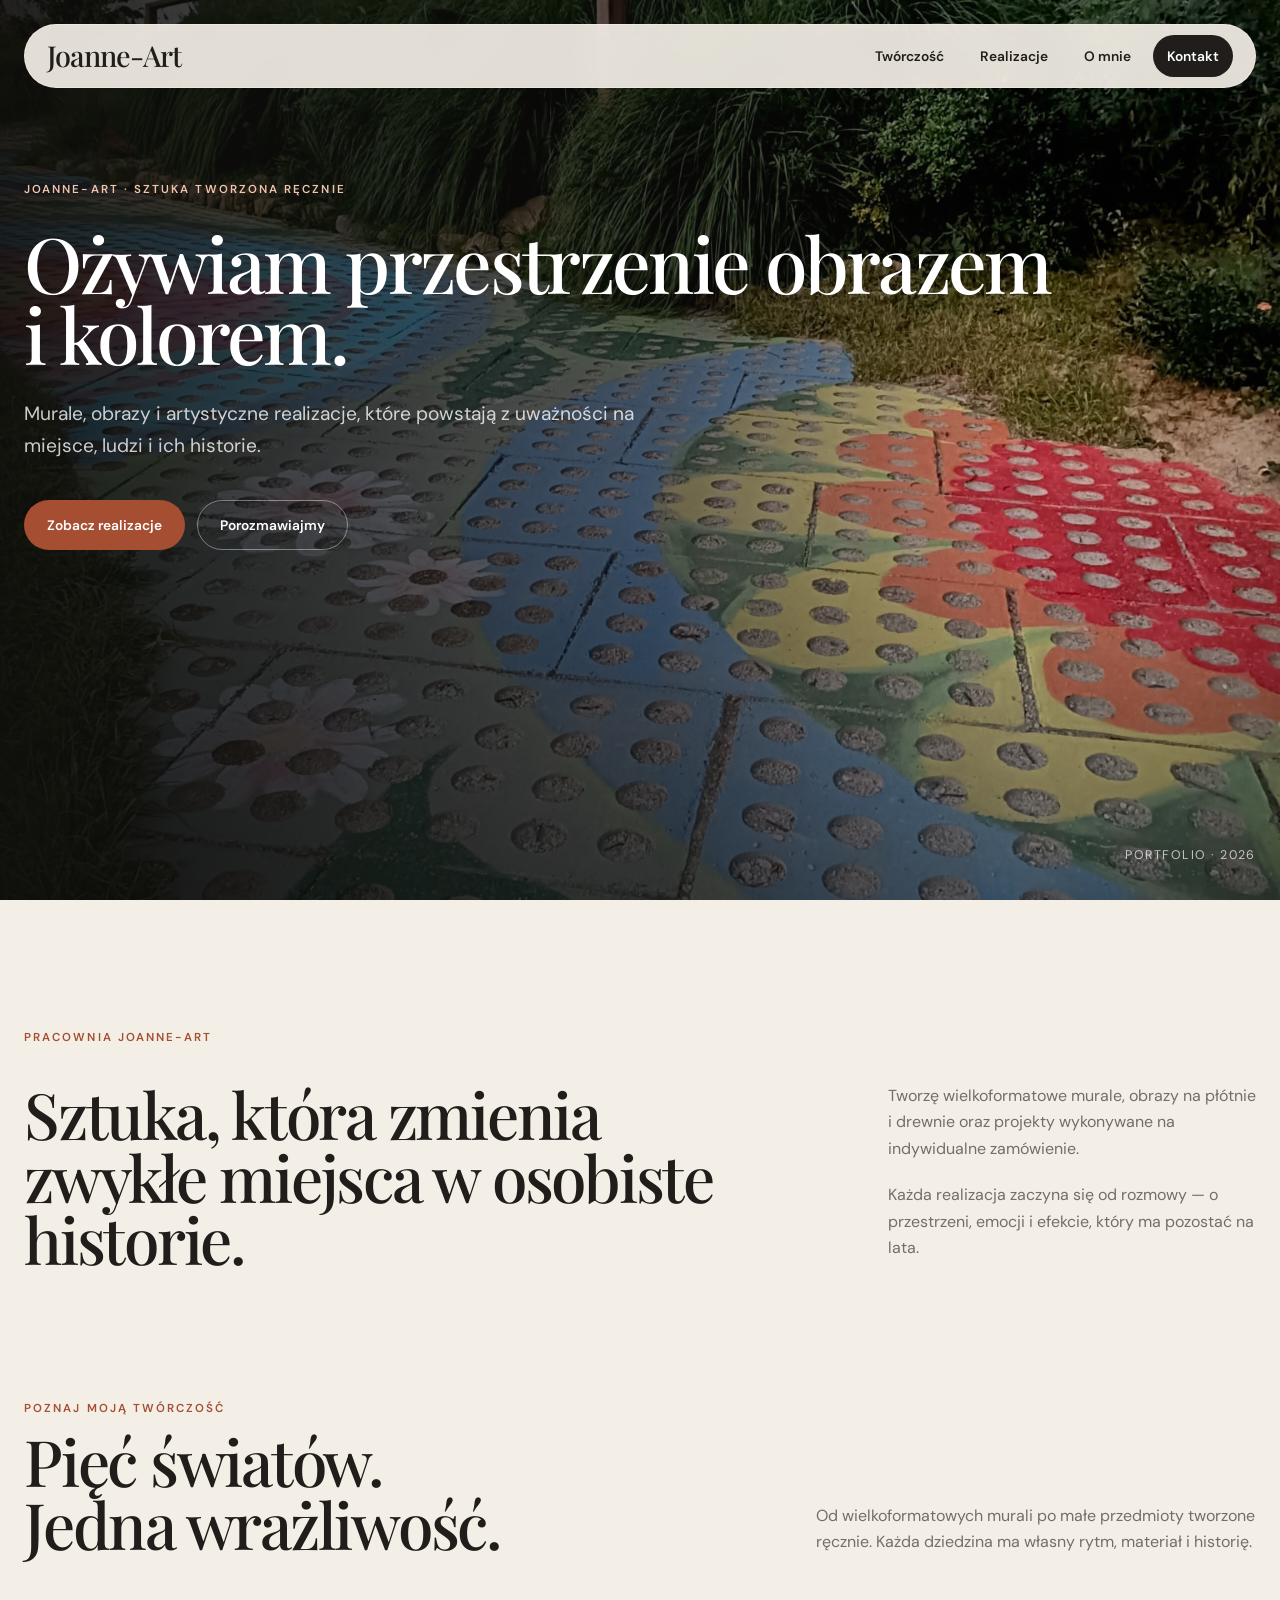
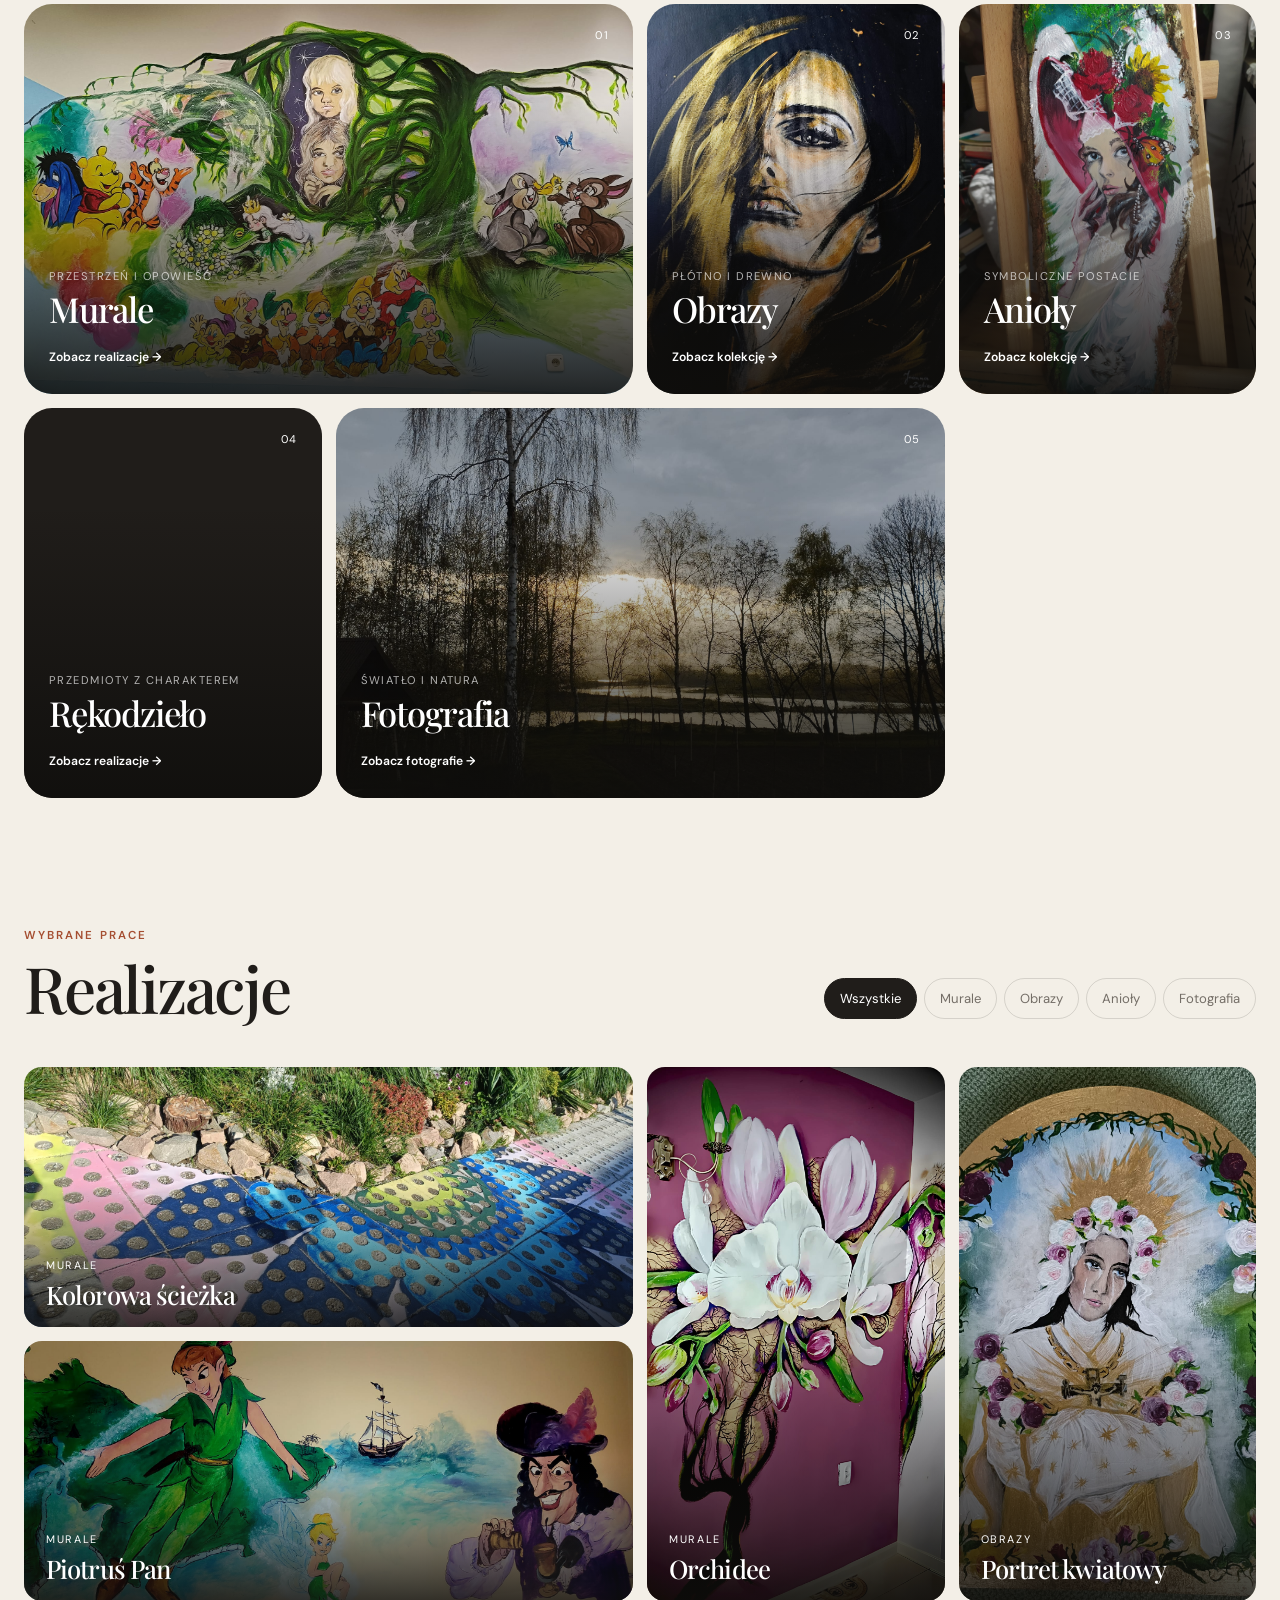
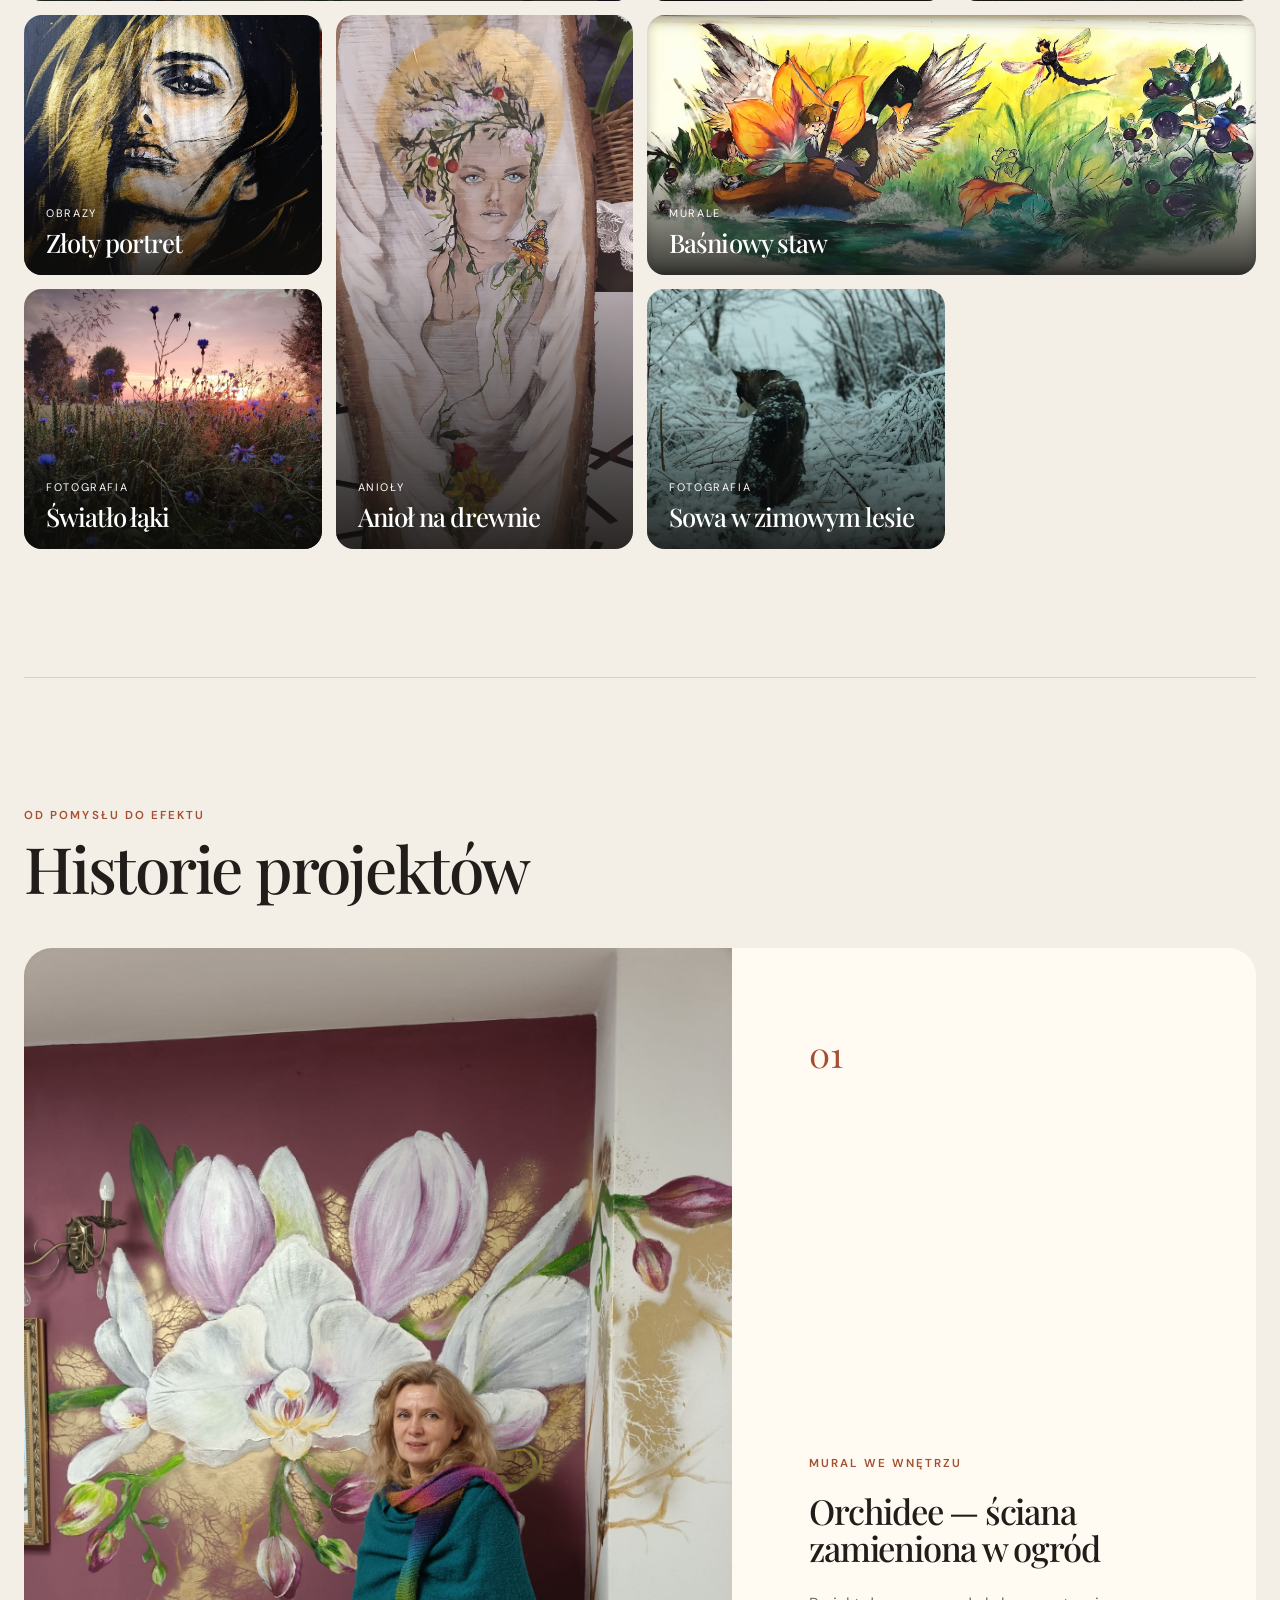
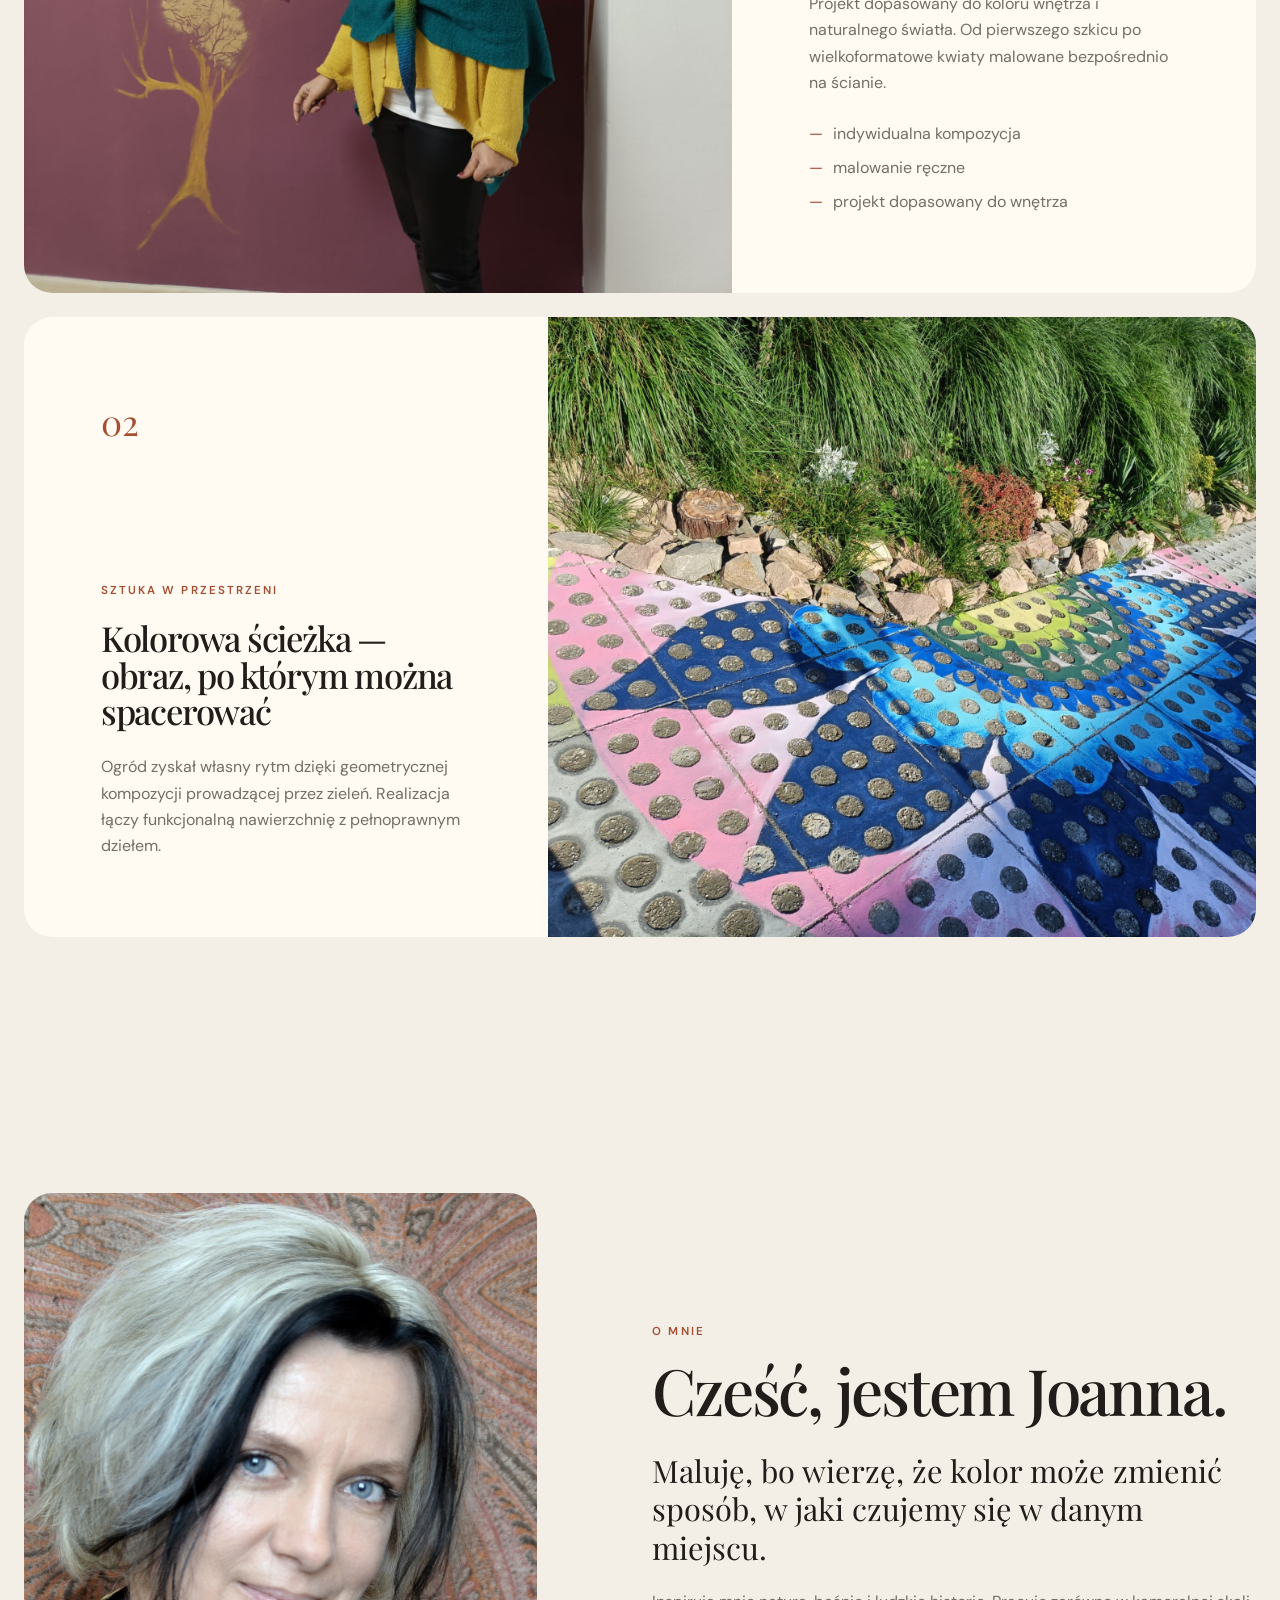
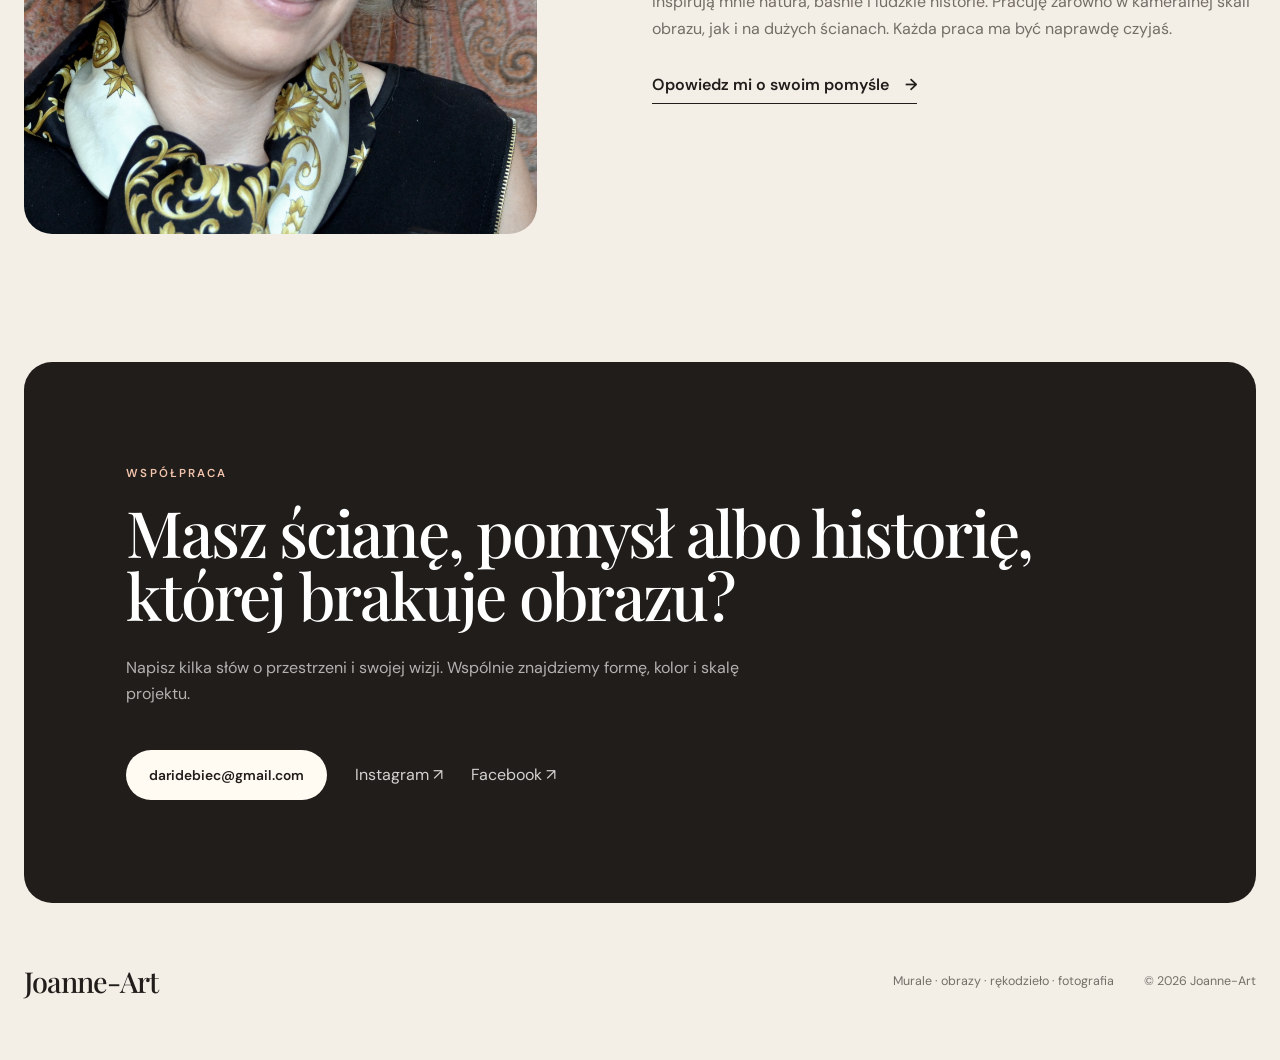
==== index.html @ 4229115e "redirects i 404" ====
<!doctype html>
<html lang="pl">
<head>
  <meta charset="utf-8">
  <meta name="viewport" content="width=device-width, initial-scale=1">
  <meta name="description" content="Portfolio Joanne-Art: autorskie murale do wnętrz i ogrodów, obrazy na płótnie i drewnie, rękodzieło, anioły oraz fotografia artystyczna.">
  <meta name="author" content="Joanna — Joanne-Art">
  <meta name="robots" content="index, follow, max-image-preview:large">
  <meta name="theme-color" content="#f3efe7">
  <meta name="color-scheme" content="light">
  <meta name="application-name" content="Joanne-Art">
  <meta property="og:type" content="website">
  <meta property="og:locale" content="pl_PL">
  <meta property="og:site_name" content="Joanne-Art">
  <meta property="og:url" content="https://joanne-art.pl/">
  <meta property="og:title" content="Joanne-Art — sztuka, która ożywia przestrzeń">
  <meta property="og:description" content="Autorskie murale, obrazy, anioły, rękodzieło i fotografia Joanny.">
  <meta property="og:image" content="https://joanne-art.pl/assets/brand/social-preview.jpg">
  <meta property="og:image:width" content="1200">
  <meta property="og:image:height" content="630">
  <meta property="og:image:alt" content="Baśniowy mural autorstwa Joanne-Art">
  <meta name="twitter:card" content="summary_large_image">
  <meta name="twitter:title" content="Joanne-Art — sztuka, która ożywia przestrzeń">
  <meta name="twitter:description" content="Autorskie murale, obrazy, anioły, rękodzieło i fotografia Joanny.">
  <meta name="twitter:image" content="https://joanne-art.pl/assets/brand/social-preview.jpg">
  <title>Joanne-Art — sztuka, która ożywia przestrzeń</title>
  <link rel="canonical" href="https://joanne-art.pl/">
  <link rel="icon" href="favicon.ico" sizes="16x16 32x32">
  <link rel="apple-touch-icon" sizes="180x180" href="assets/brand/apple-touch-icon.png">
  <link rel="manifest" href="site.webmanifest">
  <link rel="preload" as="image" href="assets/hero-sciezka.jpg" fetchpriority="high">
  <link rel="preconnect" href="https://fonts.googleapis.com">
  <link rel="preconnect" href="https://fonts.gstatic.com" crossorigin>
  <link href="https://fonts.googleapis.com/css2?family=DM+Sans:wght@400;500;600&family=Playfair+Display:wght@500;600&display=swap" rel="stylesheet">
  <link rel="stylesheet" href="style.css">
  <script type="application/ld+json">
  {
    "@context": "https://schema.org",
    "@type": "Person",
    "@id": "https://joanne-art.pl/#joanna",
    "name": "Joanna",
    "alternateName": "Joanne-Art",
    "jobTitle": "Artystka i muralistka",
    "url": "https://joanne-art.pl/",
    "image": "https://joanne-art.pl/assets/joanna.jpg",
    "email": "mailto:daridebiec@gmail.com",
    "sameAs": [
      "https://www.instagram.com/joannart_heart",
      "https://www.facebook.com/profile.php?id=100001669239038"
    ],
    "knowsAbout": ["murale", "malarstwo", "rękodzieło", "fotografia", "obrazy na drewnie"]
  }
  </script>
</head>
<body>
  <header class="site-header">
    <a class="brand" href="#start" aria-label="Joanne-Art — strona główna">Joanne-Art</a>
    <nav class="nav" id="main-nav" aria-label="Główna nawigacja">
      <a href="#tworczosc"><span>01</span>Twórczość</a>
      <a href="#realizacje"><span>02</span>Realizacje</a>
      <a href="#o-mnie"><span>03</span>O mnie</a>
      <a class="nav-contact" href="#kontakt"><span>04</span>Kontakt</a>
    </nav>
    <button class="menu-button" type="button" aria-label="Otwórz menu" aria-controls="main-nav" aria-expanded="false">
      <span></span><span></span><span></span>
    </button>
  </header>

  <main>
    <section class="hero" id="start">
      <img src="assets/hero-sciezka.jpg" alt="Kolorowo malowana ścieżka w ogrodzie" fetchpriority="high" decoding="async">
      <div class="hero-shade"></div>
      <div class="hero-copy">
        <p class="eyebrow light">Joanne-Art · sztuka tworzona ręcznie</p>
        <h1>Ożywiam przestrzenie obrazem i kolorem.</h1>
        <p class="hero-lead">Murale, obrazy i artystyczne realizacje, które powstają z uważności na miejsce, ludzi i ich historie.</p>
        <div class="hero-actions">
          <a class="button primary" href="#realizacje">Zobacz realizacje</a>
          <a class="button ghost" href="#kontakt">Porozmawiajmy</a>
        </div>
      </div>
      <p class="hero-index">Portfolio · 2026</p>
    </section>

    <section class="intro section-shell">
      <p class="eyebrow">Pracownia Joanne-Art</p>
      <div class="intro-grid">
        <h2>Sztuka, która zmienia zwykłe miejsca w osobiste historie.</h2>
        <div>
          <p>Tworzę wielkoformatowe murale, obrazy na płótnie i drewnie oraz projekty wykonywane na indywidualne zamówienie.</p>
          <p>Każda realizacja zaczyna się od rozmowy — o przestrzeni, emocji i efekcie, który ma pozostać na lata.</p>
        </div>
      </div>
    </section>

    <section class="disciplines section-shell" id="tworczosc">
      <div class="section-head">
        <div><p class="eyebrow">Poznaj moją twórczość</p><h2>Pięć światów.<br>Jedna wrażliwość.</h2></div>
        <p class="section-intro">Od wielkoformatowych murali po małe przedmioty tworzone ręcznie. Każda dziedzina ma własny rytm, materiał i historię.</p>
      </div>
      <div class="discipline-grid">
        <a class="discipline-card large" href="murale.html"><img src="assets/murale/bajkowy-las-panorama.jpg" alt="Baśniowy mural leśny" loading="lazy" decoding="async"><span class="discipline-number">01</span><div><p>Przestrzeń i opowieść</p><h3>Murale</h3><span>Zobacz realizacje →</span></div></a>
        <a class="discipline-card" href="obrazy.html"><img src="assets/obrazy/zloty-portret.jpg" alt="Złoty portret" loading="lazy" decoding="async"><span class="discipline-number">02</span><div><p>Płótno i drewno</p><h3>Obrazy</h3><span>Zobacz kolekcję →</span></div></a>
        <a class="discipline-card" href="anioly.html"><img src="assets/anioly/aniol-kolorowy.jpg" alt="Kolorowy anioł" loading="lazy" decoding="async"><span class="discipline-number">03</span><div><p>Symboliczne postacie</p><h3>Anioły</h3><span>Zobacz kolekcję →</span></div></a>
        <a class="discipline-card" href="rekodzielo.html"><video src="assets/rekodzielo/kubek-smok.mp4" muted autoplay loop playsinline preload="metadata" aria-label="Ręcznie wykonany kubek ze smokiem"></video><span class="discipline-number">04</span><div><p>Przedmioty z charakterem</p><h3>Rękodzieło</h3><span>Zobacz realizacje →</span></div></a>
        <a class="discipline-card large" href="fotografia.html"><img src="assets/fotografia/zimowy-zachod.jpg" alt="Zimowy zachód słońca" loading="lazy" decoding="async"><span class="discipline-number">05</span><div><p>Światło i natura</p><h3>Fotografia</h3><span>Zobacz fotografie →</span></div></a>
      </div>
    </section>

    <section class="portfolio section-shell" id="realizacje">
      <div class="section-head">
        <div><p class="eyebrow">Wybrane prace</p><h2>Realizacje</h2></div>
        <div class="filters" aria-label="Filtry realizacji">
          <button class="active" data-filter="all">Wszystkie</button>
          <button data-filter="murale">Murale</button>
          <button data-filter="obrazy">Obrazy</button>
          <button data-filter="anioly">Anioły</button>
          <button data-filter="fotografia">Fotografia</button>
        </div>
      </div>
      <div class="works-grid">
        <a class="work-card wide" href="assets/sciezka-detal.jpg" data-category="murale" data-title="Kolorowa ścieżka"><img src="assets/sciezka-detal.jpg" alt="Detal kolorowej ścieżki" loading="lazy"><div class="work-meta"><span>Murale</span><h3>Kolorowa ścieżka</h3></div></a>
        <a class="work-card tall" href="assets/orchidee.jpg" data-category="murale" data-title="Orchidee"><img src="assets/orchidee.jpg" alt="Mural z białymi orchideami" loading="lazy"><div class="work-meta"><span>Murale</span><h3>Orchidee</h3></div></a>
        <a class="work-card wide" href="assets/piotr-pan.jpg" data-category="murale" data-title="Piotruś Pan"><img src="assets/piotr-pan.jpg" alt="Mural Piotruś Pan" loading="lazy"><div class="work-meta"><span>Murale</span><h3>Piotruś Pan</h3></div></a>
        <a class="work-card tall" href="assets/portret-drewno.jpg" data-category="obrazy" data-title="Portret kwiatowy"><img src="assets/portret-drewno.jpg" alt="Portret kwiatowy na drewnie" loading="lazy"><div class="work-meta"><span>Obrazy</span><h3>Portret kwiatowy</h3></div></a>
        <a class="work-card" href="assets/zloty-portret.jpg" data-category="obrazy" data-title="Złoty portret"><img src="assets/zloty-portret.jpg" alt="Portret ze złotymi akcentami" loading="lazy"><div class="work-meta"><span>Obrazy</span><h3>Złoty portret</h3></div></a>
        <a class="work-card tall" href="assets/aniol-kwiaty.jpg" data-category="anioly" data-title="Anioł na drewnie"><img src="assets/aniol-kwiaty.jpg" alt="Anioł malowany na drewnie" loading="lazy"><div class="work-meta"><span>Anioły</span><h3>Anioł na drewnie</h3></div></a>
        <a class="work-card wide" href="assets/lesny-staw.jpg" data-category="murale" data-title="Baśniowy staw"><img src="assets/lesny-staw.jpg" alt="Baśniowy mural leśnego stawu" loading="lazy"><div class="work-meta"><span>Murale</span><h3>Baśniowy staw</h3></div></a>
        <a class="work-card" href="assets/fotografia-laka.jpg" data-category="fotografia" data-title="Światło łąki"><img src="assets/fotografia-laka.jpg" alt="Łąka w świetle zachodzącego słońca" loading="lazy"><div class="work-meta"><span>Fotografia</span><h3>Światło łąki</h3></div></a>
        <a class="work-card" href="assets/fotografia-sowa.jpg" data-category="fotografia" data-title="Sowa w zimowym lesie"><img src="assets/fotografia-sowa.jpg" alt="Sowa w zimowym lesie" loading="lazy"><div class="work-meta"><span>Fotografia</span><h3>Sowa w zimowym lesie</h3></div></a>
      </div>
    </section>

    <section class="featured section-shell" id="projekty">
      <div class="section-head compact"><div><p class="eyebrow">Od pomysłu do efektu</p><h2>Historie projektów</h2></div></div>
      <article class="project-story">
        <div class="project-image"><img src="assets/orchidee-artystka.jpg" alt="Joanna podczas pracy nad muralem orchidei" loading="lazy"></div>
        <div class="project-copy"><p class="project-number">01</p><p class="eyebrow">Mural we wnętrzu</p><h3>Orchidee — ściana zamieniona w ogród</h3><p>Projekt dopasowany do koloru wnętrza i naturalnego światła. Od pierwszego szkicu po wielkoformatowe kwiaty malowane bezpośrednio na ścianie.</p><ul><li>indywidualna kompozycja</li><li>malowanie ręczne</li><li>projekt dopasowany do wnętrza</li></ul></div>
      </article>
      <article class="project-story reverse">
        <div class="project-image"><img src="assets/sciezka-detal.jpg" alt="Detal ręcznie malowanej ścieżki ogrodowej" loading="lazy"></div>
        <div class="project-copy"><p class="project-number">02</p><p class="eyebrow">Sztuka w przestrzeni</p><h3>Kolorowa ścieżka — obraz, po którym można spacerować</h3><p>Ogród zyskał własny rytm dzięki geometrycznej kompozycji prowadzącej przez zieleń. Realizacja łączy funkcjonalną nawierzchnię z pełnoprawnym dziełem.</p></div>
      </article>
    </section>

    <section class="about section-shell" id="o-mnie">
      <div class="about-image"><img src="assets/joanna.jpg" alt="Joanna — artystka Joanne-Art" loading="lazy"></div>
      <div class="about-copy"><p class="eyebrow">O mnie</p><h2>Cześć, jestem Joanna.</h2><p class="about-lead">Maluję, bo wierzę, że kolor może zmienić sposób, w jaki czujemy się w danym miejscu.</p><p>Inspirują mnie natura, baśnie i ludzkie historie. Pracuję zarówno w kameralnej skali obrazu, jak i na dużych ścianach. Każda praca ma być naprawdę czyjaś.</p><a class="text-link" href="#kontakt">Opowiedz mi o swoim pomyśle <span>→</span></a></div>
    </section>

    <section class="contact section-shell" id="kontakt">
      <p class="eyebrow light">Współpraca</p><h2>Masz ścianę, pomysł albo historię, której brakuje obrazu?</h2><p>Napisz kilka słów o przestrzeni i swojej wizji. Wspólnie znajdziemy formę, kolor i skalę projektu.</p>
      <div class="contact-links"><a class="button pale" href="mailto:daridebiec@gmail.com">daridebiec@gmail.com</a><a href="https://www.instagram.com/joannart_heart" target="_blank" rel="noreferrer">Instagram ↗</a><a href="https://www.facebook.com/profile.php?id=100001669239038" target="_blank" rel="noreferrer">Facebook ↗</a></div>
    </section>
  </main>

  <footer class="footer section-shell"><a class="brand" href="#start">Joanne-Art</a><p>Murale · obrazy · rękodzieło · fotografia</p><p>© 2026 Joanne-Art</p></footer>

  <div class="lightbox" role="dialog" aria-modal="true" aria-label="Podgląd realizacji" aria-hidden="true"><button class="lightbox-close" type="button" aria-label="Zamknij podgląd">×</button><button class="lightbox-arrow prev" type="button" aria-label="Poprzednie zdjęcie">‹</button><img alt=""><button class="lightbox-arrow next" type="button" aria-label="Następne zdjęcie">›</button><p class="lightbox-caption"></p></div>
  <script src="script.js"></script>
</body>
</html>
---- style.css ----
@layer reset, base, layout, components, responsive;

@layer reset {
  *, *::before, *::after { box-sizing: border-box; }
  html { scroll-behavior: smooth; }
  body, h1, h2, h3, p, ul { margin: 0; }
  img { display: block; max-width: 100%; }
  a { color: inherit; text-decoration: none; }
  button { border: 0; font: inherit; cursor: pointer; }
}

@layer base {
  :root {
    --ink: #201d1a;
    --paper: #f3efe7;
    --cream: #fffaf2;
    --clay: #a54e31;
    --clay-dark: #71301d;
    --sage: #556354;
    --muted: #746e67;
    --line: rgba(32, 29, 26, .14);
    --serif: "Playfair Display", Georgia, serif;
    --sans: "DM Sans", system-ui, sans-serif;
    --max: 1320px;
    --radius: 28px;
    --section: clamp(88px, 10vw, 150px);
  }
  body { overflow-x: hidden; background: var(--paper); color: var(--ink); font-family: var(--sans); line-height: 1.65; }
  body.menu-open, body.modal-open { overflow: hidden; }
  h1, h2, h3, .brand { font-family: var(--serif); font-weight: 500; letter-spacing: -.035em; }
  h1 { max-width: min(1250px, 82vw); font-size: clamp(4rem, 6vw, 7rem); line-height: .92; }
  h2 { font-size: clamp(2.8rem, 5vw, 5.4rem); line-height: .98; }
  h3 { font-size: clamp(1.7rem, 2.7vw, 3rem); line-height: 1.05; }
  p { color: var(--muted); }
  .eyebrow { color: var(--clay); font-size: .72rem; font-weight: 600; letter-spacing: .18em; text-transform: uppercase; }
  .eyebrow.light { color: #f3c4ad; }
  :focus-visible { outline: 3px solid rgba(165, 78, 49, .38); outline-offset: 4px; }
}

@layer layout {
  .section-shell, .site-header { width: min(calc(100% - 48px), var(--max)); margin-inline: auto; }
  .site-header { position: absolute; inset: 24px 0 auto; z-index: 20; display: flex; min-height: 64px; padding: 0 22px; align-items: center; justify-content: space-between; border: 1px solid rgba(255,255,255,.3); border-radius: 999px; background: rgba(255,250,242,.88); backdrop-filter: blur(16px); }
  .brand { font-size: 1.8rem; }
  .nav { display: flex; align-items: center; gap: 8px; }
  .nav a { padding: 10px 14px; border-radius: 999px; font-size: .86rem; font-weight: 600; }
  .nav a > span { display: none; }
  .nav a:hover { background: rgba(32,29,26,.06); }
  .nav-contact { background: var(--ink); color: white; }
  .menu-button { position: relative; z-index: 44; display: none; width: 46px; height: 46px; padding: 0; border-radius: 50%; background: var(--ink); color: white; }
  .menu-button span { position: absolute; left: 13px; width: 20px; height: 1.5px; border-radius: 2px; background: currentColor; transition: transform .35s cubic-bezier(.2,.8,.2,1), opacity .2s; }
  .menu-button span:nth-child(1) { transform: translateY(-6px); }
  .menu-button span:nth-child(3) { transform: translateY(6px); }

  .hero { position: relative; min-height: 100svh; overflow: hidden; background: var(--ink); }
  .hero > img, .hero-shade { position: absolute; inset: 0; width: 100%; height: 100%; }
  .hero > img { object-fit: cover; }
  .hero-shade { background: linear-gradient(90deg, rgba(15,14,12,.9) 0%, rgba(15,14,12,.54) 52%, rgba(15,14,12,.1) 80%), linear-gradient(0deg, rgba(15,14,12,.45), transparent 45%); }
  .hero-copy { position: relative; z-index: 2; width: min(calc(100% - 48px), var(--max)); margin-inline: auto; padding-top: clamp(165px, 20vh, 220px); color: white; }
  .hero-copy .eyebrow { margin-bottom: 28px; }
  .hero-lead { max-width: 610px; margin-top: 30px; color: rgba(255,255,255,.78); font-size: clamp(1rem, 1.5vw, 1.25rem); }
  .hero-actions { display: flex; margin-top: 38px; gap: 12px; }
  .hero-index { position: absolute; right: max(24px, calc((100vw - var(--max)) / 2)); bottom: 34px; z-index: 2; color: rgba(255,255,255,.7); font-size: .78rem; letter-spacing: .12em; text-transform: uppercase; }

  .intro { padding-block: var(--section); }
  .intro > .eyebrow { margin-bottom: 36px; }
  .intro-grid { display: grid; grid-template-columns: 1.3fr .65fr; gap: clamp(50px, 10vw, 150px); align-items: start; }
  .intro-grid p + p { margin-top: 20px; }

  .portfolio { padding-bottom: var(--section); }
  .disciplines { padding-bottom: var(--section); }
  .section-intro { max-width: 440px; }
  .discipline-grid { display: grid; grid-auto-rows: 390px; grid-template-columns: repeat(4, 1fr); gap: 14px; }
  .discipline-card { position: relative; overflow: hidden; border-radius: var(--radius); background: var(--ink); color: white; }
  .discipline-card.large { grid-column: span 2; }
  .discipline-card img, .discipline-card video { width: 100%; height: 100%; object-fit: cover; transition: transform .6s cubic-bezier(.2,.7,.2,1), opacity .4s; }
  .discipline-card::after { position: absolute; inset: 25% 0 0; background: linear-gradient(transparent, rgba(15,14,12,.88)); content: ""; }
  .discipline-card:hover img, .discipline-card:hover video { transform: scale(1.035); opacity: .88; }
  .discipline-card > div { position: absolute; right: 25px; bottom: 24px; left: 25px; z-index: 2; }
  .discipline-card > div > p { color: rgba(255,255,255,.68); font-size: .7rem; letter-spacing: .13em; text-transform: uppercase; }
  .discipline-card > div > h3 { margin: 5px 0 16px; }
  .discipline-card > div > span { font-size: .76rem; font-weight: 600; }
  .discipline-number { position: absolute; top: 22px; right: 24px; z-index: 2; font-size: .7rem; letter-spacing: .12em; }
  .section-head { display: flex; margin-bottom: 48px; align-items: flex-end; justify-content: space-between; gap: 30px; }
  .section-head .eyebrow { margin-bottom: 12px; }
  .filters { display: flex; flex-wrap: wrap; justify-content: flex-end; gap: 7px; }
  .filters button { padding: 9px 15px; border: 1px solid var(--line); border-radius: 999px; background: transparent; color: var(--muted); font-size: .82rem; }
  .filters button.active { border-color: var(--ink); background: var(--ink); color: white; }
  .works-grid { display: grid; grid-auto-flow: dense; grid-auto-rows: 260px; grid-template-columns: repeat(4, 1fr); gap: 14px; }

  .featured { padding-block: var(--section); border-top: 1px solid var(--line); }
  .section-head.compact { justify-content: flex-start; }
  .project-story { display: grid; min-height: 620px; margin-top: 24px; overflow: hidden; grid-template-columns: 1.15fr .85fr; border-radius: var(--radius); background: var(--cream); }
  .project-story.reverse { grid-template-columns: .85fr 1.15fr; }
  .project-story.reverse .project-image { order: 2; }
  .project-image img { width: 100%; height: 100%; object-fit: cover; }
  .project-copy { display: flex; padding: clamp(36px, 6vw, 86px); flex-direction: column; justify-content: center; }
  .project-number { margin-bottom: auto; color: var(--clay); font-family: var(--serif); font-size: 2.2rem; }
  .project-copy .eyebrow { margin-bottom: 20px; }
  .project-copy h3 { margin-bottom: 25px; }
  .project-copy ul { display: grid; margin-top: 24px; padding: 0; gap: 8px; color: var(--muted); list-style: none; }
  .project-copy li::before { margin-right: 10px; color: var(--clay); content: "—"; }

  .about { display: grid; padding-block: var(--section); grid-template-columns: .85fr 1fr; gap: clamp(50px, 9vw, 140px); align-items: center; }
  .about-image { overflow: hidden; border-radius: var(--radius); }
  .about-image img { width: 100%; aspect-ratio: 4 / 5; object-fit: cover; }
  .about-copy .eyebrow { margin-bottom: 18px; }
  .about-copy h2 { margin-bottom: 30px; }
  .about-lead { margin-bottom: 22px; color: var(--ink); font-family: var(--serif); font-size: clamp(1.5rem, 2.4vw, 2.3rem); line-height: 1.25; }
  .text-link { display: inline-flex; margin-top: 30px; padding-bottom: 5px; gap: 16px; border-bottom: 1px solid var(--ink); font-weight: 600; }

  .contact { padding: clamp(48px, 8vw, 110px); border-radius: var(--radius); background: var(--ink); color: white; }
  .contact h2 { max-width: 1020px; margin-top: 18px; }
  .contact > p:not(.eyebrow) { max-width: 650px; margin-top: 28px; color: rgba(255,255,255,.66); }
  .contact-links { display: flex; margin-top: 42px; align-items: center; gap: 28px; }
  .contact-links > a:not(.button) { color: rgba(255,255,255,.8); }
  .footer { display: grid; padding-block: 55px; grid-template-columns: 1fr auto auto; align-items: center; gap: 30px; }
  .footer p { font-size: .78rem; }

  .category-page { background: var(--cream); }
  .category-header { position: absolute; }
  .category-hero { padding-top: 170px; }
  .back-link { display: inline-block; margin-bottom: 72px; color: var(--muted); font-size: .8rem; font-weight: 600; }
  .category-hero h1 { margin-top: 15px; color: var(--ink); }
  .category-hero > p:not(.eyebrow) { max-width: 720px; margin-top: 30px; color: var(--muted); font-size: 1.1rem; }
  .category-switcher { display: flex; margin-top: 58px; padding-block: 16px; flex-wrap: wrap; gap: 8px; border-block: 1px solid var(--line); }
  .category-switcher a { padding: 9px 15px; border-radius: 999px; color: var(--muted); font-size: .8rem; font-weight: 600; }
  .category-switcher a[aria-current="page"] { background: var(--ink); color: white; }
  .category-gallery { padding-block: 55px var(--section); }
  .category-count { margin-bottom: 26px; color: var(--muted); font-size: .75rem; letter-spacing: .1em; text-transform: uppercase; }
  .category-grid { display: grid; grid-auto-flow: dense; grid-auto-rows: 330px; grid-template-columns: repeat(3, 1fr); gap: 14px; }
  .category-card { position: relative; overflow: hidden; border-radius: 20px; background: var(--paper); }
  .category-card.featured-card { grid-column: span 2; }
  .category-card img { width: 100%; height: 100%; object-fit: cover; transition: transform .5s; }
  .category-card::after { position: absolute; inset: 45% 0 0; background: linear-gradient(transparent, rgba(15,14,12,.82)); content: ""; }
  .category-card:hover img { transform: scale(1.035); }
  .category-card > div { position: absolute; right: 22px; bottom: 20px; left: 22px; z-index: 2; color: white; }
  .category-card span, .video-card > p { color: rgba(255,255,255,.74); font-size: .67rem; letter-spacing: .14em; text-transform: uppercase; }
  .category-card h2, .video-card h2 { margin-top: 4px; font-size: clamp(1.45rem, 2.4vw, 2.5rem); }
  .video-grid { grid-auto-rows: auto; }
  .video-card { padding: 12px 12px 24px; border-radius: 20px; background: var(--ink); color: white; }
  .video-card video { width: 100%; aspect-ratio: 9 / 12; border-radius: 13px; background: #0f0e0c; object-fit: cover; }
  .video-card > p { margin: 18px 10px 0; }
  .video-card h2 { margin-inline: 10px; }
  .category-contact { margin-bottom: var(--section); }

  .error-page { min-height: 100svh; background: var(--ink); }
  .error-shell { position: relative; display: grid; min-height: 100svh; overflow: hidden; place-items: center; color: white; }
  .error-shell > img, .error-shade { position: absolute; inset: 0; width: 100%; height: 100%; }
  .error-shell > img { object-fit: cover; }
  .error-shade { background: linear-gradient(90deg, rgba(15,14,12,.94), rgba(15,14,12,.65) 60%, rgba(15,14,12,.35)); }
  .error-content { position: relative; z-index: 2; width: min(calc(100% - 48px), 1050px); padding-block: 70px; }
  .error-brand { display: inline-block; margin-bottom: clamp(70px, 12vh, 130px); }
  .error-code { position: absolute; top: 55px; right: 0; color: rgba(255,255,255,.55); font-family: var(--serif); font-size: clamp(3rem, 8vw, 7rem); line-height: 1; }
  .error-content h1 { max-width: 900px; margin-top: 18px; font-size: clamp(3.4rem, 7vw, 7rem); }
  .error-content > p:not(.eyebrow, .error-code) { max-width: 610px; margin-top: 28px; color: rgba(255,255,255,.7); font-size: 1.05rem; }
  .error-links { display: flex; margin-top: 38px; flex-wrap: wrap; gap: 10px; }
}

@layer components {
  .button { display: inline-flex; min-height: 50px; padding: 13px 22px; align-items: center; justify-content: center; border: 1px solid transparent; border-radius: 999px; font-size: .86rem; font-weight: 600; transition: .2s; }
  .button:hover { transform: translateY(-2px); }
  .button.primary { background: var(--clay); color: white; }
  .button.ghost { border-color: rgba(255,255,255,.4); color: white; }
  .button.pale { background: var(--cream); color: var(--ink); }

  .work-card { position: relative; overflow: hidden; border-radius: 18px; background: var(--soft); transition: opacity .25s, transform .25s; }
  .work-card.hidden { display: none; }
  .work-card.wide { grid-column: span 2; }
  .work-card.tall { grid-row: span 2; }
  .work-card img { width: 100%; height: 100%; object-fit: cover; transition: transform .5s cubic-bezier(.2,.7,.2,1); }
  .work-card::after { position: absolute; inset: 45% 0 0; background: linear-gradient(transparent, rgba(15,14,12,.82)); content: ""; }
  .work-card:hover img { transform: scale(1.035); }
  .work-meta { position: absolute; right: 22px; bottom: 19px; left: 22px; z-index: 2; color: white; }
  .work-meta span { font-size: .68rem; letter-spacing: .15em; text-transform: uppercase; }
  .work-meta h3 { margin-top: 4px; font-size: clamp(1.3rem, 2vw, 2rem); }

  .lightbox { position: fixed; inset: 0; z-index: 100; display: grid; padding: 70px 90px; place-items: center; background: rgba(15,14,12,.95); opacity: 0; visibility: hidden; pointer-events: none; transition: .2s; }
  .lightbox.open { opacity: 1; visibility: visible; pointer-events: auto; }
  .lightbox > img { max-width: 100%; max-height: calc(100vh - 140px); border-radius: 14px; object-fit: contain; }
  .lightbox-close, .lightbox-arrow { position: absolute; display: grid; width: 48px; height: 48px; place-items: center; border: 1px solid rgba(255,255,255,.25); border-radius: 50%; background: rgba(255,255,255,.08); color: white; font-size: 2rem; }
  .lightbox-close { top: 20px; right: 22px; }
  .lightbox-arrow { top: 50%; transform: translateY(-50%); }
  .lightbox-arrow.prev { left: 22px; }
  .lightbox-arrow.next { right: 22px; }
  .lightbox-caption { position: absolute; bottom: 20px; color: rgba(255,255,255,.8); }
}

@layer responsive {
  @media (max-width: 980px) {
    .discipline-grid { grid-auto-rows: 340px; grid-template-columns: repeat(2, 1fr); }
    .discipline-card.large { grid-column: span 1; }
    .category-grid { grid-template-columns: repeat(2, 1fr); }
    .works-grid { grid-template-columns: repeat(2, 1fr); }
    .project-story, .project-story.reverse { min-height: auto; grid-template-columns: 1fr; }
    .project-story.reverse .project-image { order: 0; }
    .project-image img { height: 520px; }
    .project-number { margin-bottom: 60px; }
  }
  @media (max-width: 720px) {
    :root { --radius: 22px; --section: 64px; }
    .section-shell, .site-header { width: calc(100% - 28px); }
    .site-header {
      inset-block-start: 14px;
      z-index: 42;
      min-height: 58px;
      padding: 0 6px 0 18px;
      background: rgba(255,250,242,.96);
      -webkit-backdrop-filter: none;
      backdrop-filter: none;
      transition: background .3s, border-color .3s;
    }
    body.menu-open .site-header { border-color: var(--line); background: var(--cream); }
    .brand { font-size: 1.55rem; }
    .menu-button { display: block; }
    .nav { position: fixed; inset: 8px; z-index: 40; display: flex; padding: 112px 22px 30px; flex-direction: column; align-items: stretch; justify-content: center; border: 1px solid var(--line); border-radius: 26px; background: var(--cream); box-shadow: 0 18px 70px rgba(20,17,14,.22); opacity: 0; visibility: hidden; transform: translateY(-18px) scale(.975); transform-origin: top center; transition: opacity .25s, visibility .25s, transform .38s cubic-bezier(.2,.8,.2,1); }
    .nav::after { margin-top: auto; padding-top: 28px; color: var(--muted); font-size: .68rem; letter-spacing: .16em; text-transform: uppercase; content: "Murale · obrazy · fotografia"; }
    .nav.open { opacity: 1; visibility: visible; transform: translateY(0) scale(1); }
    .nav a { display: grid; padding: 17px 4px; grid-template-columns: 42px 1fr; align-items: center; border-bottom: 1px solid var(--line); border-radius: 0; font-family: var(--serif); font-size: clamp(2rem, 10vw, 3.2rem); font-weight: 500; line-height: 1; opacity: 0; transform: translateY(12px); transition: color .2s, opacity .25s, transform .35s; }
    .nav.open a { opacity: 1; transform: translateY(0); }
    .nav.open a:nth-child(2) { transition-delay: .04s; }
    .nav.open a:nth-child(3) { transition-delay: .08s; }
    .nav.open a:nth-child(4) { transition-delay: .12s; }
    .nav a > span { display: block; color: var(--clay); font-family: var(--sans); font-size: .62rem; font-weight: 600; letter-spacing: .12em; }
    .nav a:hover { background: transparent; color: var(--clay); }
    .nav-contact { background: transparent; color: var(--ink); }
    .menu-button[aria-expanded="true"] span:nth-child(1) { transform: rotate(45deg); }
    .menu-button[aria-expanded="true"] span:nth-child(2) { opacity: 0; transform: scaleX(0); }
    .menu-button[aria-expanded="true"] span:nth-child(3) { transform: rotate(-45deg); }
    h1 { font-size: clamp(3.5rem, 15vw, 5rem); }
    h2 { font-size: clamp(2.55rem, 11vw, 3.7rem); }
    .hero { min-height: 700px; }
    .hero-shade { background: linear-gradient(0deg, rgba(15,14,12,.92), rgba(15,14,12,.08)); }
    .hero-copy { width: calc(100% - 44px); padding: 175px 0 86px; }
    .hero-lead { margin-top: 22px; }
    .hero-actions { flex-direction: column; }
    .hero-index { display: none; }
    .intro-grid { grid-template-columns: 1fr; gap: 36px; }
    .section-head { align-items: flex-start; flex-direction: column; }
    .discipline-grid { grid-auto-rows: auto; grid-template-columns: 1fr; gap: 14px; }
    .discipline-card, .discipline-card.large { grid-column: auto; }
    .discipline-card { height: 280px; min-height: 0; }
    .discipline-card:nth-child(1), .discipline-card:nth-child(5) { height: 320px; min-height: 0; }
    .discipline-card img, .discipline-card video { position: absolute; inset: 0; }
    .filters { justify-content: flex-start; }
    .works-grid { grid-auto-rows: auto; grid-template-columns: 1fr; gap: 12px; }
    .work-card, .work-card.wide, .work-card.tall { grid-column: auto; grid-row: auto; aspect-ratio: 4 / 3; }
    .project-image img { height: 325px; }
    .project-copy { padding: 30px 25px 36px; }
    .project-number { margin-bottom: 38px; }
    .about { grid-template-columns: 1fr; gap: 34px; }
    .about-image img { max-height: 410px; aspect-ratio: 4 / 4.5; object-position: center 28%; }
    .contact { padding: 45px 24px; }
    .contact-links { align-items: stretch; flex-direction: column; }
    .contact-links > a { text-align: center; }
    .footer { grid-template-columns: 1fr; text-align: center; }
    .category-hero { padding-top: 130px; }
    .back-link { margin-bottom: 48px; }
    .category-hero > p:not(.eyebrow) { margin-top: 22px; font-size: 1rem; }
    .category-switcher { margin-top: 38px; }
    .category-grid { grid-auto-rows: auto; grid-template-columns: 1fr; }
    .category-card, .category-card.featured-card { grid-column: auto; aspect-ratio: 4 / 3; }
    .video-grid { gap: 18px; }
    .video-card video { max-height: 560px; aspect-ratio: 4 / 5; }
    .error-content { width: calc(100% - 44px); padding-block: 30px 50px; }
    .error-brand { margin-bottom: 90px; }
    .error-code { top: 32px; }
    .error-content h1 { font-size: clamp(3.2rem, 14vw, 4.8rem); }
    .error-links { align-items: stretch; flex-direction: column; }
    .lightbox { padding: 70px 12px 90px; }
    .lightbox-arrow { top: auto; bottom: 18px; }
    .lightbox-caption { bottom: 31px; }
  }
  @media (max-width: 420px) {
    .hero { min-height: 660px; }
    .hero-copy { padding: 150px 0 72px; }
    .hero-copy .eyebrow { margin-bottom: 20px; }
    .hero-actions { margin-top: 28px; }
    .project-image img { height: 285px; }
    .about-image img { max-height: 370px; }
    .discipline-card { height: 260px; }
    .discipline-card:nth-child(1), .discipline-card:nth-child(5) { height: 300px; }
  }
  @media (prefers-reduced-motion: reduce) { *, *::before, *::after { scroll-behavior: auto !important; transition-duration: .01ms !important; } }
}
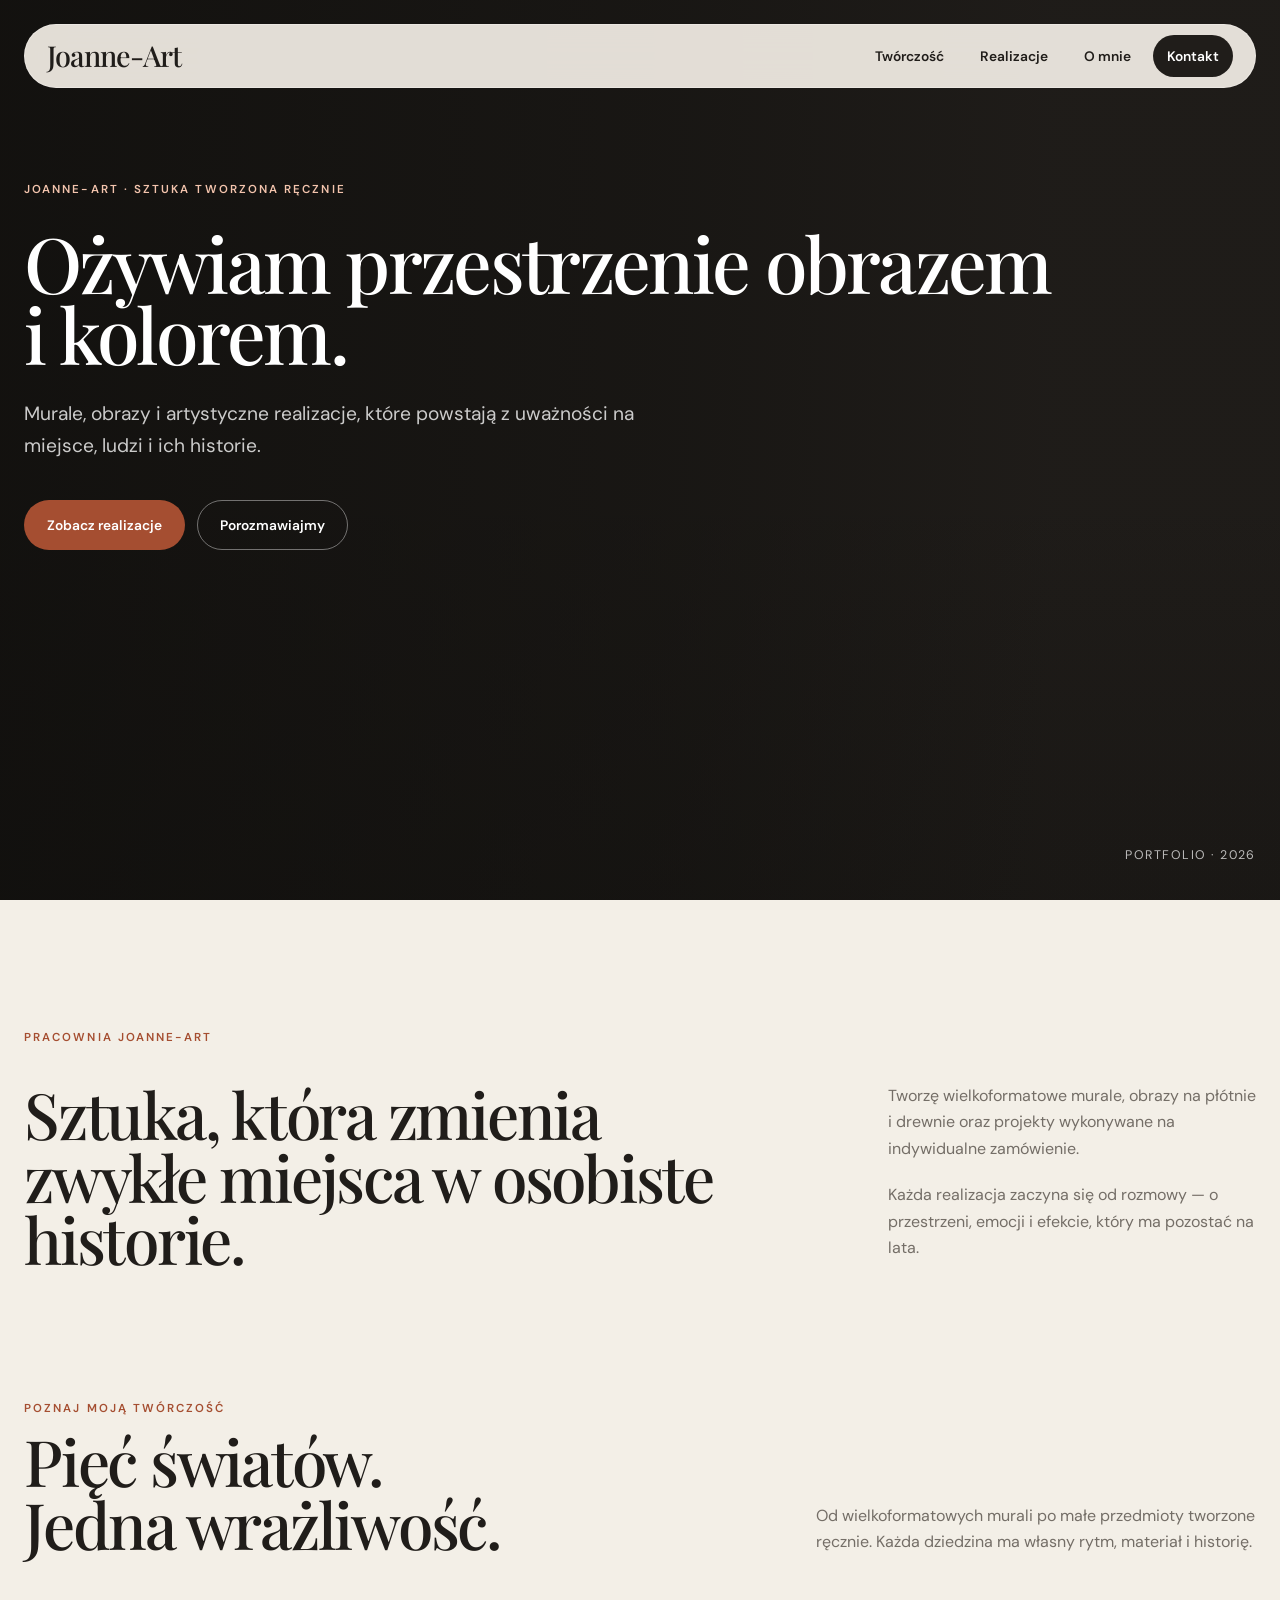
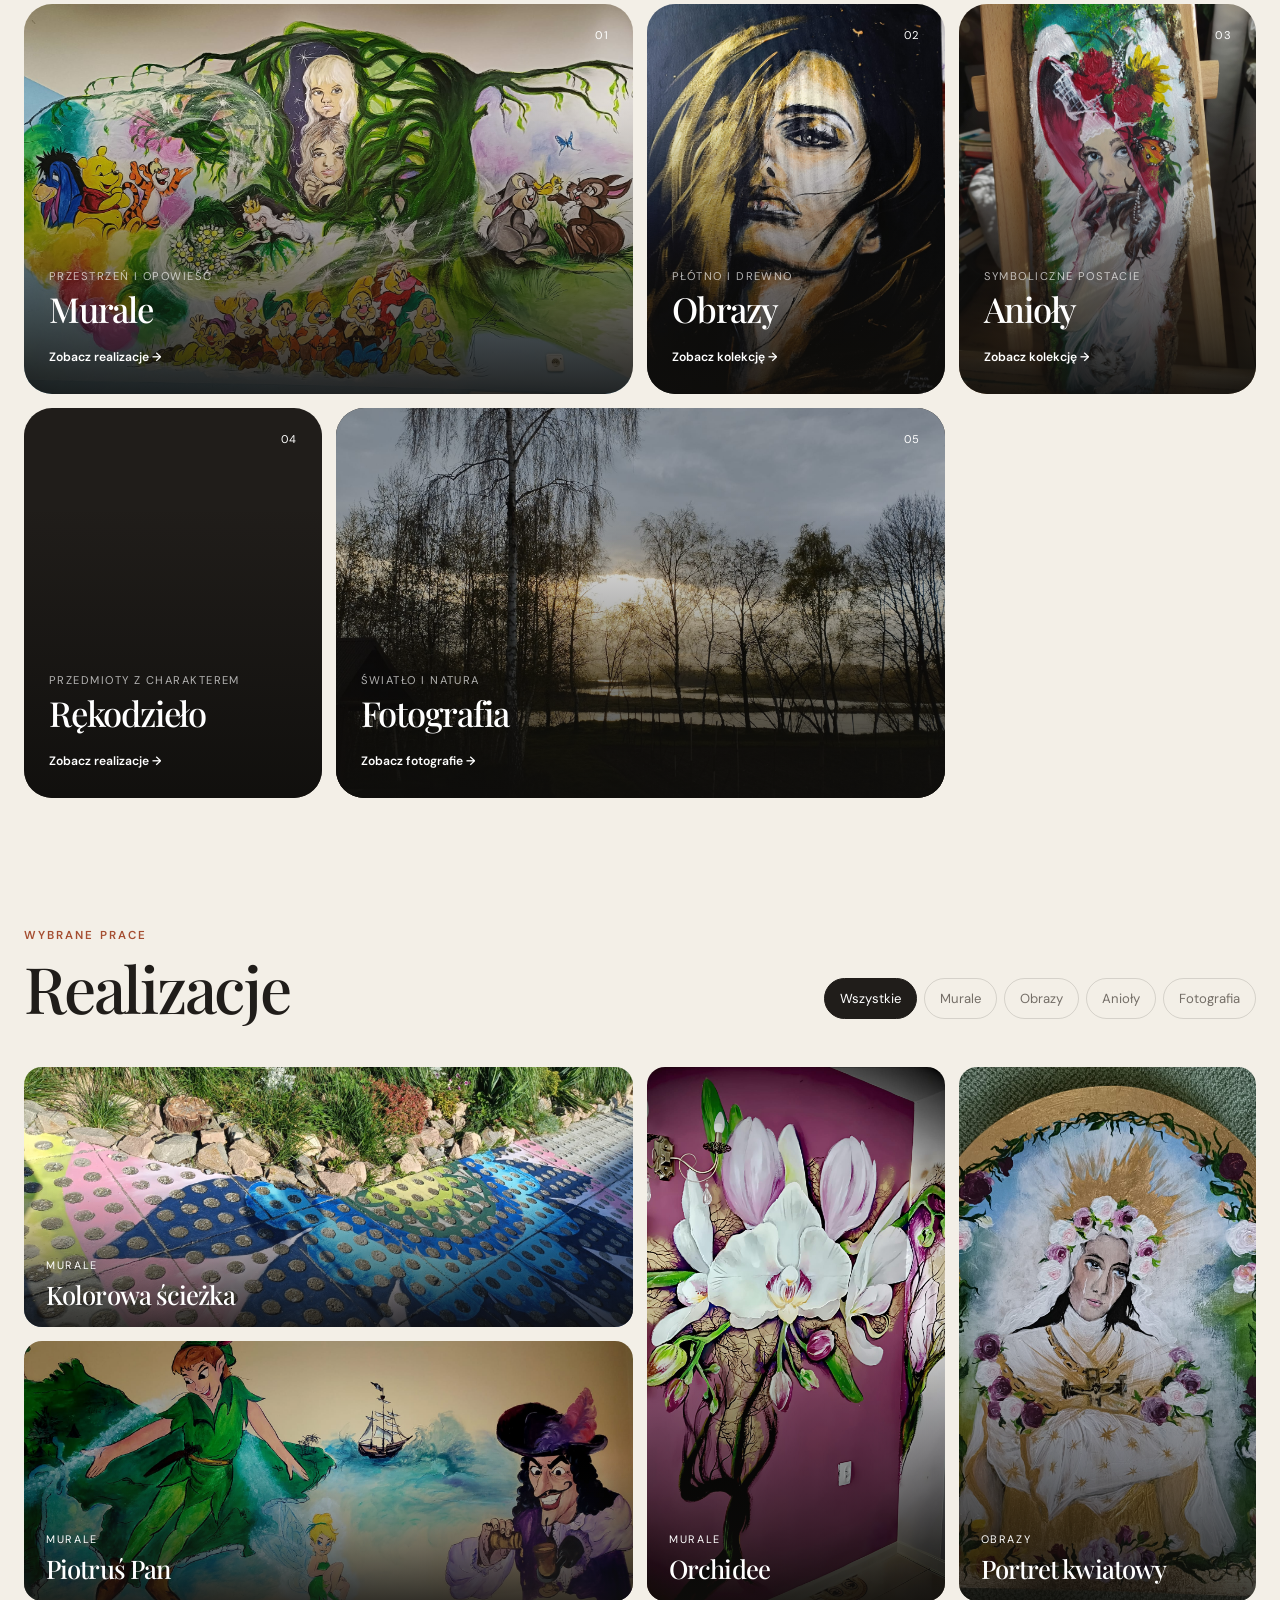
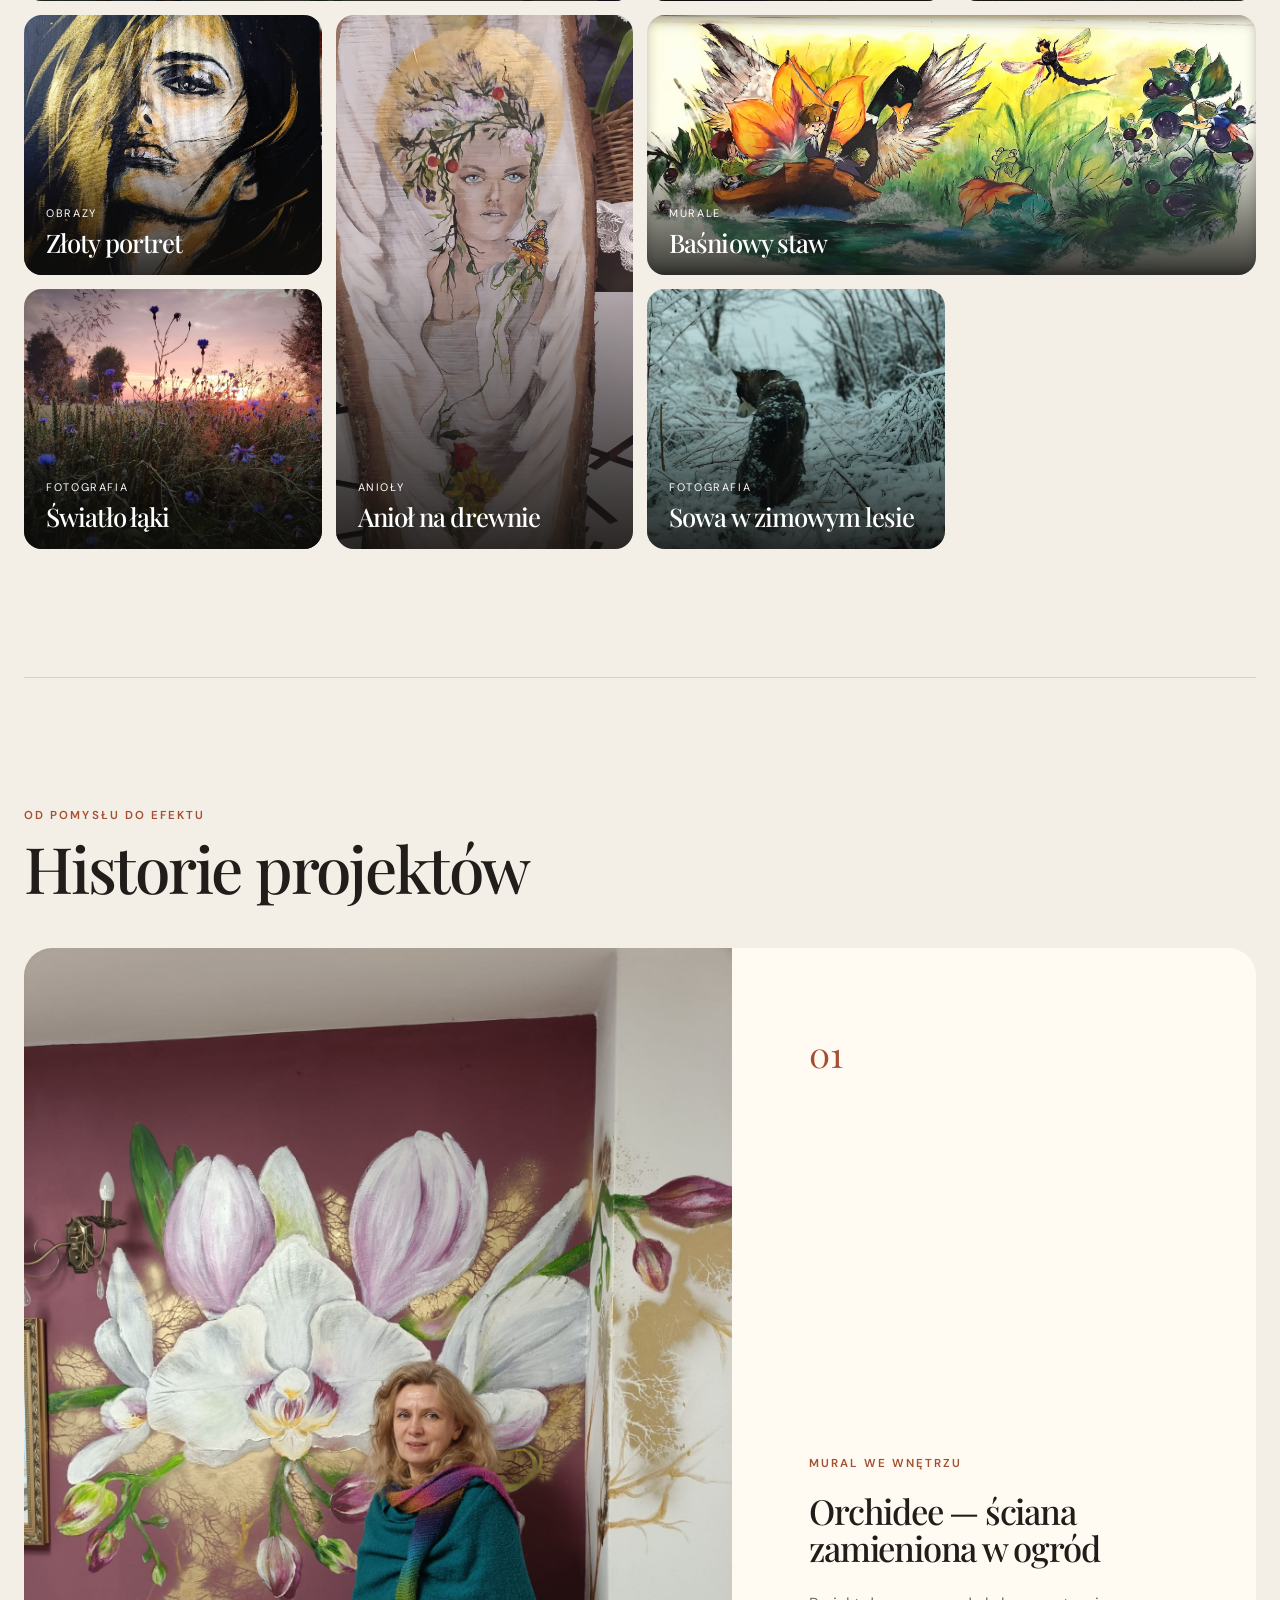
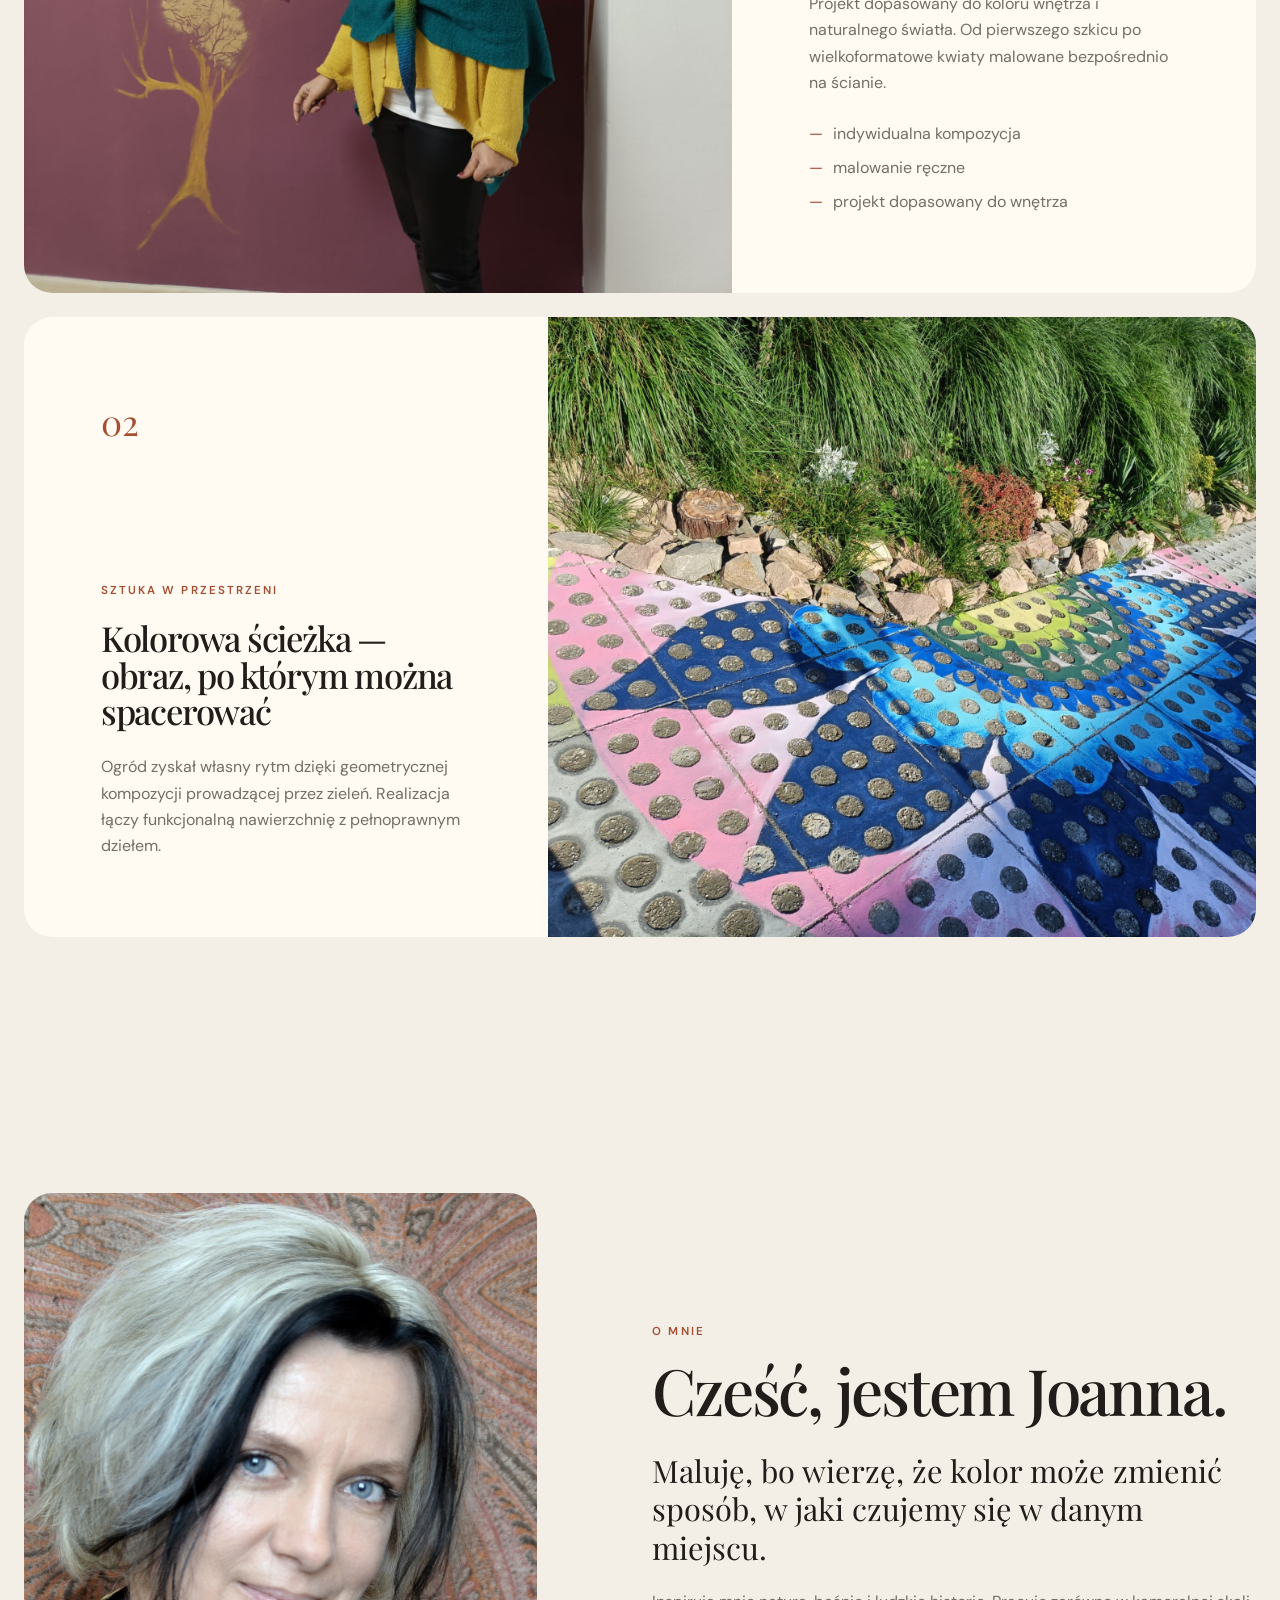
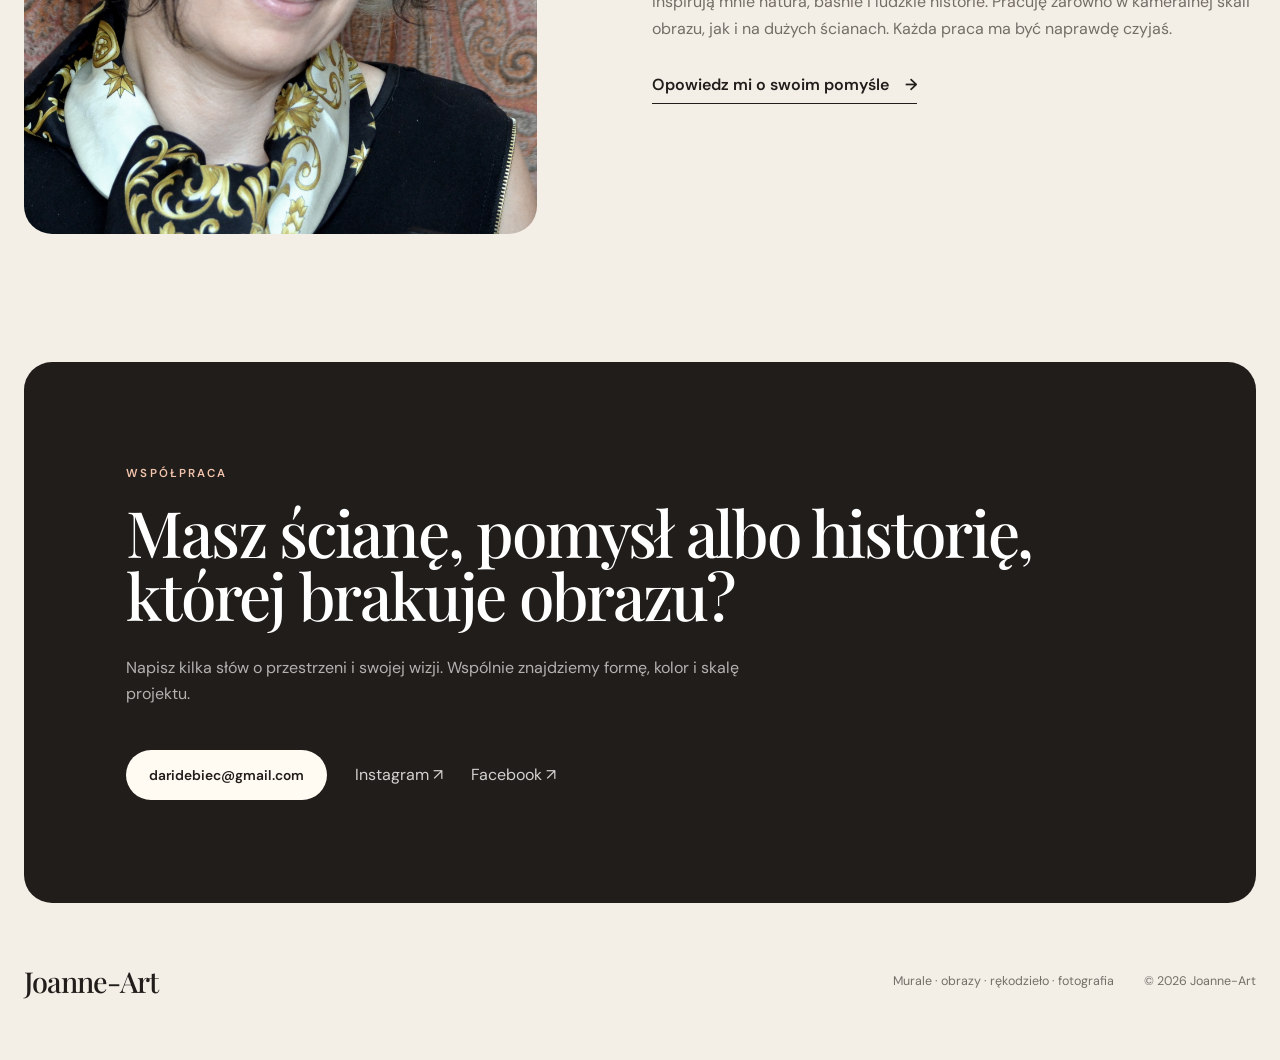
==== commit bb512fb9: "update hero" ====
--- a/index.html
+++ b/index.html
@@ -28,11 +28,12 @@
   <link rel="icon" href="favicon.ico" sizes="16x16 32x32">
   <link rel="apple-touch-icon" sizes="180x180" href="assets/brand/apple-touch-icon.png">
   <link rel="manifest" href="site.webmanifest">
-  <link rel="preload" as="image" href="assets/hero-sciezka.jpg" fetchpriority="high">
+  <link rel="preload" as="image" href="assets/murale/bajkowy-las-panorama.jpg" media="(min-width: 721px)" fetchpriority="high">
+  <link rel="preload" as="image" href="assets/murale/orchidee-gotowy-mural.jpg" media="(max-width: 720px)" fetchpriority="high">
   <link rel="preconnect" href="https://fonts.googleapis.com">
   <link rel="preconnect" href="https://fonts.gstatic.com" crossorigin>
   <link href="https://fonts.googleapis.com/css2?family=DM+Sans:wght@400;500;600&family=Playfair+Display:wght@500;600&display=swap" rel="stylesheet">
-  <link rel="stylesheet" href="style.css">
+  <link rel="stylesheet" href="style.css?v=20260817">
   <script type="application/ld+json">
   {
     "@context": "https://schema.org",
@@ -68,7 +69,10 @@
 
   <main>
     <section class="hero" id="start">
-      <img src="assets/hero-sciezka.jpg" alt="Kolorowo malowana ścieżka w ogrodzie" fetchpriority="high" decoding="async">
+      <picture class="hero-media">
+        <source media="(max-width: 720px)" srcset="assets/murale/orchidee-gotowy-mural.jpg">
+        <img src="assets/murale/bajkowy-las-panorama.jpg" alt="Artystyczny mural autorstwa Joanne-Art" fetchpriority="high" decoding="async">
+      </picture>
       <div class="hero-shade"></div>
       <div class="hero-copy">
         <p class="eyebrow light">Joanne-Art · sztuka tworzona ręcznie</p>
@@ -157,6 +161,6 @@
   <footer class="footer section-shell"><a class="brand" href="#start">Joanne-Art</a><p>Murale · obrazy · rękodzieło · fotografia</p><p>© 2026 Joanne-Art</p></footer>
 
   <div class="lightbox" role="dialog" aria-modal="true" aria-label="Podgląd realizacji" aria-hidden="true"><button class="lightbox-close" type="button" aria-label="Zamknij podgląd">×</button><button class="lightbox-arrow prev" type="button" aria-label="Poprzednie zdjęcie">‹</button><img alt=""><button class="lightbox-arrow next" type="button" aria-label="Następne zdjęcie">›</button><p class="lightbox-caption"></p></div>
-  <script src="script.js"></script>
+  <script src="script.js?v=20260817"></script>
 </body>
 </html>
--- a/style.css
+++ b/style.css
@@ -52,9 +52,9 @@
   .menu-button span:nth-child(3) { transform: translateY(6px); }
 
   .hero { position: relative; min-height: 100svh; overflow: hidden; background: var(--ink); }
-  .hero > img, .hero-shade { position: absolute; inset: 0; width: 100%; height: 100%; }
-  .hero > img { object-fit: cover; }
-  .hero-shade { background: linear-gradient(90deg, rgba(15,14,12,.9) 0%, rgba(15,14,12,.54) 52%, rgba(15,14,12,.1) 80%), linear-gradient(0deg, rgba(15,14,12,.45), transparent 45%); }
+  .hero-media, .hero-shade { position: absolute; inset: 0; width: 100%; height: 100%; }
+  .hero-media img { width: 100%; height: 100%; object-fit: cover; object-position: center 56%; }
+  .hero-shade { background: linear-gradient(90deg, rgba(15,14,12,.78) 0%, rgba(15,14,12,.44) 52%, rgba(15,14,12,.08) 82%), linear-gradient(0deg, rgba(15,14,12,.3), transparent 45%); }
   .hero-copy { position: relative; z-index: 2; width: min(calc(100% - 48px), var(--max)); margin-inline: auto; padding-top: clamp(165px, 20vh, 220px); color: white; }
   .hero-copy .eyebrow { margin-bottom: 28px; }
   .hero-lead { max-width: 610px; margin-top: 30px; color: rgba(255,255,255,.78); font-size: clamp(1rem, 1.5vw, 1.25rem); }
@@ -230,6 +230,7 @@
     h2 { font-size: clamp(2.55rem, 11vw, 3.7rem); }
     .hero { min-height: 700px; }
     .hero-shade { background: linear-gradient(0deg, rgba(15,14,12,.92), rgba(15,14,12,.08)); }
+    .hero-media img { object-position: 52% center; }
     .hero-copy { width: calc(100% - 44px); padding: 175px 0 86px; }
     .hero-lead { margin-top: 22px; }
     .hero-actions { flex-direction: column; }
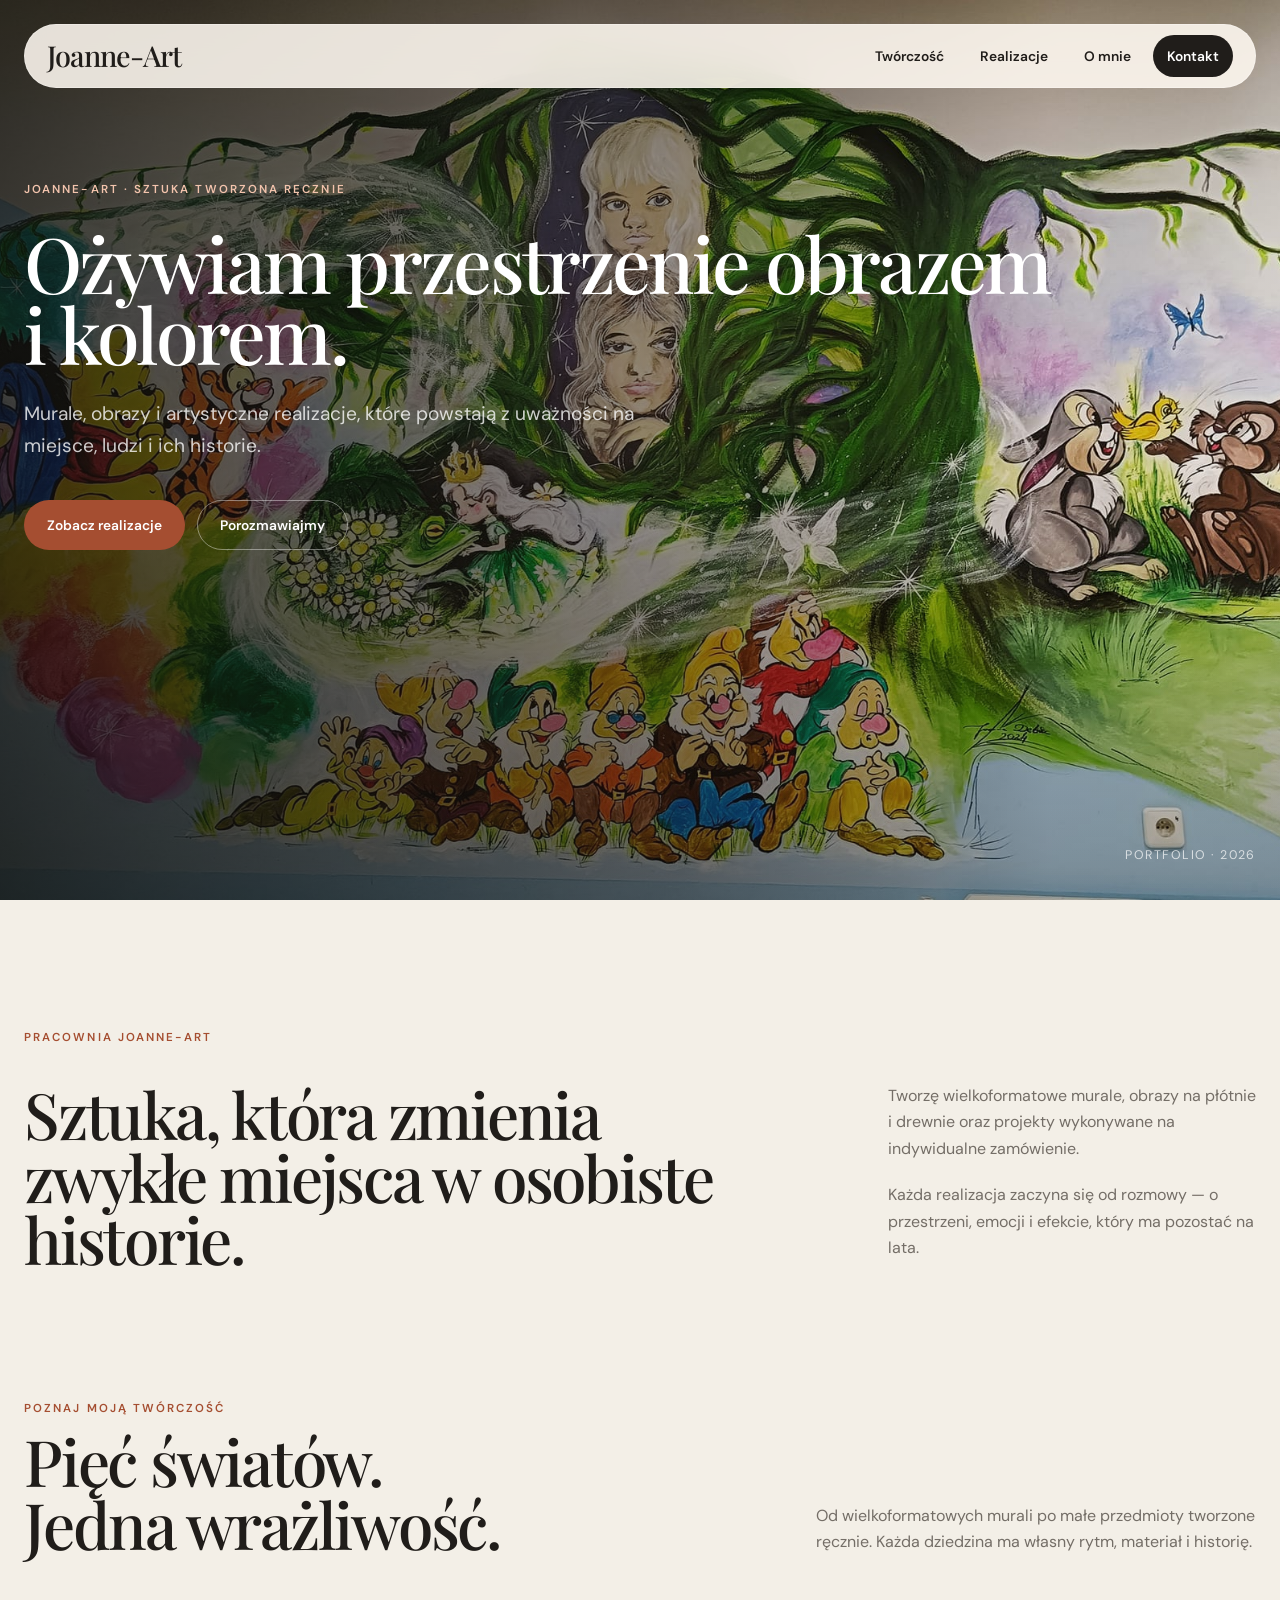
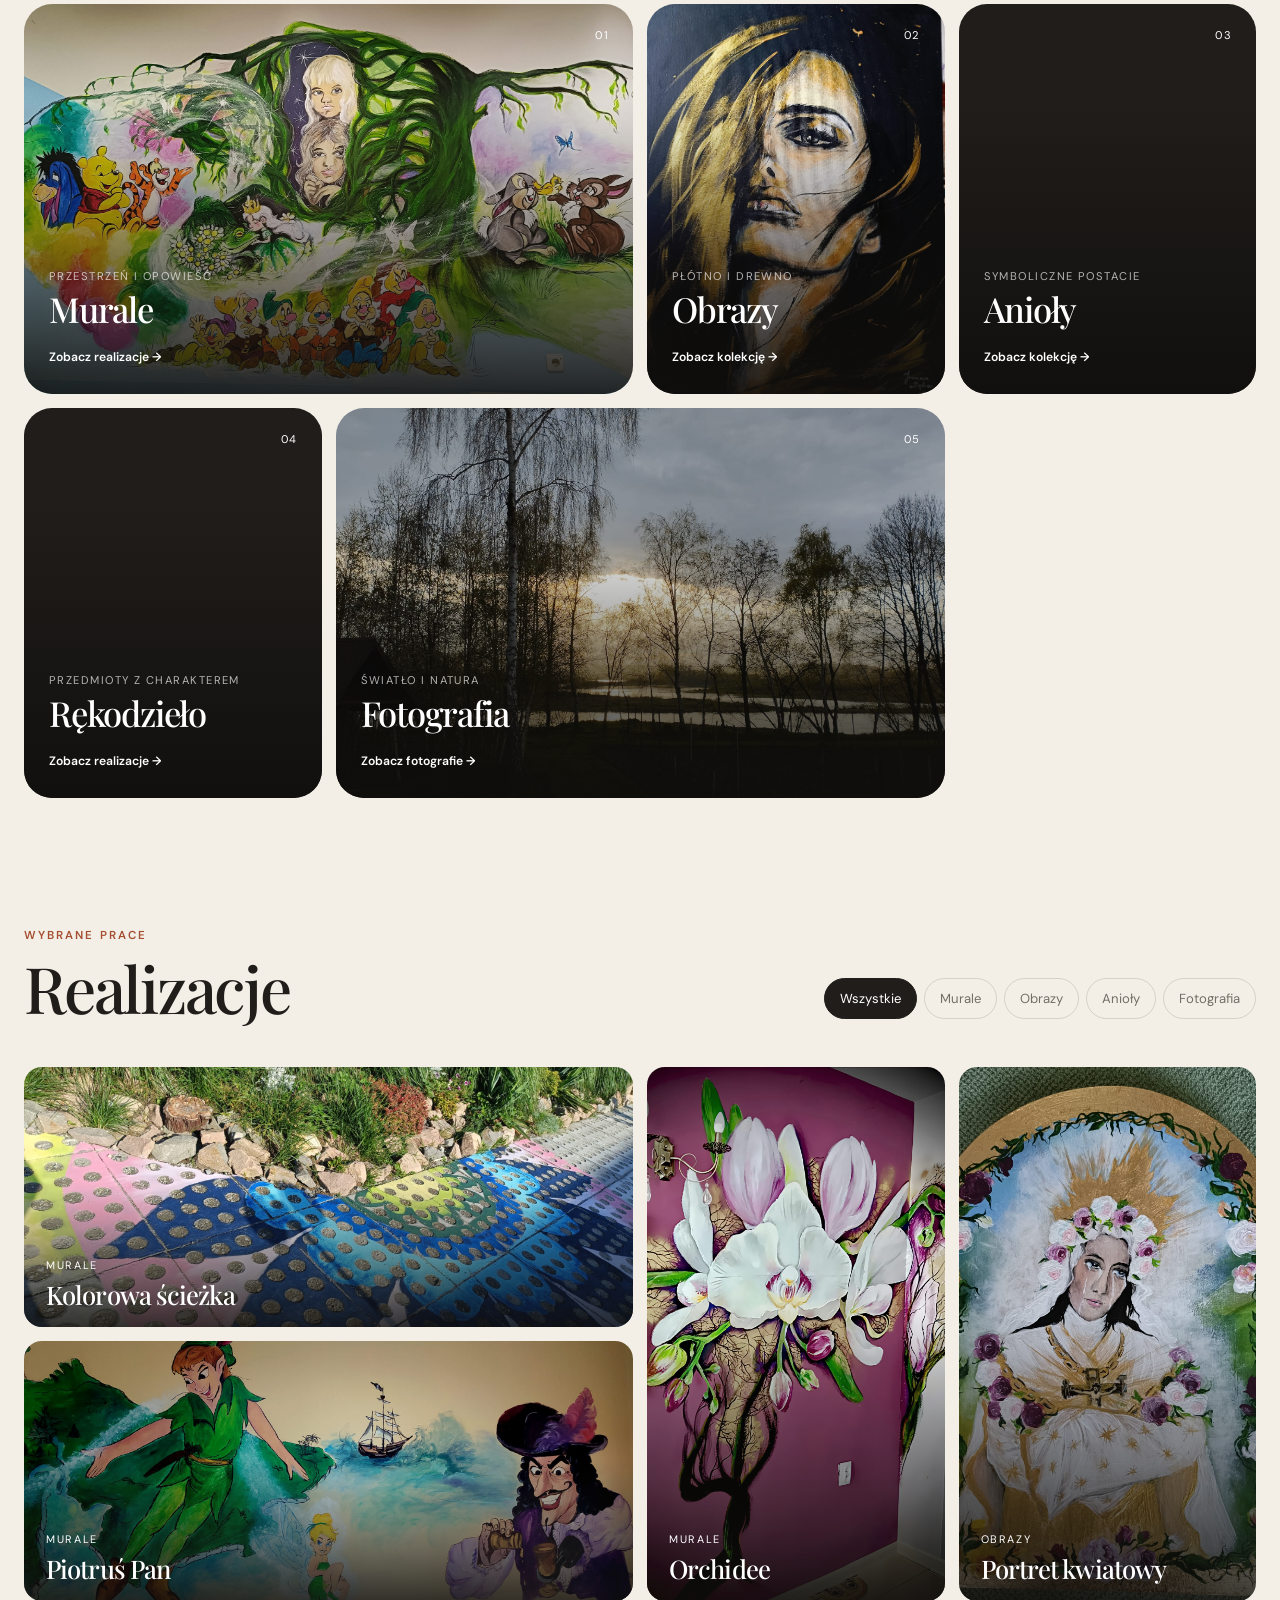
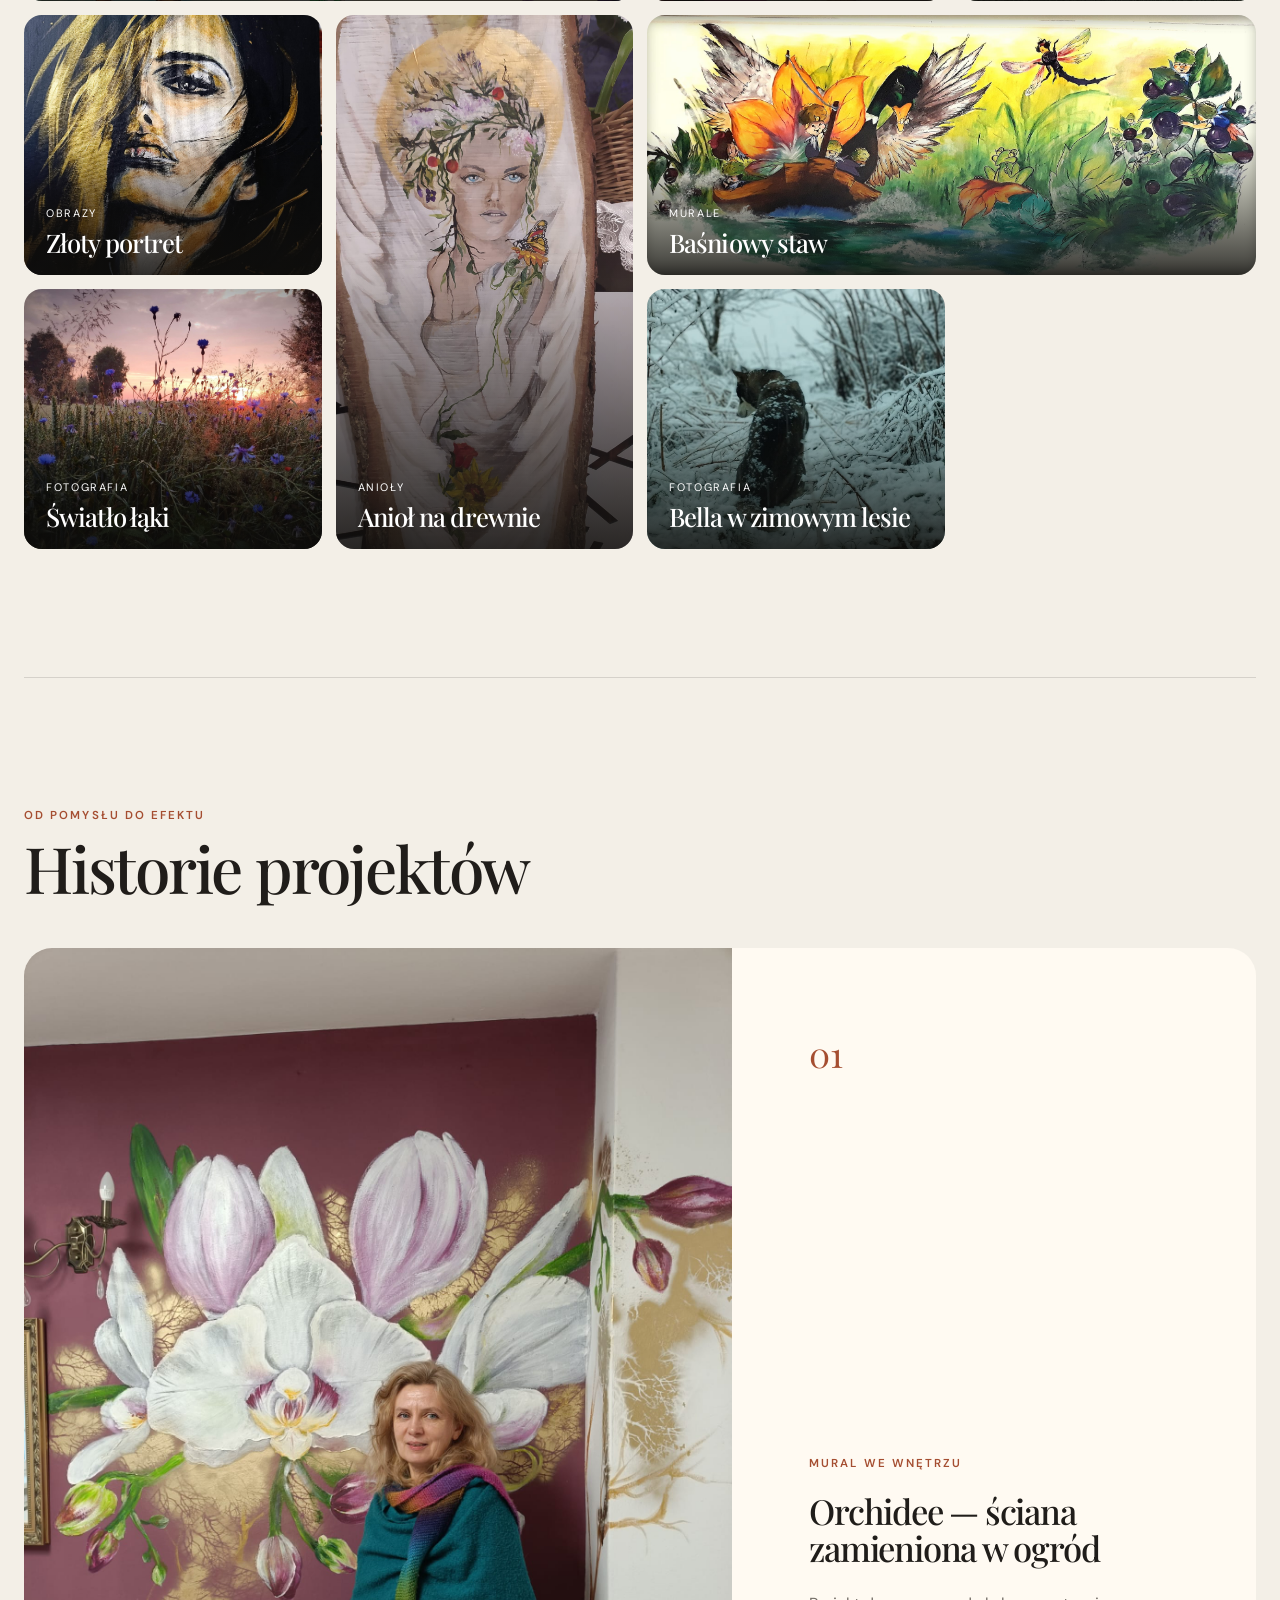
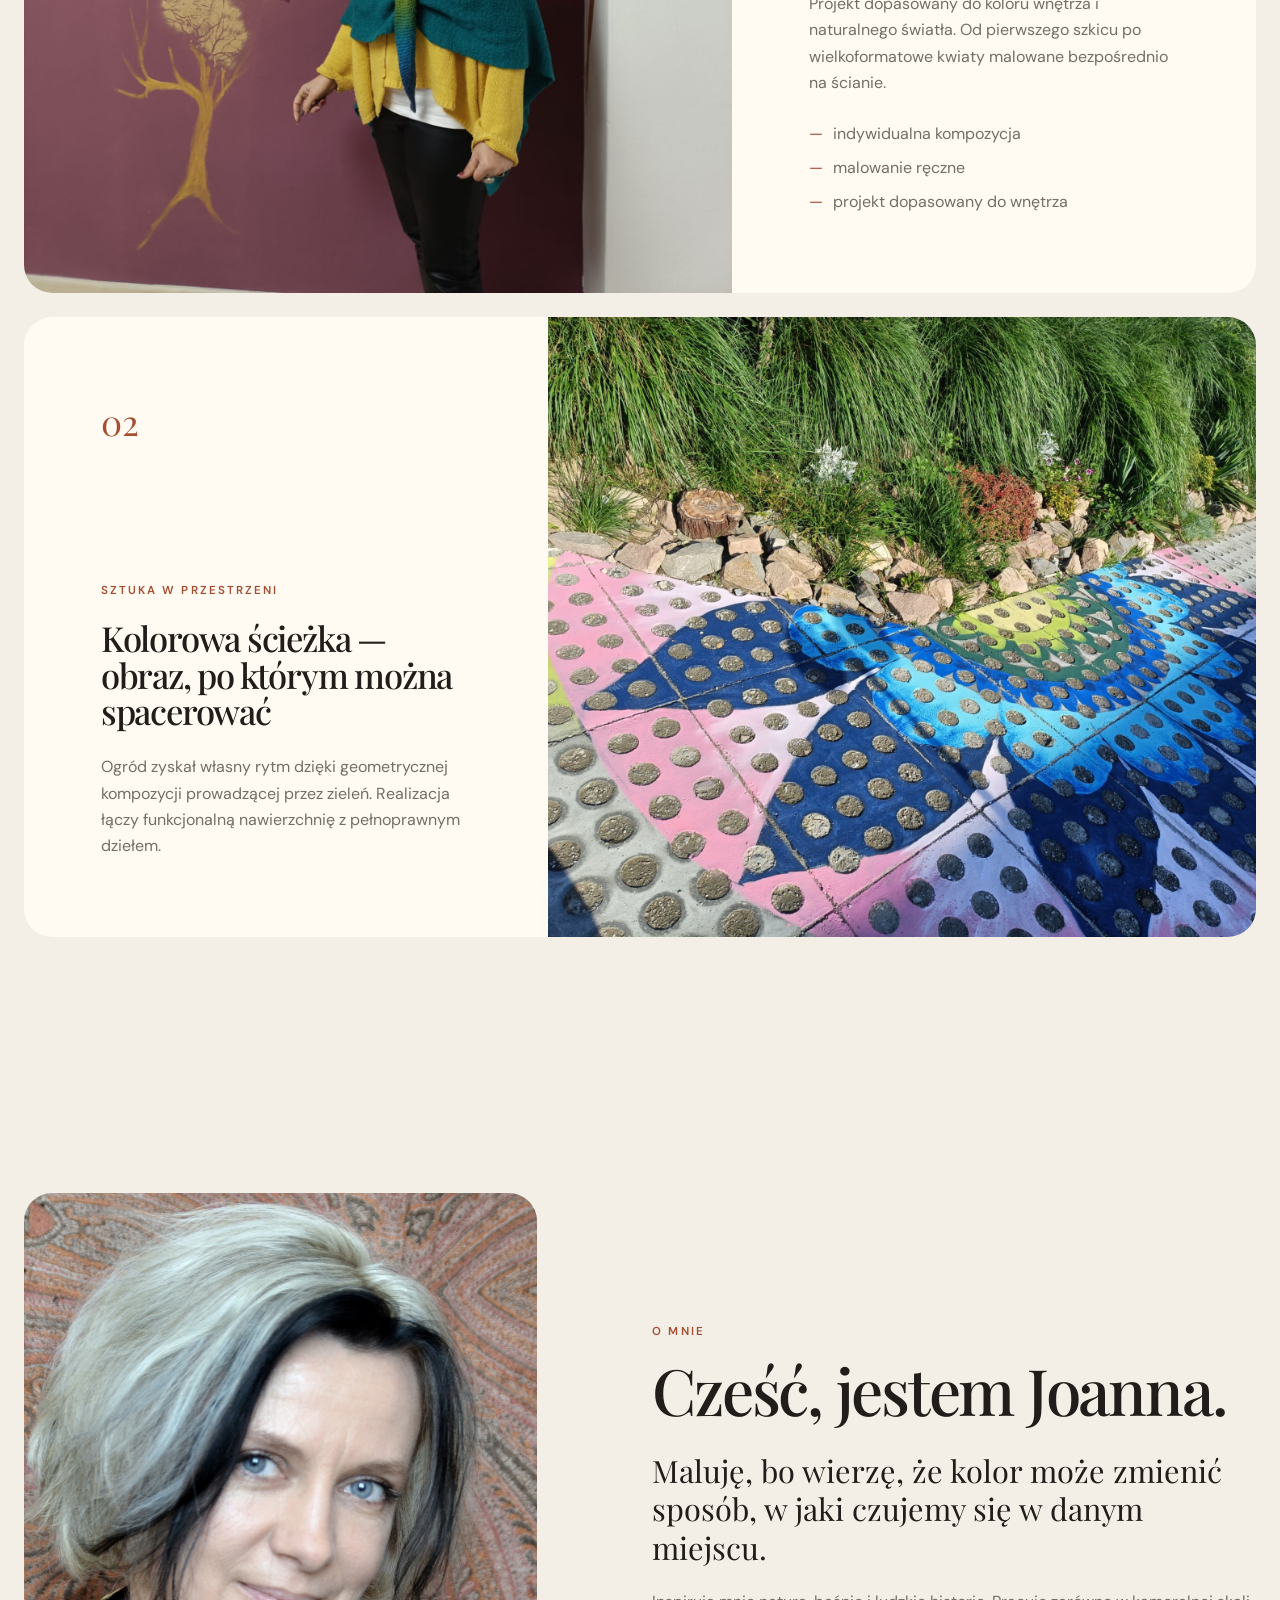
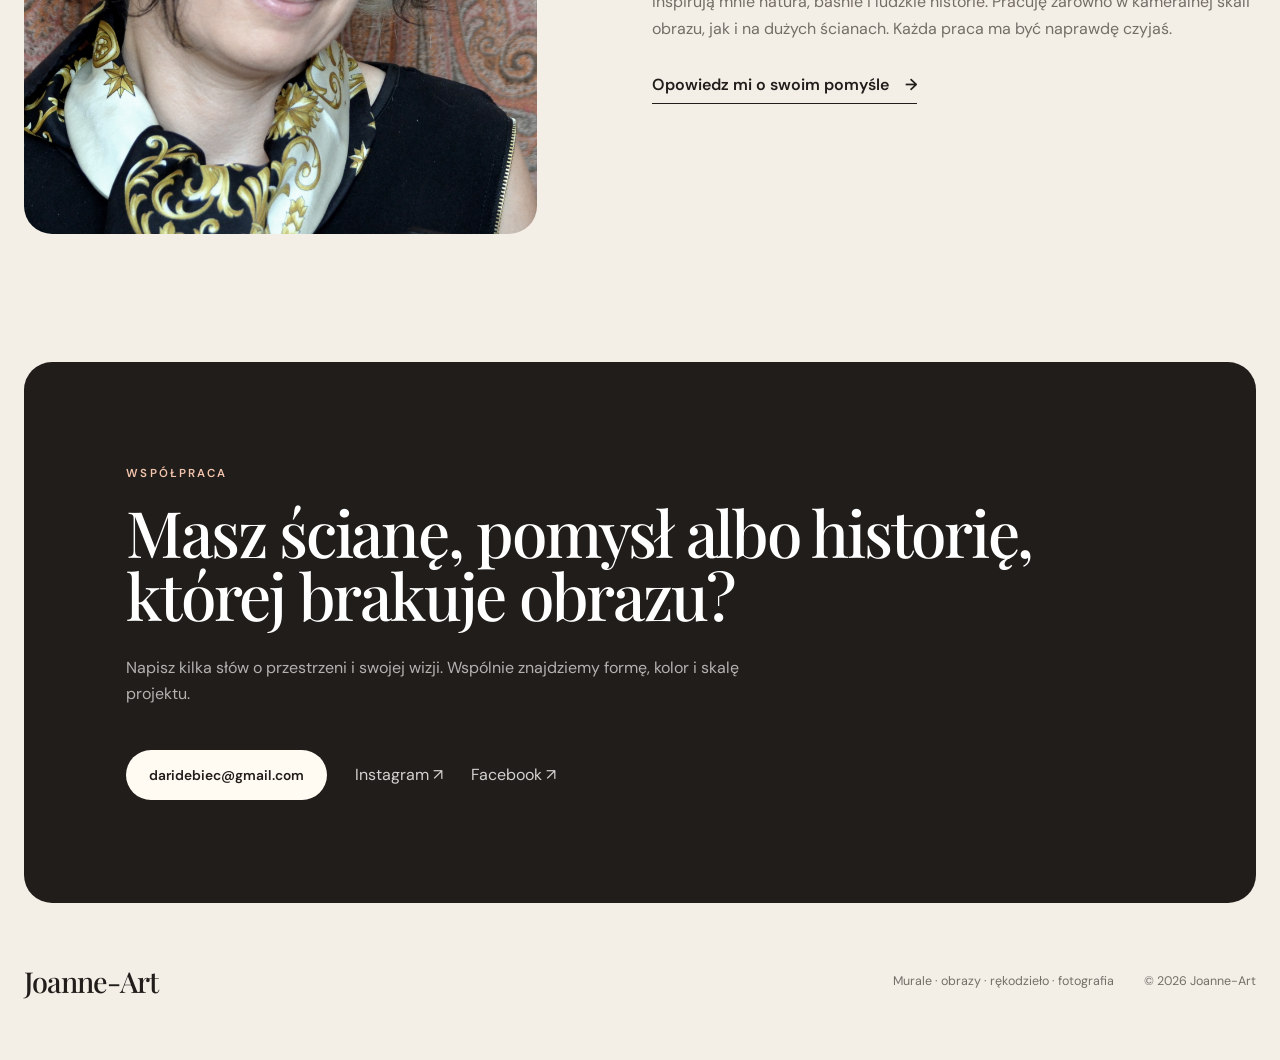
==== commit 012c6ac0: "poprawki" ====
--- a/index.html
+++ b/index.html
@@ -131,7 +131,7 @@
         <a class="work-card tall" href="assets/aniol-kwiaty.jpg" data-category="anioly" data-title="Anioł na drewnie"><img src="assets/aniol-kwiaty.jpg" alt="Anioł malowany na drewnie" loading="lazy"><div class="work-meta"><span>Anioły</span><h3>Anioł na drewnie</h3></div></a>
         <a class="work-card wide" href="assets/lesny-staw.jpg" data-category="murale" data-title="Baśniowy staw"><img src="assets/lesny-staw.jpg" alt="Baśniowy mural leśnego stawu" loading="lazy"><div class="work-meta"><span>Murale</span><h3>Baśniowy staw</h3></div></a>
         <a class="work-card" href="assets/fotografia-laka.jpg" data-category="fotografia" data-title="Światło łąki"><img src="assets/fotografia-laka.jpg" alt="Łąka w świetle zachodzącego słońca" loading="lazy"><div class="work-meta"><span>Fotografia</span><h3>Światło łąki</h3></div></a>
-        <a class="work-card" href="assets/fotografia-sowa.jpg" data-category="fotografia" data-title="Sowa w zimowym lesie"><img src="assets/fotografia-sowa.jpg" alt="Sowa w zimowym lesie" loading="lazy"><div class="work-meta"><span>Fotografia</span><h3>Sowa w zimowym lesie</h3></div></a>
+        <a class="work-card" href="assets/fotografia-sowa.jpg" data-category="fotografia" data-title="Bella w zimowym lesie"><img src="assets/fotografia-sowa.jpg" alt="Bella w zimowym lesie" loading="lazy"><div class="work-meta"><span>Fotografia</span><h3>Bella w zimowym lesie</h3></div></a>
       </div>
     </section>
 
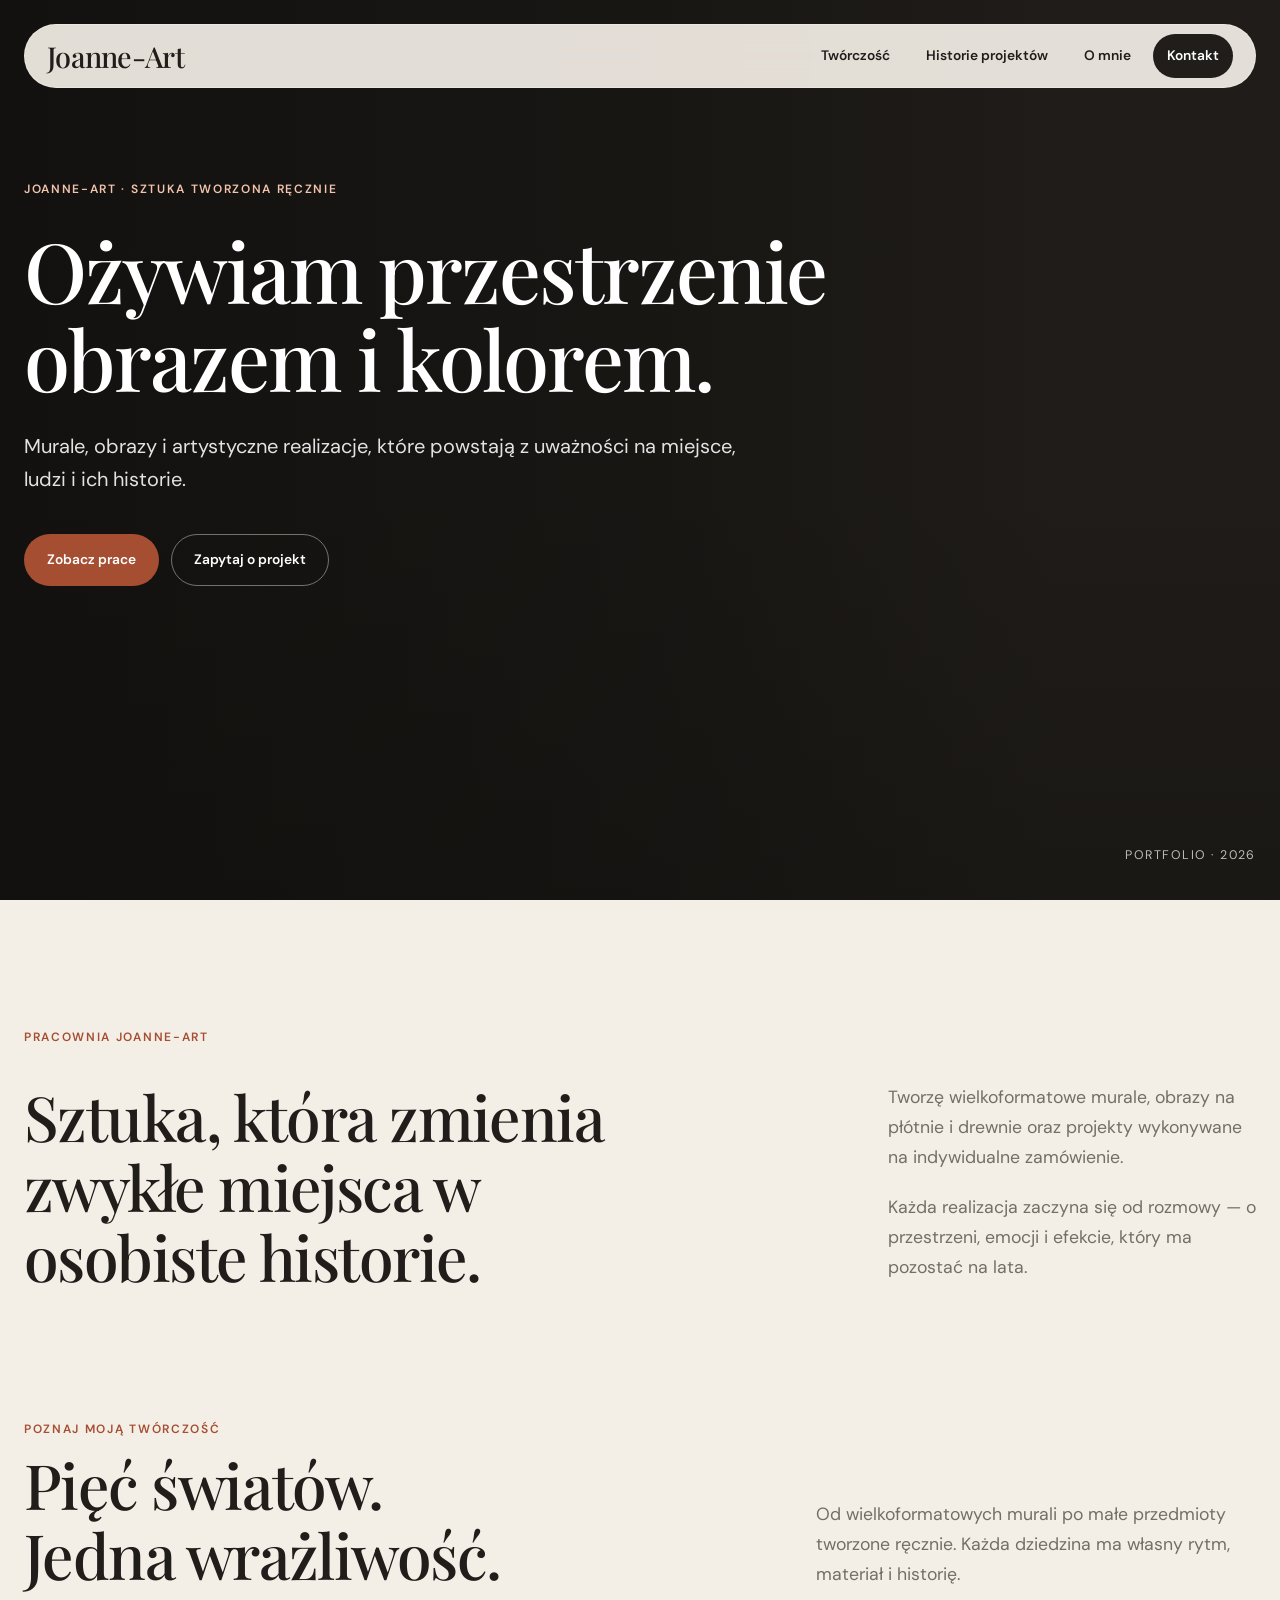
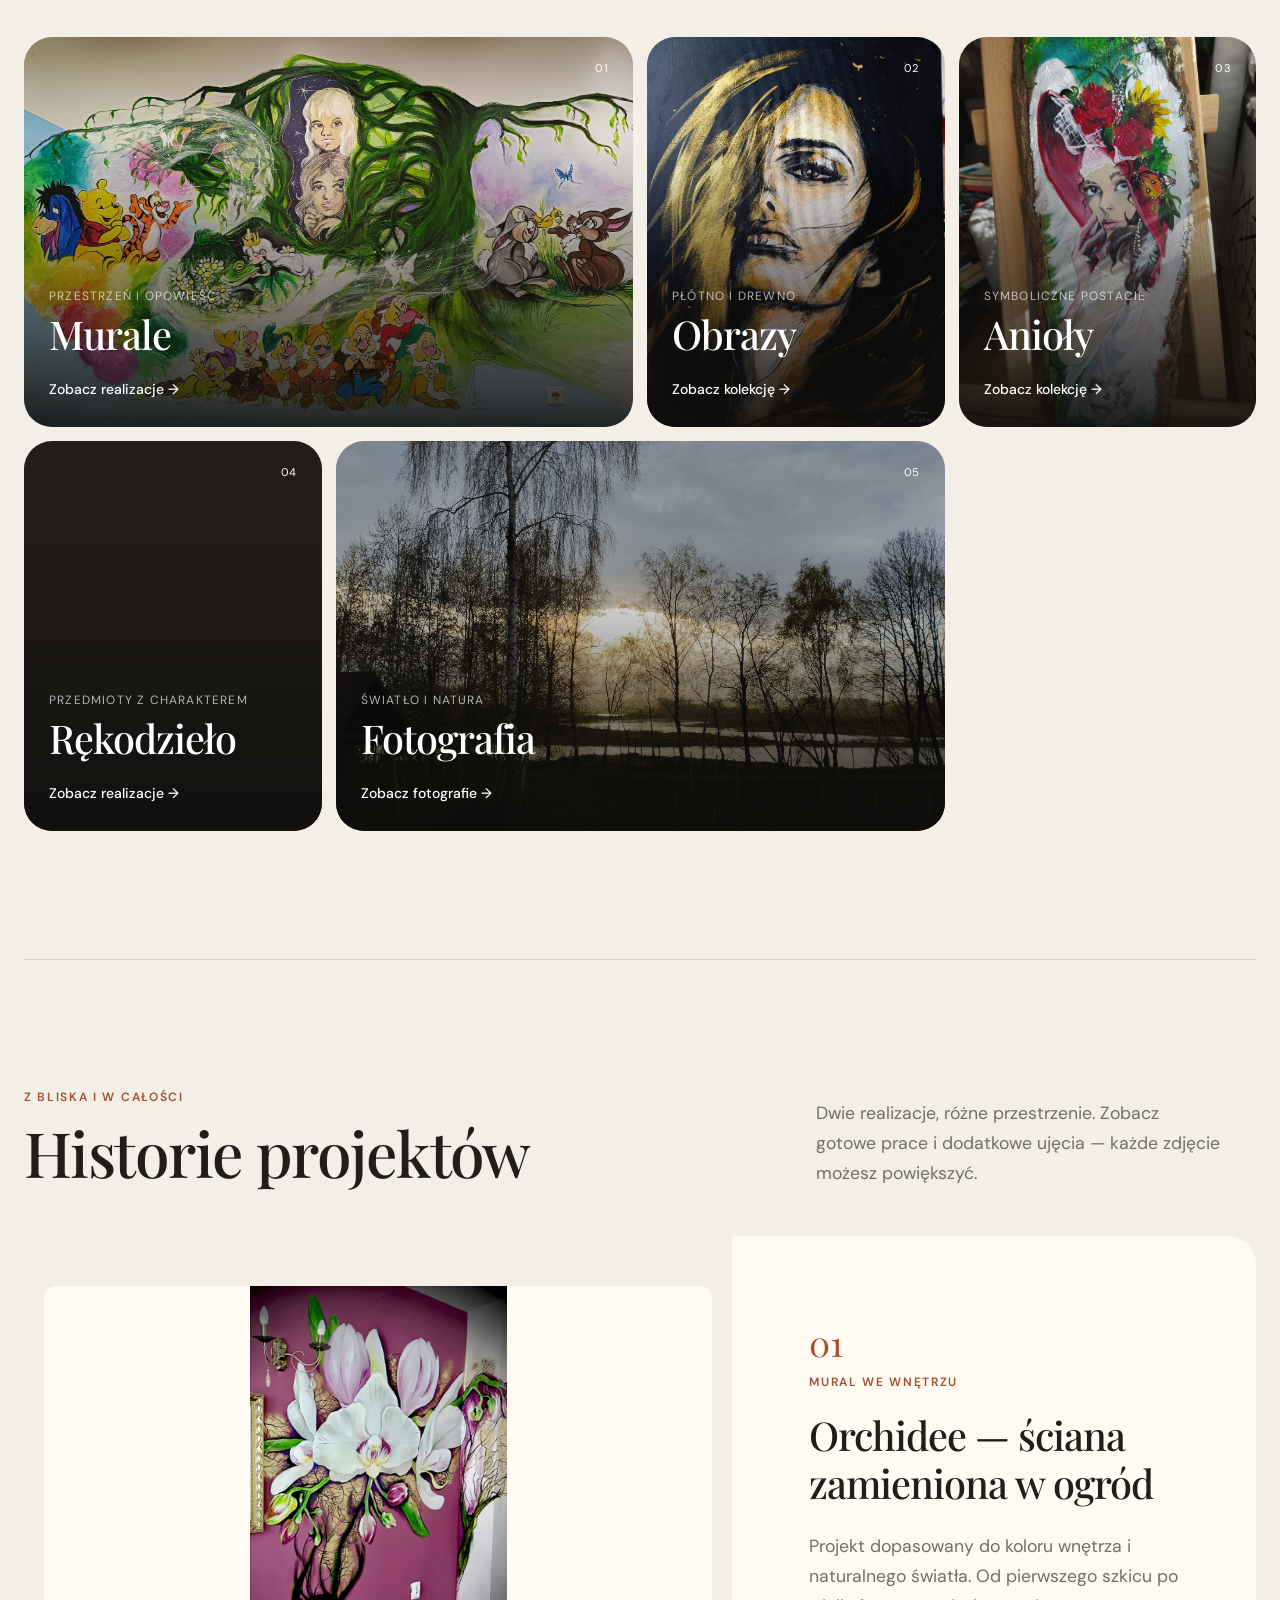
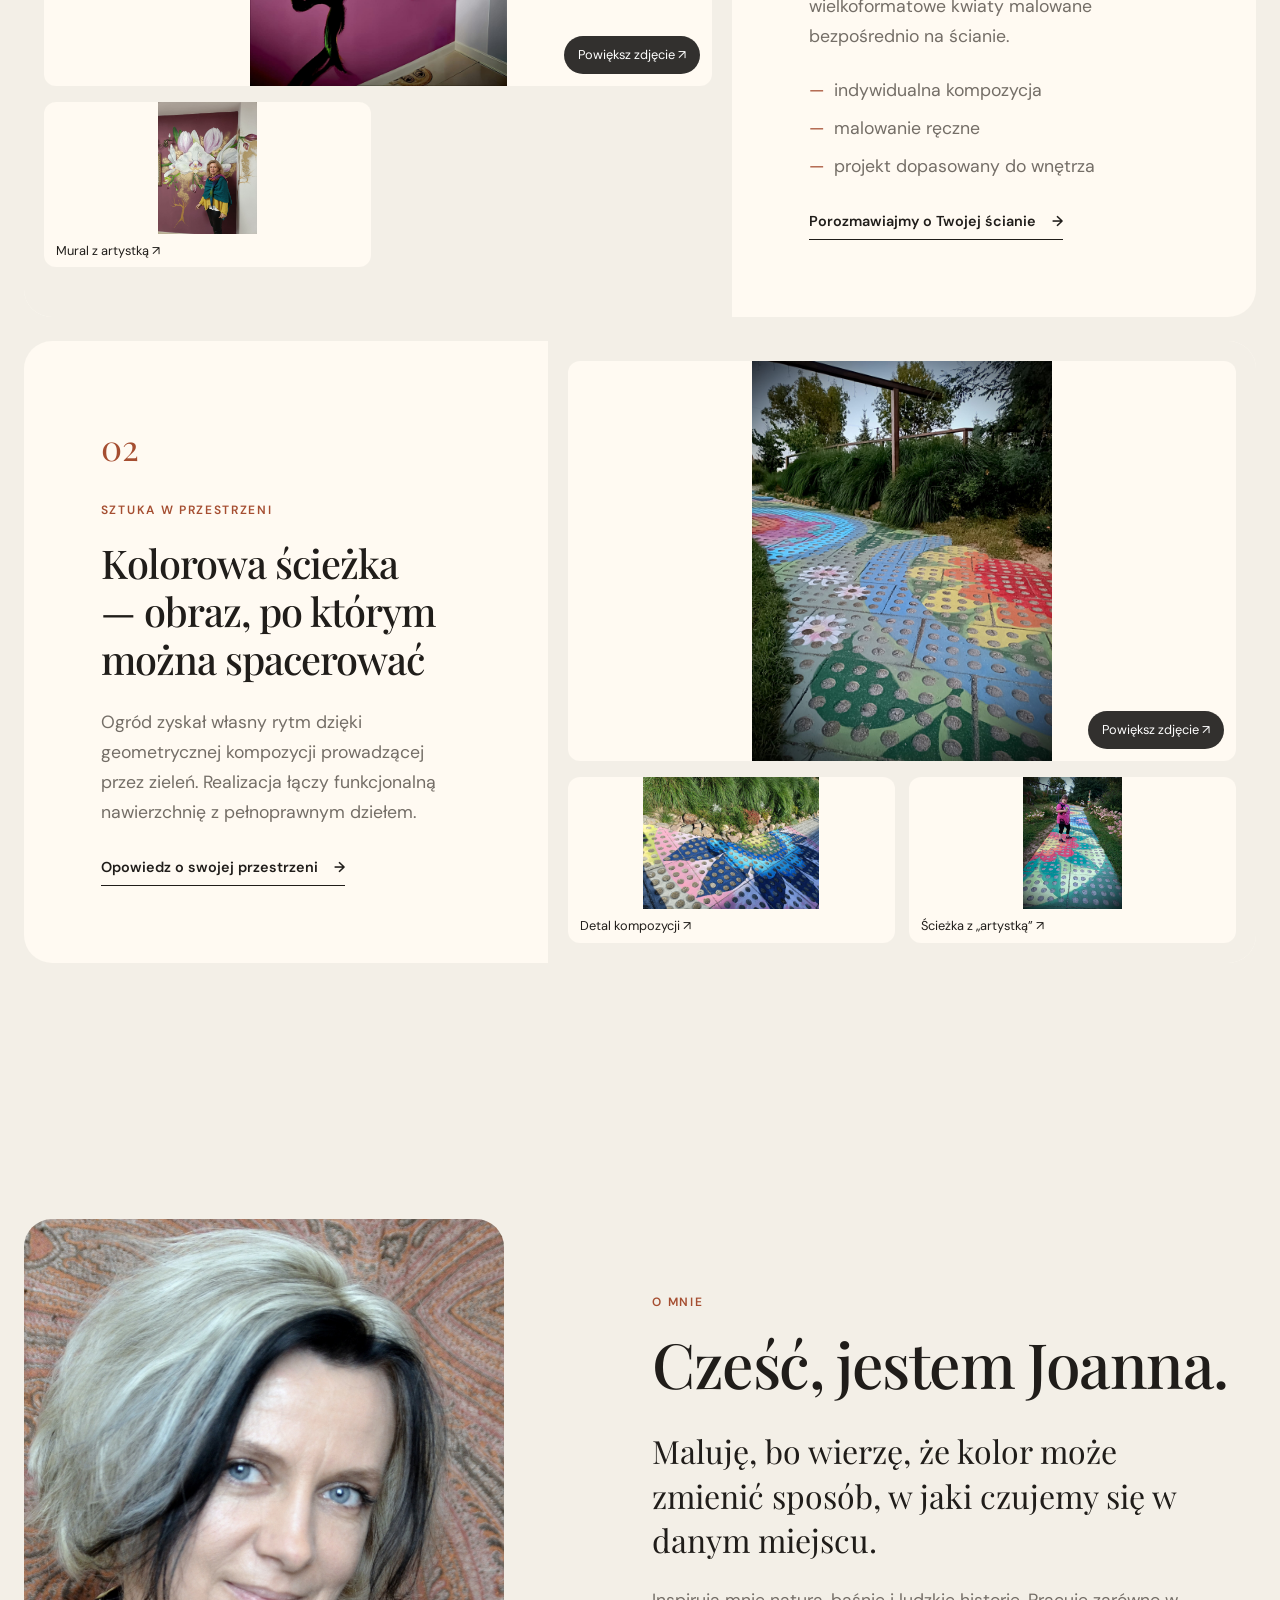
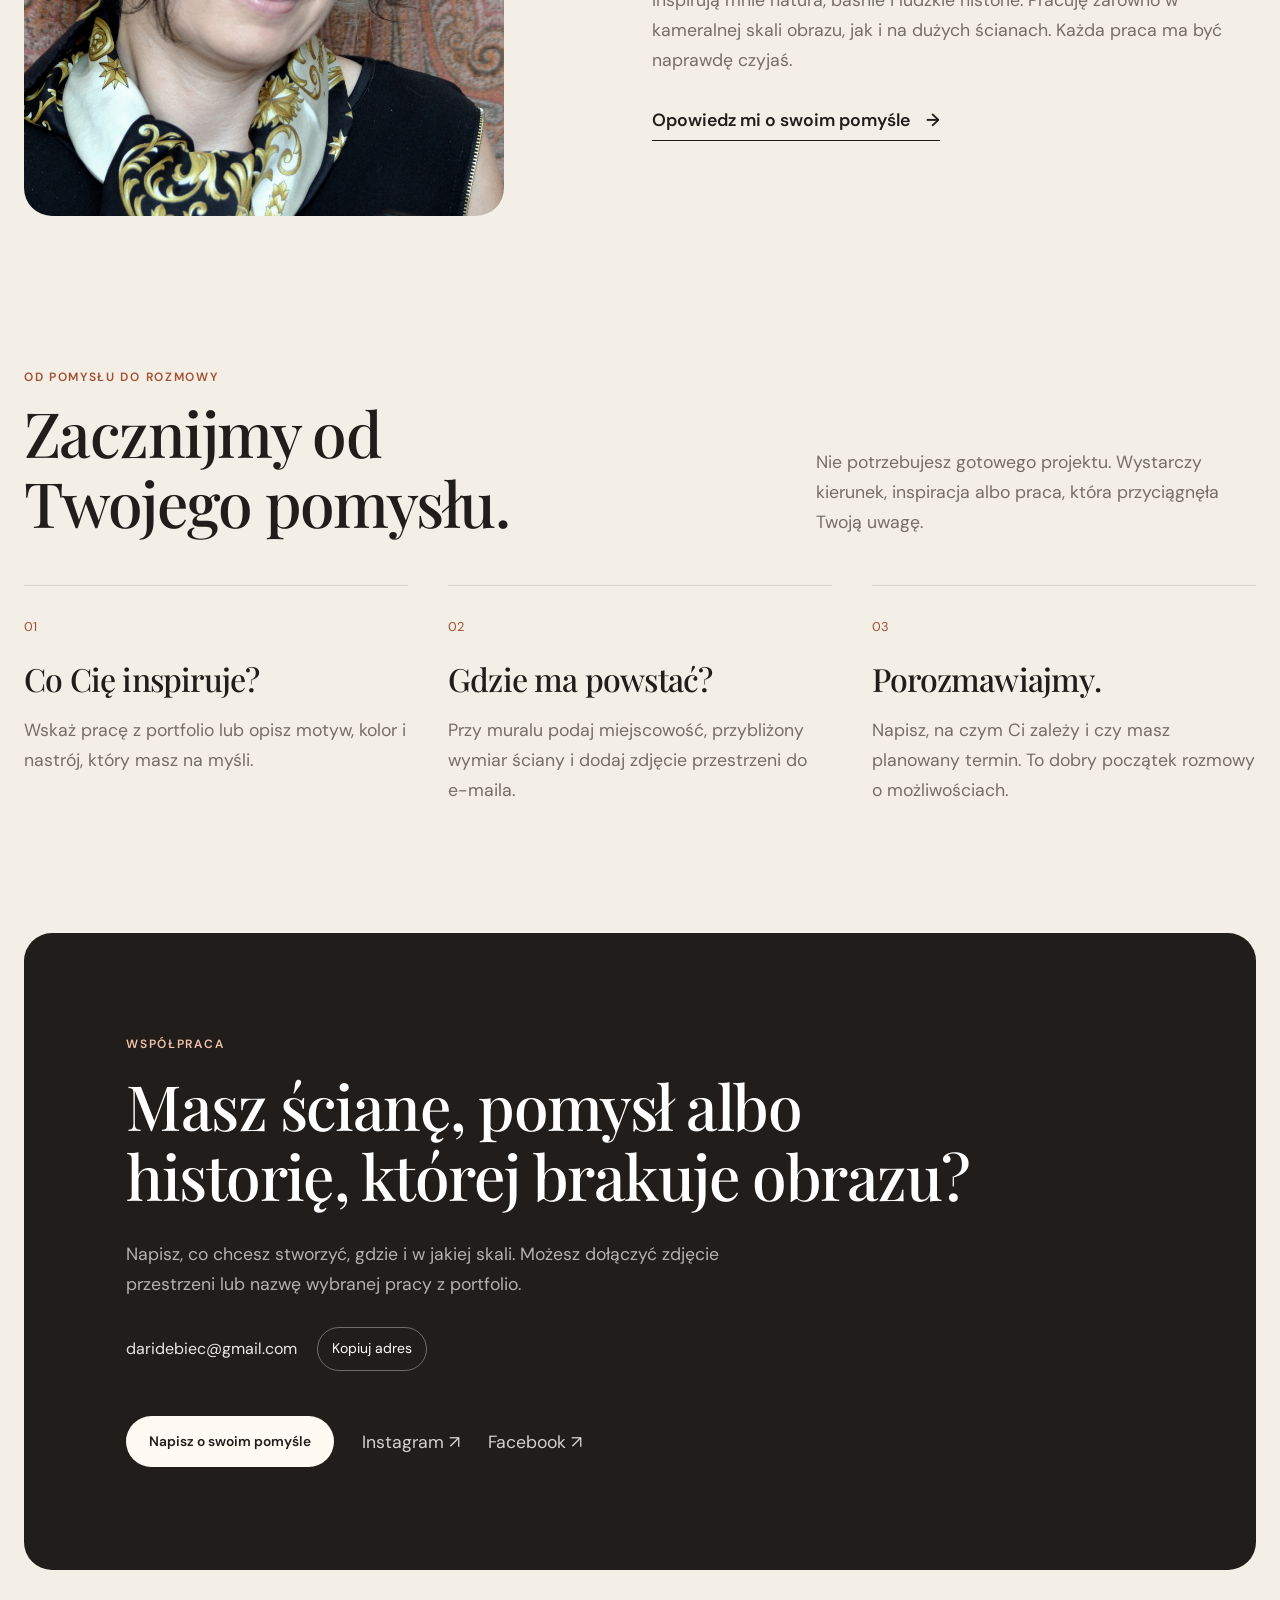
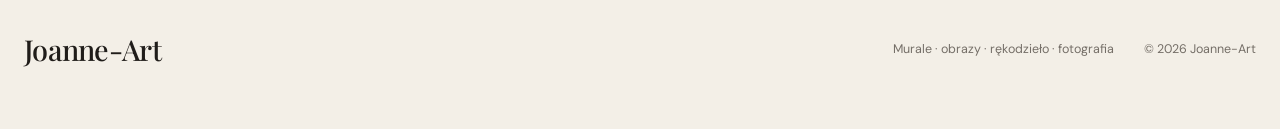
==== commit cdd3dc3f: "Improve portfolio typography, project stories and gallery navigation" ====
--- a/index.html
+++ b/index.html
@@ -33,7 +33,7 @@
   <link rel="preconnect" href="https://fonts.googleapis.com">
   <link rel="preconnect" href="https://fonts.gstatic.com" crossorigin>
   <link href="https://fonts.googleapis.com/css2?family=DM+Sans:wght@400;500;600&family=Playfair+Display:wght@500;600&display=swap" rel="stylesheet">
-  <link rel="stylesheet" href="style.css?v=20260817">
+  <link rel="stylesheet" href="style.css?v=20261011-portraits">
   <script type="application/ld+json">
   {
     "@context": "https://schema.org",
@@ -54,11 +54,12 @@
   </script>
 </head>
 <body>
+  <a class="skip-link" href="#main-content">Przejdź do treści</a>
   <header class="site-header">
     <a class="brand" href="#start" aria-label="Joanne-Art — strona główna">Joanne-Art</a>
     <nav class="nav" id="main-nav" aria-label="Główna nawigacja">
       <a href="#tworczosc"><span>01</span>Twórczość</a>
-      <a href="#realizacje"><span>02</span>Realizacje</a>
+      <a href="#projekty"><span>02</span>Historie projektów</a>
       <a href="#o-mnie"><span>03</span>O mnie</a>
       <a class="nav-contact" href="#kontakt"><span>04</span>Kontakt</a>
     </nav>
@@ -67,7 +68,7 @@
     </button>
   </header>
 
-  <main>
+  <main id="main-content" tabindex="-1">
     <section class="hero" id="start">
       <picture class="hero-media">
         <source media="(max-width: 720px)" srcset="assets/murale/orchidee-gotowy-mural.jpg">
@@ -79,8 +80,8 @@
         <h1>Ożywiam przestrzenie obrazem i kolorem.</h1>
         <p class="hero-lead">Murale, obrazy i artystyczne realizacje, które powstają z uważności na miejsce, ludzi i ich historie.</p>
         <div class="hero-actions">
-          <a class="button primary" href="#realizacje">Zobacz realizacje</a>
-          <a class="button ghost" href="#kontakt">Porozmawiajmy</a>
+          <a class="button primary" href="#tworczosc">Zobacz prace</a>
+          <a class="button ghost" href="#kontakt">Zapytaj o projekt</a>
         </div>
       </div>
       <p class="hero-index">Portfolio · 2026</p>
@@ -111,56 +112,60 @@
       </div>
     </section>
 
-    <section class="portfolio section-shell" id="realizacje">
-      <div class="section-head">
-        <div><p class="eyebrow">Wybrane prace</p><h2>Realizacje</h2></div>
-        <div class="filters" aria-label="Filtry realizacji">
-          <button class="active" data-filter="all">Wszystkie</button>
-          <button data-filter="murale">Murale</button>
-          <button data-filter="obrazy">Obrazy</button>
-          <button data-filter="anioly">Anioły</button>
-          <button data-filter="fotografia">Fotografia</button>
+    <section class="featured section-shell" id="projekty">
+      <div class="section-head"><div><p class="eyebrow">Z bliska i w całości</p><h2>Historie projektów</h2></div><p class="section-intro">Dwie realizacje, różne przestrzenie. Zobacz gotowe prace i dodatkowe ujęcia — każde zdjęcie możesz powiększyć.</p></div>
+      <article class="project-story">
+        <div class="project-copy"><p class="project-number">01</p><p class="eyebrow">Mural we wnętrzu</p><h3>Orchidee — ściana zamieniona w ogród</h3><p>Projekt dopasowany do koloru wnętrza i naturalnego światła. Od pierwszego szkicu po wielkoformatowe kwiaty malowane bezpośrednio na ścianie.</p><ul><li>indywidualna kompozycja</li><li>malowanie ręczne</li><li>projekt dopasowany do wnętrza</li></ul></div>
+        <div class="project-image story-gallery" aria-label="Zdjęcia projektu Orchidee">
+          <a class="story-photo project-cover" href="assets/murale/orchidee-gotowy-mural.jpg" data-project="orchidee" data-title="Orchidee — gotowy mural"><img src="assets/murale/orchidee-gotowy-mural.jpg" alt="Gotowy mural z białymi orchideami" loading="lazy"><span class="photo-action">Powiększ zdjęcie ↗</span></a>
+          <div class="project-thumbnails">
+            <a class="story-photo" href="assets/murale/orchidee-z-artystka.jpg" data-project="orchidee" data-title="Orchidee — z artystką"><img src="assets/murale/orchidee-z-artystka.jpg" alt="Joanna przy muralu orchidei" loading="lazy"><span>Mural z artystką ↗</span></a>
+          </div>
         </div>
-      </div>
-      <div class="works-grid">
-        <a class="work-card wide" href="assets/sciezka-detal.jpg" data-category="murale" data-title="Kolorowa ścieżka"><img src="assets/sciezka-detal.jpg" alt="Detal kolorowej ścieżki" loading="lazy"><div class="work-meta"><span>Murale</span><h3>Kolorowa ścieżka</h3></div></a>
-        <a class="work-card tall" href="assets/orchidee.jpg" data-category="murale" data-title="Orchidee"><img src="assets/orchidee.jpg" alt="Mural z białymi orchideami" loading="lazy"><div class="work-meta"><span>Murale</span><h3>Orchidee</h3></div></a>
-        <a class="work-card wide" href="assets/piotr-pan.jpg" data-category="murale" data-title="Piotruś Pan"><img src="assets/piotr-pan.jpg" alt="Mural Piotruś Pan" loading="lazy"><div class="work-meta"><span>Murale</span><h3>Piotruś Pan</h3></div></a>
-        <a class="work-card tall" href="assets/portret-drewno.jpg" data-category="obrazy" data-title="Portret kwiatowy"><img src="assets/portret-drewno.jpg" alt="Portret kwiatowy na drewnie" loading="lazy"><div class="work-meta"><span>Obrazy</span><h3>Portret kwiatowy</h3></div></a>
-        <a class="work-card" href="assets/zloty-portret.jpg" data-category="obrazy" data-title="Złoty portret"><img src="assets/zloty-portret.jpg" alt="Portret ze złotymi akcentami" loading="lazy"><div class="work-meta"><span>Obrazy</span><h3>Złoty portret</h3></div></a>
-        <a class="work-card tall" href="assets/aniol-kwiaty.jpg" data-category="anioly" data-title="Anioł na drewnie"><img src="assets/aniol-kwiaty.jpg" alt="Anioł malowany na drewnie" loading="lazy"><div class="work-meta"><span>Anioły</span><h3>Anioł na drewnie</h3></div></a>
-        <a class="work-card wide" href="assets/lesny-staw.jpg" data-category="murale" data-title="Baśniowy staw"><img src="assets/lesny-staw.jpg" alt="Baśniowy mural leśnego stawu" loading="lazy"><div class="work-meta"><span>Murale</span><h3>Baśniowy staw</h3></div></a>
-        <a class="work-card" href="assets/fotografia-laka.jpg" data-category="fotografia" data-title="Światło łąki"><img src="assets/fotografia-laka.jpg" alt="Łąka w świetle zachodzącego słońca" loading="lazy"><div class="work-meta"><span>Fotografia</span><h3>Światło łąki</h3></div></a>
-        <a class="work-card" href="assets/fotografia-sowa.jpg" data-category="fotografia" data-title="Bella w zimowym lesie"><img src="assets/fotografia-sowa.jpg" alt="Bella w zimowym lesie" loading="lazy"><div class="work-meta"><span>Fotografia</span><h3>Bella w zimowym lesie</h3></div></a>
-      </div>
-    </section>
-
-    <section class="featured section-shell" id="projekty">
-      <div class="section-head compact"><div><p class="eyebrow">Od pomysłu do efektu</p><h2>Historie projektów</h2></div></div>
-      <article class="project-story">
-        <div class="project-image"><img src="assets/orchidee-artystka.jpg" alt="Joanna podczas pracy nad muralem orchidei" loading="lazy"></div>
-        <div class="project-copy"><p class="project-number">01</p><p class="eyebrow">Mural we wnętrzu</p><h3>Orchidee — ściana zamieniona w ogród</h3><p>Projekt dopasowany do koloru wnętrza i naturalnego światła. Od pierwszego szkicu po wielkoformatowe kwiaty malowane bezpośrednio na ścianie.</p><ul><li>indywidualna kompozycja</li><li>malowanie ręczne</li><li>projekt dopasowany do wnętrza</li></ul></div>
+        <div class="story-cta"><a class="text-link" href="#kontakt">Porozmawiajmy o Twojej ścianie <span>→</span></a></div>
       </article>
       <article class="project-story reverse">
-        <div class="project-image"><img src="assets/sciezka-detal.jpg" alt="Detal ręcznie malowanej ścieżki ogrodowej" loading="lazy"></div>
         <div class="project-copy"><p class="project-number">02</p><p class="eyebrow">Sztuka w przestrzeni</p><h3>Kolorowa ścieżka — obraz, po którym można spacerować</h3><p>Ogród zyskał własny rytm dzięki geometrycznej kompozycji prowadzącej przez zieleń. Realizacja łączy funkcjonalną nawierzchnię z pełnoprawnym dziełem.</p></div>
+        <div class="project-image story-gallery" aria-label="Zdjęcia projektu Kolorowa ścieżka">
+          <a class="story-photo project-cover" href="assets/murale/sciezka-panorama.jpg" data-project="sciezka" data-title="Kolorowa ścieżka — panorama"><img src="assets/murale/sciezka-panorama.jpg" alt="Cała kompozycja kolorowej ścieżki w ogrodzie" loading="lazy"><span class="photo-action">Powiększ zdjęcie ↗</span></a>
+          <div class="project-thumbnails">
+            <a class="story-photo" href="assets/murale/sciezka-detal.jpg" data-project="sciezka" data-title="Kolorowa ścieżka — detal"><img src="assets/murale/sciezka-detal.jpg" alt="Detal malowanej ścieżki" loading="lazy"><span>Detal kompozycji ↗</span></a>
+            <a class="story-photo" href="assets/murale/sciezka-z-artystka.jpg" data-project="sciezka" data-title="Kolorowa ścieżka — z „artystką”"><img src="assets/murale/sciezka-z-artystka.jpg" alt="Kolorowa ścieżka z „artystką”" loading="lazy"><span>Ścieżka z „artystką” ↗</span></a>
+          </div>
+        </div>
+        <div class="story-cta"><a class="text-link" href="#kontakt">Opowiedz o swojej przestrzeni <span>→</span></a></div>
       </article>
     </section>
 
     <section class="about section-shell" id="o-mnie">
-      <div class="about-image"><img src="assets/joanna.jpg" alt="Joanna — artystka Joanne-Art" loading="lazy"></div>
+      <div class="about-image"><img src="assets/joanna.jpg" alt="Joanna — artystka Joanne-Art" width="1820" height="2264" loading="lazy"></div>
       <div class="about-copy"><p class="eyebrow">O mnie</p><h2>Cześć, jestem Joanna.</h2><p class="about-lead">Maluję, bo wierzę, że kolor może zmienić sposób, w jaki czujemy się w danym miejscu.</p><p>Inspirują mnie natura, baśnie i ludzkie historie. Pracuję zarówno w kameralnej skali obrazu, jak i na dużych ścianach. Każda praca ma być naprawdę czyjaś.</p><a class="text-link" href="#kontakt">Opowiedz mi o swoim pomyśle <span>→</span></a></div>
     </section>
 
+    <section class="collaboration section-shell" aria-labelledby="collaboration-title">
+      <div class="section-head">
+        <div><p class="eyebrow">Od pomysłu do rozmowy</p><h2 id="collaboration-title">Zacznijmy od Twojego pomysłu.</h2></div>
+        <p class="section-intro">Nie potrzebujesz gotowego projektu. Wystarczy kierunek, inspiracja albo praca, która przyciągnęła Twoją uwagę.</p>
+      </div>
+      <ol class="collaboration-steps">
+        <li><span aria-hidden="true">01</span><h3>Co Cię inspiruje?</h3><p>Wskaż pracę z portfolio lub opisz motyw, kolor i nastrój, który masz na myśli.</p></li>
+        <li><span aria-hidden="true">02</span><h3>Gdzie ma powstać?</h3><p>Przy muralu podaj miejscowość, przybliżony wymiar ściany i dodaj zdjęcie przestrzeni do e-maila.</p></li>
+        <li><span aria-hidden="true">03</span><h3>Porozmawiajmy.</h3><p>Napisz, na czym Ci zależy i czy masz planowany termin. To dobry początek rozmowy o możliwościach.</p></li>
+      </ol>
+    </section>
+
     <section class="contact section-shell" id="kontakt">
-      <p class="eyebrow light">Współpraca</p><h2>Masz ścianę, pomysł albo historię, której brakuje obrazu?</h2><p>Napisz kilka słów o przestrzeni i swojej wizji. Wspólnie znajdziemy formę, kolor i skalę projektu.</p>
-      <div class="contact-links"><a class="button pale" href="mailto:daridebiec@gmail.com">daridebiec@gmail.com</a><a href="https://www.instagram.com/joannart_heart" target="_blank" rel="noreferrer">Instagram ↗</a><a href="https://www.facebook.com/profile.php?id=100001669239038" target="_blank" rel="noreferrer">Facebook ↗</a></div>
+      <p class="eyebrow light">Współpraca</p><h2>Masz ścianę, pomysł albo historię, której brakuje obrazu?</h2><p>Napisz, co chcesz stworzyć, gdzie i w jakiej skali. Możesz dołączyć zdjęcie przestrzeni lub nazwę wybranej pracy z portfolio.</p>
+      <p class="contact-email">daridebiec@gmail.com <button class="copy-email" type="button" data-copy-email="daridebiec@gmail.com">Kopiuj adres</button></p>
+      <p class="copy-status" role="status" aria-live="polite"></p>
+      <div class="contact-links"><a class="button pale" href="mailto:daridebiec@gmail.com?subject=Zapytanie%20o%20projekt%20Joanne-Art">Napisz o swoim pomyśle</a><a href="https://www.instagram.com/joannart_heart" target="_blank" rel="noreferrer">Instagram ↗</a><a href="https://www.facebook.com/profile.php?id=100001669239038" target="_blank" rel="noreferrer">Facebook ↗</a></div>
     </section>
   </main>
 
   <footer class="footer section-shell"><a class="brand" href="#start">Joanne-Art</a><p>Murale · obrazy · rękodzieło · fotografia</p><p>© 2026 Joanne-Art</p></footer>
 
-  <div class="lightbox" role="dialog" aria-modal="true" aria-label="Podgląd realizacji" aria-hidden="true"><button class="lightbox-close" type="button" aria-label="Zamknij podgląd">×</button><button class="lightbox-arrow prev" type="button" aria-label="Poprzednie zdjęcie">‹</button><img alt=""><button class="lightbox-arrow next" type="button" aria-label="Następne zdjęcie">›</button><p class="lightbox-caption"></p></div>
-  <script src="script.js?v=20260817"></script>
+  <div class="lightbox" role="dialog" aria-modal="true" aria-label="Zdjęcia projektu" aria-hidden="true"><button class="lightbox-close" type="button" aria-label="Zamknij podgląd">×</button><button class="lightbox-arrow prev" type="button" aria-label="Poprzednie zdjęcie">‹</button><img alt=""><button class="lightbox-arrow next" type="button" aria-label="Następne zdjęcie">›</button><p class="lightbox-caption"></p></div>
+  <script src="ui.js?v=20261011"></script>
+  <script src="script.js?v=20261011"></script>
 </body>
 </html>
--- a/style.css
+++ b/style.css
@@ -25,14 +25,15 @@
     --radius: 28px;
     --section: clamp(88px, 10vw, 150px);
   }
-  body { overflow-x: hidden; background: var(--paper); color: var(--ink); font-family: var(--sans); line-height: 1.65; }
+  body { overflow-x: hidden; background: var(--paper); color: var(--ink); font-family: var(--sans); font-size: clamp(1rem, .96rem + .18vw, 1.125rem); line-height: 1.7; }
   body.menu-open, body.modal-open { overflow: hidden; }
-  h1, h2, h3, .brand { font-family: var(--serif); font-weight: 500; letter-spacing: -.035em; }
-  h1 { max-width: min(1250px, 82vw); font-size: clamp(4rem, 6vw, 7rem); line-height: .92; }
-  h2 { font-size: clamp(2.8rem, 5vw, 5.4rem); line-height: .98; }
-  h3 { font-size: clamp(1.7rem, 2.7vw, 3rem); line-height: 1.05; }
-  p { color: var(--muted); }
-  .eyebrow { color: var(--clay); font-size: .72rem; font-weight: 600; letter-spacing: .18em; text-transform: uppercase; }
+  h1, h2, h3, .brand { font-family: var(--serif); font-weight: 500; letter-spacing: -.025em; }
+  h1, h2, h3 { text-wrap: balance; overflow-wrap: break-word; }
+  h1 { max-width: 18ch; font-size: clamp(3.25rem, 2rem + 4vw, 6.5rem); line-height: 1.06; }
+  h2 { font-size: clamp(2.25rem, 1.5rem + 3vw, 4.5rem); line-height: 1.12; }
+  h3 { font-size: clamp(1.625rem, 1.2rem + 1.6vw, 2.5rem); line-height: 1.2; }
+  p { color: var(--muted); text-wrap: pretty; }
+  .eyebrow { color: var(--clay); font-size: .75rem; font-weight: 600; line-height: 1.5; letter-spacing: .14em; text-transform: uppercase; }
   .eyebrow.light { color: #f3c4ad; }
   :focus-visible { outline: 3px solid rgba(165, 78, 49, .38); outline-offset: 4px; }
 }
@@ -57,7 +58,7 @@
   .hero-shade { background: linear-gradient(90deg, rgba(15,14,12,.78) 0%, rgba(15,14,12,.44) 52%, rgba(15,14,12,.08) 82%), linear-gradient(0deg, rgba(15,14,12,.3), transparent 45%); }
   .hero-copy { position: relative; z-index: 2; width: min(calc(100% - 48px), var(--max)); margin-inline: auto; padding-top: clamp(165px, 20vh, 220px); color: white; }
   .hero-copy .eyebrow { margin-bottom: 28px; }
-  .hero-lead { max-width: 610px; margin-top: 30px; color: rgba(255,255,255,.78); font-size: clamp(1rem, 1.5vw, 1.25rem); }
+  .hero-lead { max-width: 52ch; margin-top: 28px; color: rgba(255,255,255,.88); font-size: clamp(1.0625rem, .95rem + .4vw, 1.25rem); line-height: 1.65; }
   .hero-actions { display: flex; margin-top: 38px; gap: 12px; }
   .hero-index { position: absolute; right: max(24px, calc((100vw - var(--max)) / 2)); bottom: 34px; z-index: 2; color: rgba(255,255,255,.7); font-size: .78rem; letter-spacing: .12em; text-transform: uppercase; }
 
@@ -76,9 +77,9 @@
   .discipline-card::after { position: absolute; inset: 25% 0 0; background: linear-gradient(transparent, rgba(15,14,12,.88)); content: ""; }
   .discipline-card:hover img, .discipline-card:hover video { transform: scale(1.035); opacity: .88; }
   .discipline-card > div { position: absolute; right: 25px; bottom: 24px; left: 25px; z-index: 2; }
-  .discipline-card > div > p { color: rgba(255,255,255,.68); font-size: .7rem; letter-spacing: .13em; text-transform: uppercase; }
+  .discipline-card > div > p { color: rgba(255,255,255,.68); font-size: .75rem; line-height: 1.5; letter-spacing: .1em; text-transform: uppercase; }
   .discipline-card > div > h3 { margin: 5px 0 16px; }
-  .discipline-card > div > span { font-size: .76rem; font-weight: 600; }
+  .discipline-card > div > span { font-size: .875rem; font-weight: 500; }
   .discipline-number { position: absolute; top: 22px; right: 24px; z-index: 2; font-size: .7rem; letter-spacing: .12em; }
   .section-head { display: flex; margin-bottom: 48px; align-items: flex-end; justify-content: space-between; gap: 30px; }
   .section-head .eyebrow { margin-bottom: 12px; }
@@ -105,7 +106,7 @@
   .about-image img { width: 100%; aspect-ratio: 4 / 5; object-fit: cover; }
   .about-copy .eyebrow { margin-bottom: 18px; }
   .about-copy h2 { margin-bottom: 30px; }
-  .about-lead { margin-bottom: 22px; color: var(--ink); font-family: var(--serif); font-size: clamp(1.5rem, 2.4vw, 2.3rem); line-height: 1.25; }
+  .about-lead { margin-bottom: 22px; color: var(--ink); font-family: var(--serif); font-size: clamp(1.375rem, 1rem + 1.3vw, 2rem); line-height: 1.4; }
   .text-link { display: inline-flex; margin-top: 30px; padding-bottom: 5px; gap: 16px; border-bottom: 1px solid var(--ink); font-weight: 600; }
 
   .contact { padding: clamp(48px, 8vw, 110px); border-radius: var(--radius); background: var(--ink); color: white; }
@@ -134,8 +135,8 @@
   .category-card::after { position: absolute; inset: 45% 0 0; background: linear-gradient(transparent, rgba(15,14,12,.82)); content: ""; }
   .category-card:hover img { transform: scale(1.035); }
   .category-card > div { position: absolute; right: 22px; bottom: 20px; left: 22px; z-index: 2; color: white; }
-  .category-card span, .video-card > p { color: rgba(255,255,255,.74); font-size: .67rem; letter-spacing: .14em; text-transform: uppercase; }
-  .category-card h2, .video-card h2 { margin-top: 4px; font-size: clamp(1.45rem, 2.4vw, 2.5rem); }
+  .category-card span, .video-card > p { color: rgba(255,255,255,.74); font-size: .75rem; line-height: 1.5; letter-spacing: .1em; text-transform: uppercase; }
+  .category-card h2, .video-card h2 { margin-top: 4px; font-size: clamp(1.375rem, 1rem + 1.3vw, 2rem); line-height: 1.2; }
   .video-grid { grid-auto-rows: auto; }
   .video-card { padding: 12px 12px 24px; border-radius: 20px; background: var(--ink); color: white; }
   .video-card video { width: 100%; aspect-ratio: 9 / 12; border-radius: 13px; background: #0f0e0c; object-fit: cover; }
@@ -171,8 +172,8 @@
   .work-card::after { position: absolute; inset: 45% 0 0; background: linear-gradient(transparent, rgba(15,14,12,.82)); content: ""; }
   .work-card:hover img { transform: scale(1.035); }
   .work-meta { position: absolute; right: 22px; bottom: 19px; left: 22px; z-index: 2; color: white; }
-  .work-meta span { font-size: .68rem; letter-spacing: .15em; text-transform: uppercase; }
-  .work-meta h3 { margin-top: 4px; font-size: clamp(1.3rem, 2vw, 2rem); }
+  .work-meta span { font-size: .75rem; line-height: 1.5; letter-spacing: .1em; text-transform: uppercase; }
+  .work-meta h3 { margin-top: 4px; font-size: clamp(1.375rem, 1rem + 1.3vw, 2rem); line-height: 1.2; }
 
   .lightbox { position: fixed; inset: 0; z-index: 100; display: grid; padding: 70px 90px; place-items: center; background: rgba(15,14,12,.95); opacity: 0; visibility: hidden; pointer-events: none; transition: .2s; }
   .lightbox.open { opacity: 1; visibility: visible; pointer-events: auto; }
@@ -226,8 +227,8 @@
     .menu-button[aria-expanded="true"] span:nth-child(1) { transform: rotate(45deg); }
     .menu-button[aria-expanded="true"] span:nth-child(2) { opacity: 0; transform: scaleX(0); }
     .menu-button[aria-expanded="true"] span:nth-child(3) { transform: rotate(-45deg); }
-    h1 { font-size: clamp(3.5rem, 15vw, 5rem); }
-    h2 { font-size: clamp(2.55rem, 11vw, 3.7rem); }
+    h1 { max-width: 100%; font-size: clamp(2.75rem, 1.5rem + 6vw, 4rem); }
+    h2 { font-size: clamp(2.125rem, 1.5rem + 3vw, 3rem); }
     .hero { min-height: 700px; }
     .hero-shade { background: linear-gradient(0deg, rgba(15,14,12,.92), rgba(15,14,12,.08)); }
     .hero-media img { object-position: 52% center; }
@@ -265,7 +266,7 @@
     .error-content { width: calc(100% - 44px); padding-block: 30px 50px; }
     .error-brand { margin-bottom: 90px; }
     .error-code { top: 32px; }
-    .error-content h1 { font-size: clamp(3.2rem, 14vw, 4.8rem); }
+    .error-content h1 { font-size: clamp(2.75rem, 1.5rem + 6vw, 4rem); }
     .error-links { align-items: stretch; flex-direction: column; }
     .lightbox { padding: 70px 12px 90px; }
     .lightbox-arrow { top: auto; bottom: 18px; }
@@ -283,3 +284,272 @@
   }
   @media (prefers-reduced-motion: reduce) { *, *::before, *::after { scroll-behavior: auto !important; transition-duration: .01ms !important; } }
 }
+
+/* Demo UI: navigation, gallery and the path to an enquiry. */
+@layer experience {
+  html { scroll-padding-top: 112px; }
+  main:focus { outline: none; }
+  a, button { -webkit-tap-highlight-color: transparent; }
+  :focus-visible { outline: 3px solid var(--clay); outline-offset: 5px; }
+  .skip-link { position: fixed; top: 12px; left: 24px; z-index: 150; padding: 12px 20px; border-radius: 12px; background: var(--cream); color: var(--ink); transform: translateY(-180%); }
+  .skip-link:focus { transform: translateY(0); }
+  .site-header, .category-header { position: fixed; transition: box-shadow .2s, background .2s; }
+  .site-header.scrolled { background: rgba(255,250,242,.97); border-color: var(--line); box-shadow: 0 8px 28px rgba(32,29,26,.1); }
+  .nav-contact:hover { background: var(--clay); color: white; }
+  .button.primary:hover { background: var(--clay-dark); }
+  .button.ghost:hover { background: rgba(255,255,255,.12); border-color: white; }
+  .button.pale:hover { background: white; }
+  .filters button, .category-switcher a { min-height: 44px; display: inline-flex; align-items: center; justify-content: center; }
+  .filters button:hover:not(.active), .category-switcher a:hover:not([aria-current]) { background: rgba(32,29,26,.06); color: var(--ink); }
+  .gallery-status { margin-bottom: 4px; color: var(--ink); font-size: .875rem; font-weight: 500; }
+  .gallery-hint { margin-bottom: 24px; font-size: .875rem; }
+  .category-count { margin-bottom: 8px; }
+  .work-card::before, .category-card::before {
+    content: '↗'; position: absolute; top: 16px; right: 16px; z-index: 3;
+    display: grid; width: 40px; height: 40px; place-items: center;
+    border: 1px solid rgba(255,255,255,.45); border-radius: 50%;
+    background: rgba(15,14,12,.45); color: white; font: 1.25rem var(--sans);
+    transition: background .2s, transform .2s;
+  }
+  .work-card:hover::before, .category-card:hover::before { background: var(--clay); transform: rotate(5deg); }
+  .work-card:focus-visible, .category-card:focus-visible, .discipline-card:focus-visible { outline-offset: 5px; }
+  .collaboration { padding-block: 24px var(--section); }
+  .collaboration .section-head h2 { max-width: 15ch; }
+  .collaboration-steps { display: grid; grid-template-columns: repeat(3, minmax(0,1fr)); gap: 40px; margin: 0; padding: 0; list-style: none; }
+  .collaboration-steps li { padding-top: 24px; border-top: 1px solid var(--line); }
+  .collaboration-steps li > span { color: var(--clay); font-size: .8rem; }
+  .collaboration-steps h3 { margin: 20px 0 16px; font-size: clamp(1.5rem, 1.2rem + 1vw, 2rem); }
+  .collaboration-steps p { max-width: 35ch; }
+  .contact > p.contact-email { margin-top: 28px; color: rgba(255,255,255,.9); display: flex; flex-wrap: wrap; align-items: center; gap: 8px 20px; font-size: 1rem; }
+  .copy-email { min-height: 44px; padding: 8px 14px; border: 1px solid rgba(255,255,255,.35); border-radius: 999px; color: white; background: transparent; font-size: .875rem; }
+  .copy-email:hover { background: rgba(255,255,255,.1); }
+  .contact > p.copy-status { min-height: 1.5em; margin-top: 4px; font-size: .875rem; color: #f3c4ad; }
+  .contact-links { margin-top: 20px; flex-wrap: wrap; }
+  .contact-links > a:not(.button) { display: inline-flex; align-items: center; min-height: 44px; }
+  .contact :focus-visible, .lightbox :focus-visible { outline-color: #f3c4ad; }
+  .lightbox { grid-template-columns: 48px minmax(0,1fr) 48px; grid-template-rows: minmax(0,1fr) auto; gap: 16px; padding: 76px 90px 24px; height: 100svh; }
+  .lightbox > img { grid-column: 1 / -1; grid-row: 1; max-height: 100%; min-height: 0; width: auto; height: auto; justify-self: center; border-radius: 8px; }
+  .lightbox-arrow[hidden] { display: none; }
+  .lightbox-details { grid-column: 1 / -1; grid-row: 2; display: grid; justify-items: center; gap: 8px; max-width: 100%; text-align: center; }
+  .lightbox-caption { position: static; color: white; font-size: 1rem; line-height: 1.4; }
+  .lightbox-enquiry { display: inline-flex; min-height: 44px; padding: 8px 18px; align-items: center; justify-content: center; border: 1px solid rgba(255,255,255,.4); border-radius: 999px; color: white; font-size: .875rem; }
+  .lightbox-enquiry:hover { background: var(--clay); }
+  .lightbox-help { color: rgba(255,255,255,.65); font-size: .75rem; }
+  @media (max-width: 720px) {
+    html { scroll-padding-top: 96px; }
+    .nav a { min-height: 60px; }
+    .nav-contact:hover { background: transparent; color: var(--clay); }
+    .section-head { margin-bottom: 30px; gap: 20px; }
+    .filters { gap: 8px; }
+    .filters button { font-size: .875rem; }
+    .collaboration-steps { grid-template-columns: 1fr; gap: 28px; }
+    .collaboration-steps h3 { margin-top: 12px; }
+    .collaboration-steps p { max-width: 100%; }
+    .contact-links > a:not(.button) { justify-content: center; }
+    .lightbox { padding: 74px 16px 20px; grid-template-rows: minmax(0,1fr) 48px auto; gap: 12px; }
+    .lightbox-arrow { position: static; grid-row: 2; transform: none; }
+    .lightbox-arrow.prev { grid-column: 1; }
+    .lightbox-arrow.next { grid-column: 3; }
+    .lightbox-details { grid-row: 3; }
+    .lightbox.single-image { grid-template-rows: minmax(0,1fr) auto; }
+    .lightbox.single-image .lightbox-details { grid-row: 2; }
+    .lightbox-help { max-width: 32ch; }
+    .lightbox-close { top: 14px; right: 16px; }
+  }
+  @media (max-height: 500px) and (min-width: 721px) {
+    .lightbox { padding-top: 20px; }
+    .lightbox-help { display: none; }
+  }
+}
+
+@layer experience {
+  .project-image.story-gallery { display: flex; flex-direction: column; justify-content: center; gap: 16px; padding: 20px; background: var(--paper); }
+  .story-photo { display: block; min-width: 0; border-radius: 12px; overflow: hidden; }
+  .project-cover { position: relative; background: var(--cream); }
+  .project-cover img { width: 100%; height: auto; max-height: 400px; object-fit: contain; }
+  .photo-action { position: absolute; right: 12px; bottom: 12px; padding: 8px 14px; border-radius: 999px; background: rgba(15,14,12,.85); color: white; font-size: .8rem; }
+  .project-thumbnails { display: grid; grid-template-columns: repeat(2,minmax(0,1fr)); gap: 14px; }
+  .project-thumbnails .story-photo { background: var(--cream); }
+  .project-thumbnails img { width: 100%; height: 132px; object-fit: contain; }
+  .project-thumbnails span { display: block; padding: 8px 12px; color: var(--ink); font-size: .8rem; line-height: 1.4; }
+  .story-photo:hover .photo-action { background: var(--clay); }
+  .story-photo:hover { box-shadow: 0 0 0 2px var(--clay); }
+  .story-photo:focus-visible { outline-offset: 4px; }
+  .project-copy .text-link { align-self: flex-start; font-size: .9rem; }
+  @media (max-width: 720px) {
+    .project-image.story-gallery { padding: 12px; gap: 12px; }
+    .project-thumbnails { gap: 10px; }
+    .project-thumbnails img { height: 100px; }
+    .project-thumbnails span { padding: 8px; font-size: .75rem; }
+    .project-cover img { max-height: 440px; }
+    .nav a { font-size: clamp(1.75rem, 8.5vw, 3rem); line-height: 1.12; }
+  }
+}
+
+
+@layer experience {
+  .project-story { grid-template-areas: "gallery copy" "gallery cta"; grid-template-rows: 1fr auto; }
+  .project-story.reverse { grid-template-areas: "copy gallery" "cta gallery"; }
+  .project-story .project-copy { grid-area: copy; padding-bottom: 24px; }
+  .project-story .story-gallery { grid-area: gallery; }
+  .story-cta { grid-area: cta; padding: 0 clamp(36px, 6vw, 86px) clamp(36px, 6vw, 86px); }
+  .story-cta .text-link { margin-top: 0; font-size: .9rem; }
+  @media (max-width: 980px) {
+    .project-story, .project-story.reverse { grid-template-areas: "copy" "gallery" "cta"; grid-template-rows: auto auto auto; }
+    .project-story .project-copy { padding: 36px 32px 24px; }
+    .project-story .project-number { margin-bottom: 12px; font-size: 1rem; }
+    .project-story .project-copy .eyebrow { margin-bottom: 12px; }
+    .project-story .project-copy h3 { margin-bottom: 18px; }
+    .project-story .story-gallery { background: var(--cream); padding: 0 24px 24px; }
+    .story-cta { padding: 0 32px 36px; }
+    .project-story + .project-story { margin-top: 40px; }
+  }
+  @media (max-width: 720px) {
+    .project-story .project-copy { padding: 28px 24px 24px; }
+    .project-story .project-copy ul { margin-top: 16px; }
+    .project-story .story-gallery { padding: 0 12px 24px; }
+    .story-cta { padding: 0 24px 28px; }
+  }
+}
+
+@layer experience {
+  .about-image { width: 100%; max-width: 480px; }
+  .about-image img { width: 100%; height: auto; max-height: none; aspect-ratio: auto; object-fit: contain; }
+  @media (max-width: 720px) {
+    .about-image { max-width: 320px; justify-self: center; }
+  }
+}
+
+/* Category collections: complete frames and related views grouped by work. */
+@layer experience {
+  .category-hero { padding-top: 144px; display: grid; grid-template-columns: 1fr 1fr; column-gap: 64px; }
+  .category-hero .back-link { grid-column: 1 / -1; justify-self: start; margin-bottom: 32px; min-height: 44px; display: inline-flex; align-items: center; }
+  .category-hero .eyebrow { grid-column: 1; }
+  .category-hero h1 { grid-column: 1; font-size: clamp(3rem, 2rem + 3vw, 5rem); }
+  .category-hero > p:not(.eyebrow) { grid-column: 2; grid-row: 2 / 4; align-self: end; margin-top: 0; max-width: 48ch; font-size: 1rem; }
+  .category-switcher { position: sticky; top: 108px; z-index: 25; margin-top: 36px; padding: 10px 0; flex-wrap: nowrap; overflow-x: auto; background: var(--cream); border-top: 1px solid var(--line); border-bottom: 1px solid var(--line); scrollbar-width: thin; }
+  .category-switcher a { flex: 0 0 auto; padding-inline: 20px; font-size: .875rem; }
+  .category-gallery { padding-top: 32px; }
+  .category-count { font-size: .875rem; letter-spacing: 0; text-transform: none; color: var(--ink); font-weight: 500; }
+  .category-gallery > .gallery-hint { max-width: 65ch; margin-bottom: 32px; }
+  .category-grid.collection-grid { display: block; columns: 2; column-gap: 40px; }
+  .collection-work { display: inline-block; width: 100%; margin: 0 0 44px; break-inside: avoid; vertical-align: top; }
+  .collection-photo { position: relative; display: block; overflow: hidden; border-radius: 16px; background: var(--paper); }
+  .collection-cover { padding: 16px; }
+  .collection-cover img { width: 100%; height: auto; max-height: 480px; object-fit: contain; }
+  .collection-open { position: absolute; bottom: 14px; right: 14px; display: inline-flex; align-items: center; min-height: 40px; padding: 6px 14px; border-radius: 999px; color: white; background: rgba(32,29,26,.87); font-size: .8rem; }
+  .collection-views { position: absolute; top: 14px; left: 14px; padding: 5px 12px; border-radius: 999px; color: var(--ink); background: var(--cream); font-size: .75rem; border: 1px solid var(--line); }
+  .collection-photo:hover .collection-open { background: var(--clay); }
+  .collection-photo:focus-visible { outline-offset: 4px; }
+  .collection-heading { display: flex; gap: 20px; justify-content: space-between; align-items: baseline; padding-top: 18px; }
+  .collection-heading p { color: var(--clay); font-size: .75rem; line-height: 1.5; letter-spacing: .1em; text-transform: uppercase; }
+  .collection-heading h2 { margin-top: 6px; font-size: clamp(1.625rem, 1.2rem + 1.3vw, 2.25rem); line-height: 1.2; text-wrap: balance; }
+  .collection-number { flex-shrink: 0; color: var(--muted); font-size: .75rem; font-variant-numeric: tabular-nums; }
+  .collection-thumbnails { display: flex; align-items: center; gap: 10px; flex-wrap: wrap; margin-top: 16px; padding-top: 16px; border-top: 1px solid var(--line); }
+  .collection-thumbnails > p { width: 100%; font-size: .8rem; }
+  .collection-thumbnail { width: 88px; height: 76px; border-radius: 8px; padding: 4px; }
+  .collection-thumbnail img { width: 100%; height: 100%; object-fit: contain; }
+  .collection-thumbnail > span { position: absolute; bottom: 2px; right: 2px; padding: 0 4px; border-radius: 4px; background: var(--cream); font-size: .75rem; color: var(--ink); }
+  .collection-thumbnail:hover { box-shadow: 0 0 0 2px var(--clay); }
+  .category-grid.video-grid { grid-template-columns: repeat(3,minmax(0,1fr)); grid-auto-rows: auto; gap: 28px; }
+  .video-card { padding: 0; border-radius: 0; background: transparent; color: var(--ink); }
+  .video-card video { display: block; width: 100%; height: auto; max-height: 560px; aspect-ratio: 3 / 4; object-fit: contain; background: var(--paper); border-radius: 16px; }
+  .video-card h2 { margin-inline: 0; }
+  @media (max-width: 980px) {
+    .category-hero { column-gap: 32px; }
+    .category-grid.collection-grid { column-gap: 24px; }
+    .category-grid.video-grid { grid-template-columns: repeat(2,minmax(0,1fr)); }
+  }
+  @media (max-width: 720px) {
+    .category-hero { padding-top: 108px; display: block; }
+    .category-hero .back-link { margin-bottom: 24px; }
+    .category-hero h1 { margin-top: 12px; font-size: clamp(2.75rem, 1.5rem + 6vw, 4rem); }
+    .category-hero > p:not(.eyebrow) { margin-top: 20px; }
+    .category-switcher { top: 84px; margin-top: 28px; gap: 4px; padding-block: 8px; }
+    .category-switcher a { padding-inline: 16px; }
+    .category-gallery { padding-top: 24px; }
+    .category-gallery > .gallery-hint { font-size: .8rem; margin-bottom: 24px; }
+    .category-grid.collection-grid { columns: 1; }
+    .collection-work { margin-bottom: 36px; }
+    .collection-cover { padding: 12px; }
+    .collection-cover img { max-height: 400px; }
+    .collection-heading { gap: 12px; padding-top: 16px; }
+    .collection-heading h2 { font-size: 1.75rem; }
+    .collection-open { min-height: 44px; }
+    .collection-thumbnail { width: 88px; height: 76px; }
+    .category-grid.video-grid { grid-template-columns: 1fr; gap: 36px; }
+    .video-card video { max-height: 480px; }
+  }
+}
+
+/* Center one work in the space between the sticky navigation and controls. */
+@layer experience {
+  html:has(body.category-page) { scroll-snap-type: y proximity; scroll-padding-top: 184px; scroll-padding-bottom: 84px; }
+  .category-grid.work-stages { display: flex; flex-direction: column; columns: auto; gap: 64px; }
+  .gallery-stage { display: grid; grid-template-columns: minmax(0,1.25fr) minmax(0,.75fr); grid-template-areas: "cover heading" "cover thumbnails"; grid-template-rows: 1fr 1fr; column-gap: 48px; align-items: center; width: min(100%,1080px); min-height: calc(100svh - 268px); margin: 0 auto; padding: 16px 0; scroll-snap-align: center; scroll-snap-stop: always; }
+  .gallery-stage > .collection-cover, .gallery-stage > video { grid-area: cover; }
+  .gallery-stage > .collection-heading { grid-area: heading; align-self: end; padding-top: 0; padding-bottom: 20px; }
+  .gallery-stage:not(:has(.collection-thumbnails)) > .collection-heading { grid-row: 1 / -1; align-self: center; padding-bottom: 0; }
+  .gallery-stage > .collection-thumbnails { grid-area: thumbnails; align-self: start; margin-top: 0; }
+  .gallery-stage .collection-cover img { max-height: max(200px, calc(100svh - 332px)); }
+  .gallery-stage > video { width: 100%; height: auto; max-height: max(200px, calc(100svh - 300px)); object-fit: contain; }
+  .work-navigation { position: fixed; right: 24px; bottom: 20px; z-index: 30; display: flex; align-items: center; gap: 4px; padding: 5px; border: 1px solid var(--line); border-radius: 999px; background: var(--cream); box-shadow: 0 8px 30px rgba(32,29,26,.14); }
+  .work-navigation[hidden], body.modal-open .work-navigation, body.menu-open .work-navigation { display: none; }
+  .work-navigation button { display: grid; place-items: center; width: 44px; height: 44px; border-radius: 50%; background: transparent; color: var(--ink); font-size: 1.25rem; }
+  .work-navigation button:hover:not(:disabled) { background: var(--ink); color: white; }
+  .work-navigation button:disabled { opacity: .3; cursor: default; }
+  .work-position { min-width: 54px; text-align: center; font-size: .8rem; font-variant-numeric: tabular-nums; }
+  @media (max-width: 720px) {
+    html:has(body.category-page) { scroll-padding-top: 156px; scroll-padding-bottom: 84px; }
+    .category-grid.work-stages { gap: 40px; }
+    .gallery-stage { display: flex; flex-direction: column; justify-content: center; align-items: stretch; gap: 0; min-height: calc(100svh - 240px); padding: 12px 0; }
+    .gallery-stage > .collection-heading, .gallery-stage:not(:has(.collection-thumbnails)) > .collection-heading { align-self: auto; padding: 12px 0 0; }
+    .gallery-stage > .collection-thumbnails { align-self: auto; margin-top: 12px; padding-top: 12px; }
+    .gallery-stage .collection-cover img { max-height: max(180px, calc(100svh - 540px)); }
+    .gallery-stage:not(:has(.collection-thumbnails)) .collection-cover img { max-height: max(180px, calc(100svh - 400px)); }
+    .gallery-stage > video { max-height: max(180px, calc(100svh - 400px)); }
+    .work-navigation { right: 14px; bottom: max(14px, env(safe-area-inset-bottom)); }
+  }
+  @media (max-height: 600px) {
+    html:has(body.category-page) { scroll-snap-type: none; }
+    .gallery-stage { min-height: 0; }
+    .gallery-stage .collection-cover img, .gallery-stage > video { max-height: 340px; }
+  }
+  @media (prefers-reduced-motion: reduce) {
+    html:has(body.category-page) { scroll-snap-type: none; }
+  }
+}
+
+@layer experience {
+  .gallery-stage.portrait-stage { grid-template-columns: minmax(0,1fr); grid-template-areas: "shelf" "heading" "thumbnails"; grid-template-rows: auto auto auto; align-content: center; gap: 0; }
+  .portrait-shelf { grid-area: shelf; overflow: hidden; padding: 6px; }
+  .portrait-track { display: grid; grid-template-columns: minmax(0,1fr) minmax(0,1.15fr) minmax(0,1fr); align-items: center; gap: 24px; }
+  .portrait-stage .collection-cover img { max-height: max(180px, calc(100svh - 480px)); }
+  .portrait-preview { display: block; padding: 12px; border-radius: 14px; background: var(--paper); opacity: .7; transition: opacity .2s, background .2s; }
+  .portrait-preview img { display: block; width: 100%; height: auto; max-height: max(140px, calc(100svh - 540px)); object-fit: contain; }
+  .portrait-preview > span { display: block; margin-top: 10px; color: var(--ink); font-family: var(--serif); font-size: clamp(1rem, .8rem + .6vw, 1.25rem); line-height: 1.25; text-align: center; text-wrap: balance; }
+  .portrait-preview:hover, .portrait-preview:focus-visible { opacity: 1; background: #e8e1d5; }
+  .portrait-preview:focus-visible { outline-offset: -4px; }
+  .portrait-stage > .collection-heading, .portrait-stage:not(:has(.collection-thumbnails)) > .collection-heading { grid-area: heading; justify-content: center; text-align: center; padding: 12px 0; align-self: center; }
+  .portrait-stage > .collection-heading .collection-number { display: none; }
+  .portrait-stage > .collection-thumbnails { grid-area: thumbnails; justify-content: center; width: 100%; padding: 0; margin: 0; border: 0; }
+  .portrait-stage > .collection-thumbnails > p { display: none; }
+  .portrait-stage .collection-thumbnail { width: 66px; height: 56px; }
+  @media (max-width: 720px) {
+    .portrait-shelf { padding-inline: 0; }
+    .portrait-track { grid-template-columns: minmax(0,1fr) minmax(0,3.6fr) minmax(0,1fr); gap: 10px; }
+    .portrait-stage .collection-cover img { max-height: max(180px, calc(100svh - 440px)); }
+    .portrait-preview { padding: 4px; min-height: 140px; display: flex; align-items: center; }
+    .portrait-preview img { height: 140px; object-fit: cover; }
+    .portrait-preview > span { display: none; }
+    .portrait-stage > .collection-heading, .portrait-stage:not(:has(.collection-thumbnails)) > .collection-heading { padding: 12px 0; }
+    .portrait-stage .collection-heading h2 { font-size: 1.625rem; }
+  }
+  @media (max-height: 600px) {
+    .portrait-stage .collection-cover img { max-height: 280px; }
+    .portrait-preview img { max-height: 220px; }
+  }
+  @media (prefers-reduced-motion: reduce) {
+    .portrait-preview { transition: none; }
+  }
+}
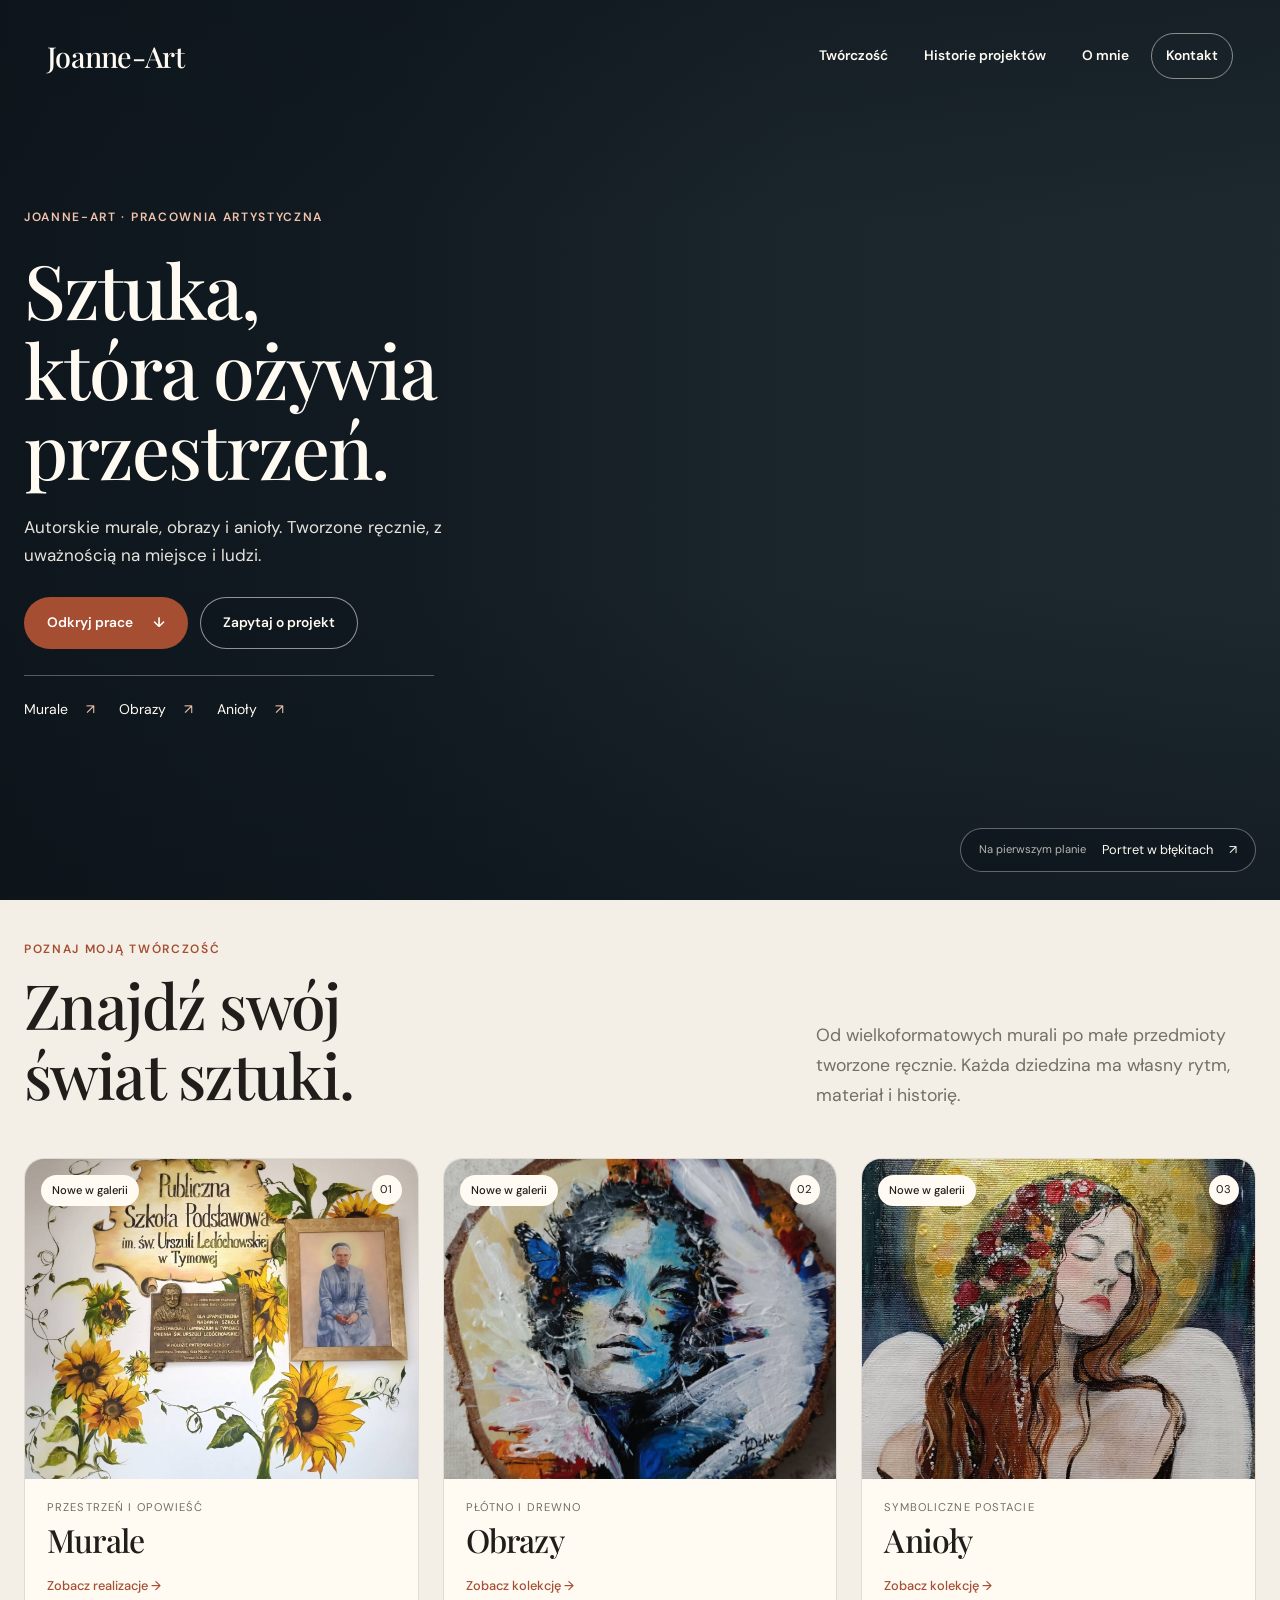
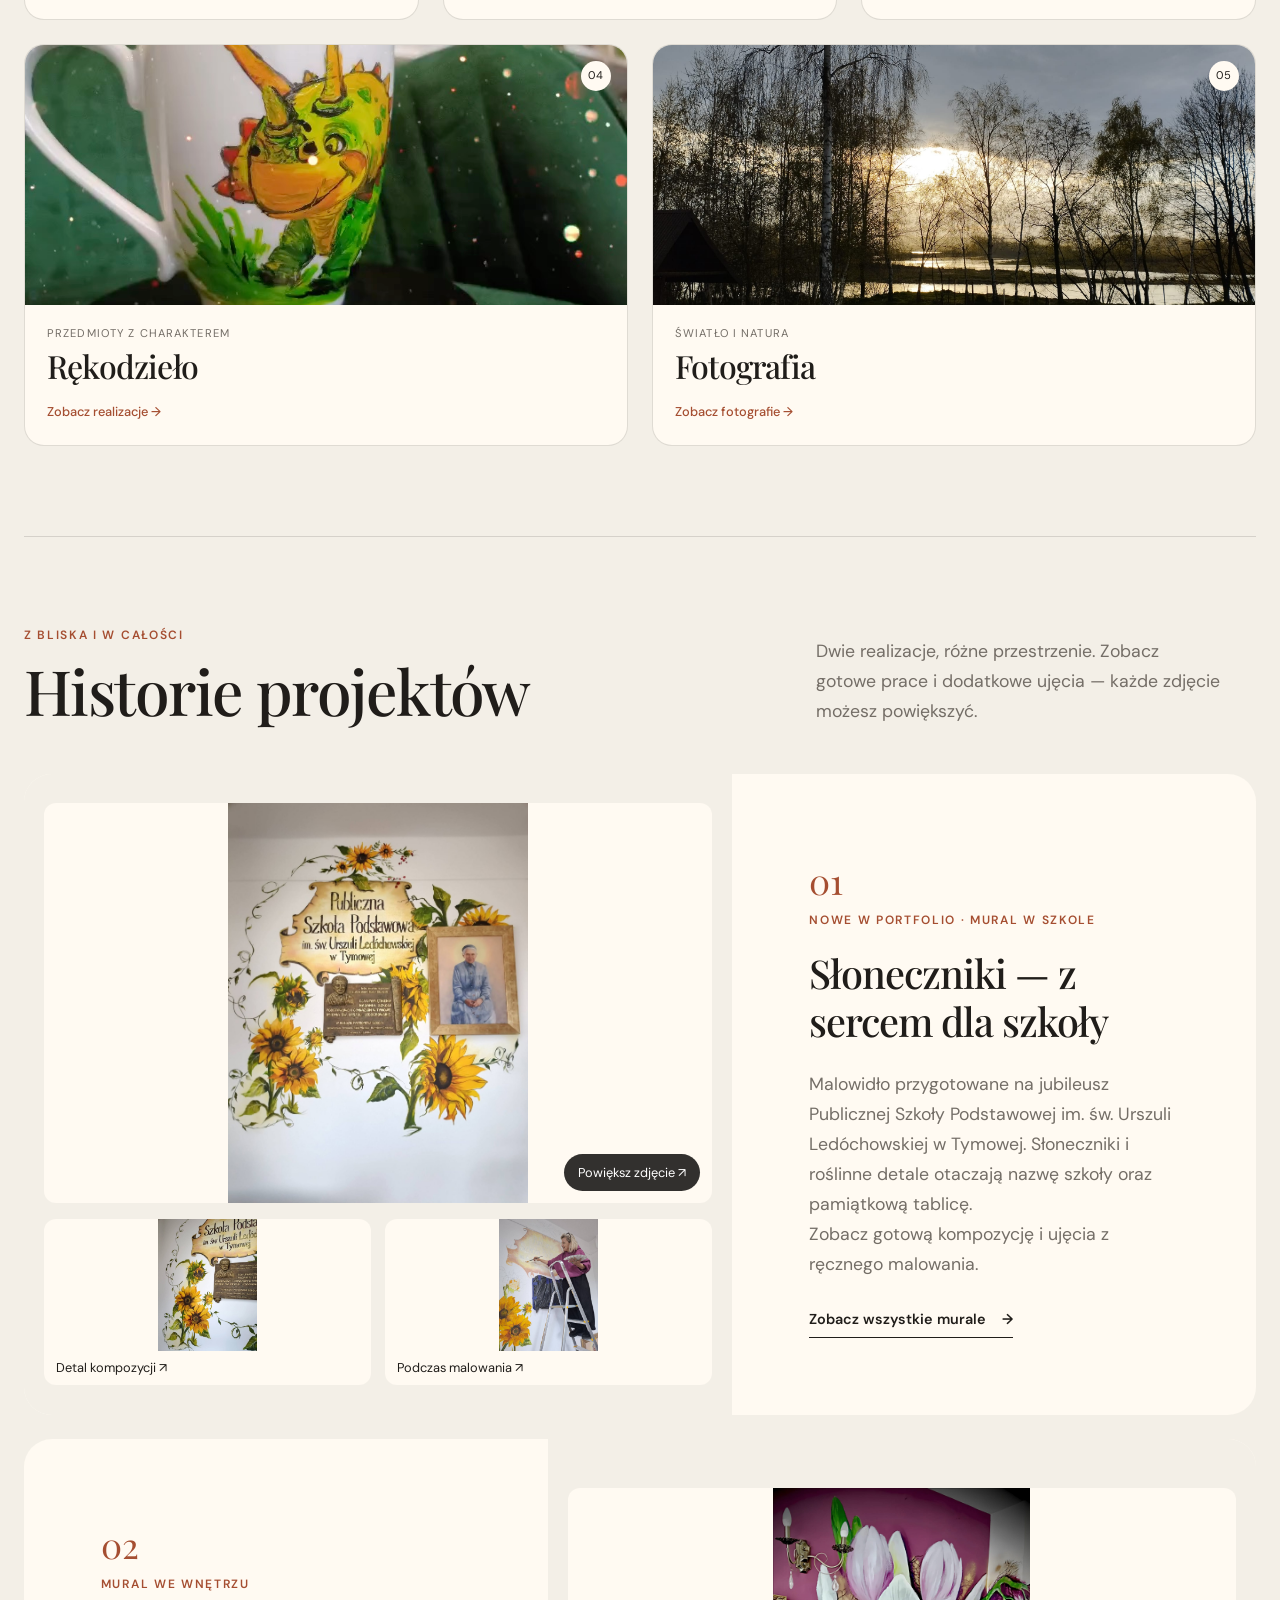
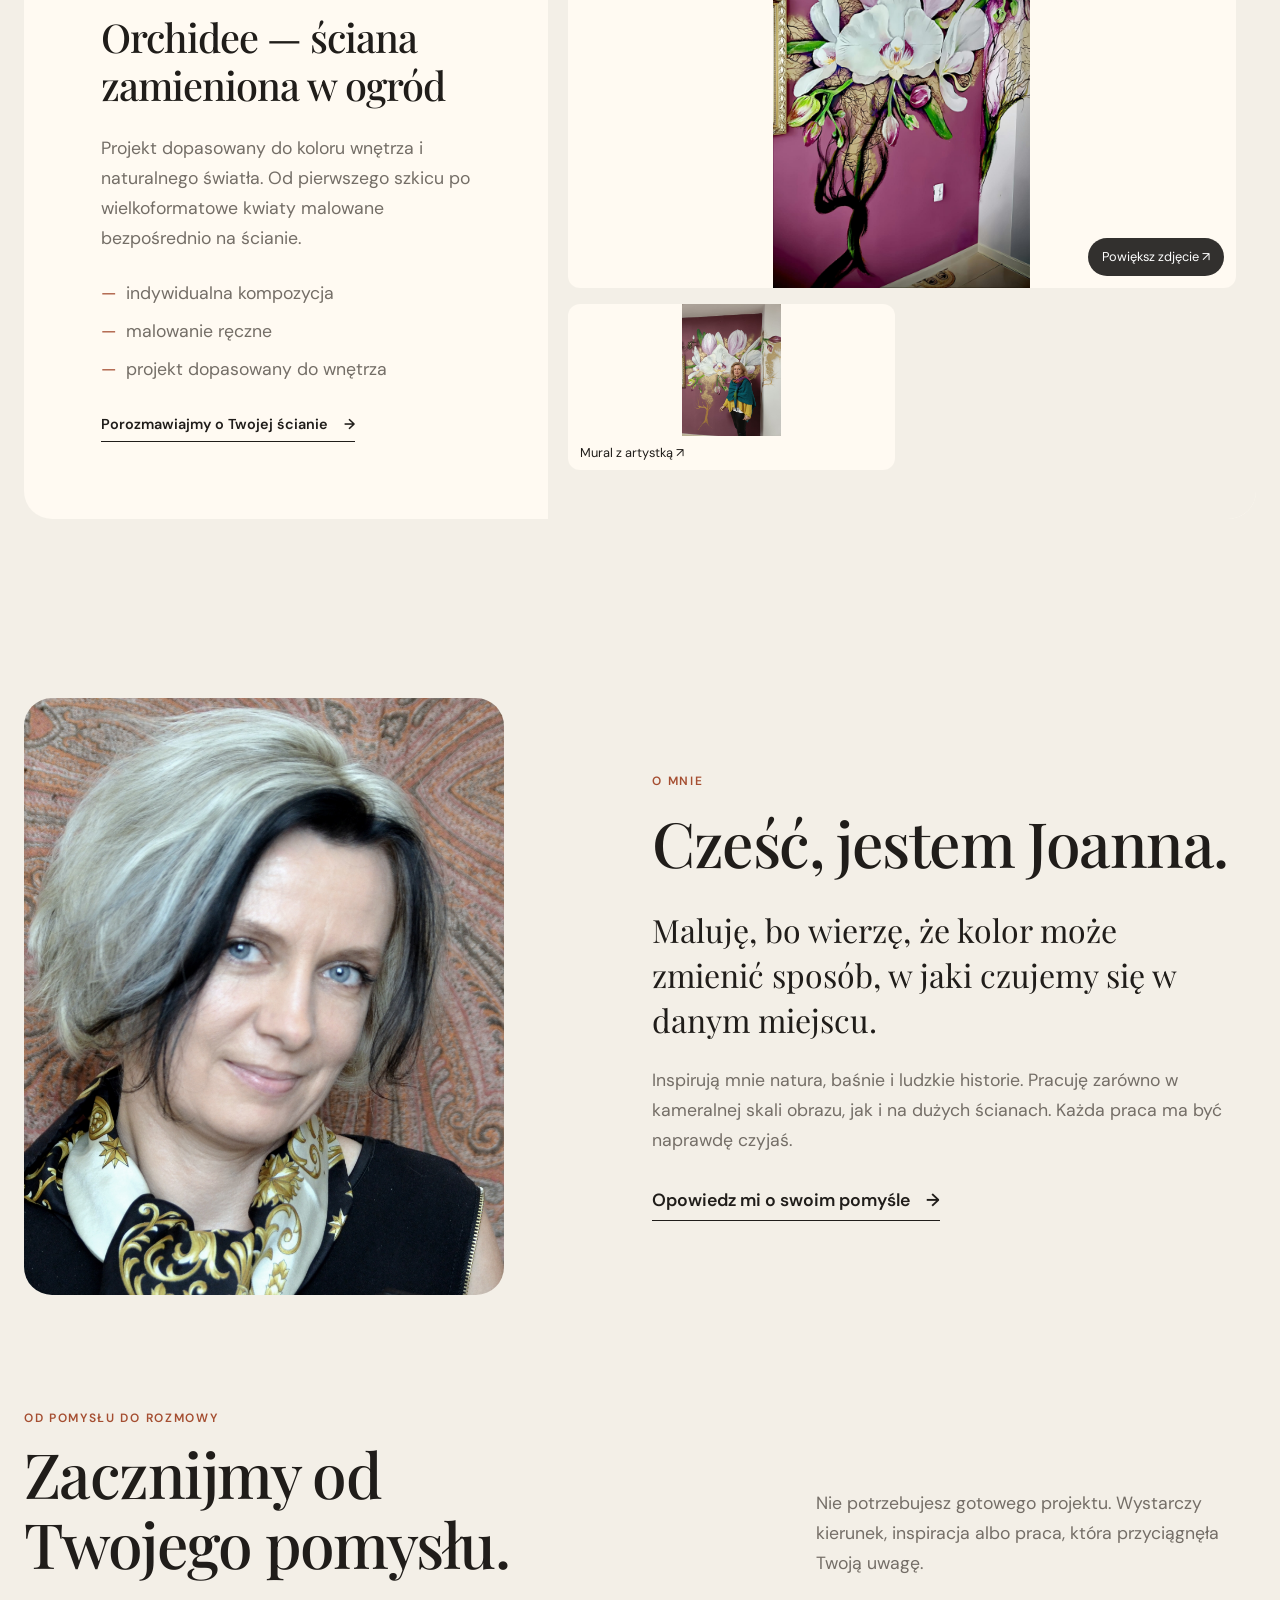
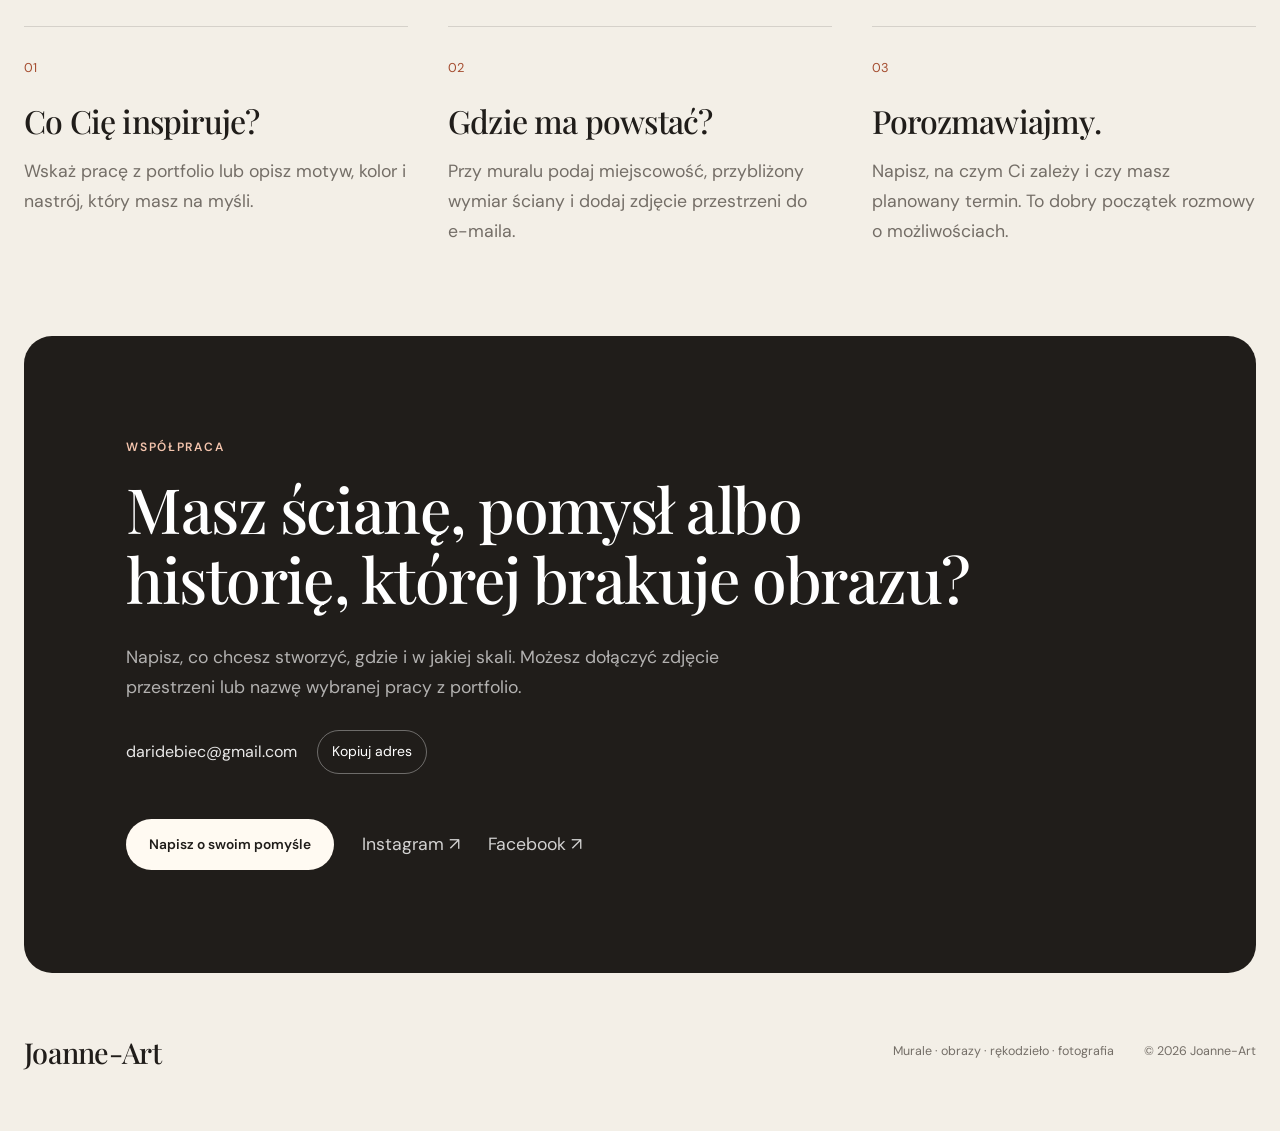
==== commit 8e3830d4: "Add new artwork and refresh homepage and gallery navigation" ====
--- a/index.html
+++ b/index.html
@@ -28,12 +28,12 @@
   <link rel="icon" href="favicon.ico" sizes="16x16 32x32">
   <link rel="apple-touch-icon" sizes="180x180" href="assets/brand/apple-touch-icon.png">
   <link rel="manifest" href="site.webmanifest">
-  <link rel="preload" as="image" href="assets/murale/bajkowy-las-panorama.jpg" media="(min-width: 721px)" fetchpriority="high">
-  <link rel="preload" as="image" href="assets/murale/orchidee-gotowy-mural.jpg" media="(max-width: 720px)" fetchpriority="high">
+  <link rel="preload" as="image" href="assets/obrazy/portret-w-blekitach.jpg" media="(min-width: 721px)" fetchpriority="high">
+  <link rel="preload" as="image" href="assets/anioly/aniol-jesienny.jpg" media="(max-width: 720px)" fetchpriority="high">
   <link rel="preconnect" href="https://fonts.googleapis.com">
   <link rel="preconnect" href="https://fonts.gstatic.com" crossorigin>
   <link href="https://fonts.googleapis.com/css2?family=DM+Sans:wght@400;500;600&family=Playfair+Display:wght@500;600&display=swap" rel="stylesheet">
-  <link rel="stylesheet" href="style.css?v=20261011-portraits">
+  <link rel="stylesheet" href="style.css?v=20261022-header">
   <script type="application/ld+json">
   {
     "@context": "https://schema.org",
@@ -69,45 +69,36 @@
   </header>
 
   <main id="main-content" tabindex="-1">
-    <section class="hero" id="start">
+    <section class="hero hero-immersive" id="start">
       <picture class="hero-media">
-        <source media="(max-width: 720px)" srcset="assets/murale/orchidee-gotowy-mural.jpg">
-        <img src="assets/murale/bajkowy-las-panorama.jpg" alt="Artystyczny mural autorstwa Joanne-Art" fetchpriority="high" decoding="async">
+        <source media="(max-width: 720px)" srcset="assets/anioly/aniol-jesienny.jpg">
+        <img src="assets/obrazy/portret-w-blekitach.jpg" alt="Ręcznie malowana praca Joanne-Art wypełniająca pierwszy ekran" fetchpriority="high" decoding="async">
       </picture>
-      <div class="hero-shade"></div>
+      <div class="hero-shade" aria-hidden="true"></div>
       <div class="hero-copy">
-        <p class="eyebrow light">Joanne-Art · sztuka tworzona ręcznie</p>
-        <h1>Ożywiam przestrzenie obrazem i kolorem.</h1>
-        <p class="hero-lead">Murale, obrazy i artystyczne realizacje, które powstają z uważności na miejsce, ludzi i ich historie.</p>
-        <div class="hero-actions">
-          <a class="button primary" href="#tworczosc">Zobacz prace</a>
-          <a class="button ghost" href="#kontakt">Zapytaj o projekt</a>
-        </div>
+          <p class="eyebrow">Joanne-Art · pracownia artystyczna</p>
+          <h1>Sztuka, która ożywia przestrzeń.</h1>
+          <p class="hero-lead">Autorskie murale, obrazy i anioły. Tworzone ręcznie, z uważnością na miejsce i ludzi.</p>
+          <div class="hero-actions">
+            <a class="button primary" href="#tworczosc">Odkryj prace <span aria-hidden="true">↓</span></a>
+            <a class="button outline" href="#kontakt">Zapytaj o projekt</a>
+          </div>
+          <div class="hero-shortcuts" aria-label="Popularne kategorie"><a href="murale.html">Murale <span aria-hidden="true">↗</span></a><a href="obrazy.html">Obrazy <span aria-hidden="true">↗</span></a><a href="anioly.html">Anioły <span aria-hidden="true">↗</span></a></div>
       </div>
-      <p class="hero-index">Portfolio · 2026</p>
-    </section>
-
-    <section class="intro section-shell">
-      <p class="eyebrow">Pracownia Joanne-Art</p>
-      <div class="intro-grid">
-        <h2>Sztuka, która zmienia zwykłe miejsca w osobiste historie.</h2>
-        <div>
-          <p>Tworzę wielkoformatowe murale, obrazy na płótnie i drewnie oraz projekty wykonywane na indywidualne zamówienie.</p>
-          <p>Każda realizacja zaczyna się od rozmowy — o przestrzeni, emocji i efekcie, który ma pozostać na lata.</p>
-        </div>
-      </div>
+      <a class="hero-work-link hero-work-desktop" href="obrazy.html"><span>Na pierwszym planie</span>Portret w błękitach <span aria-hidden="true">↗</span></a>
+      <a class="hero-work-link hero-work-mobile" href="anioly.html"><span>Na pierwszym planie</span>Jesienny anioł <span aria-hidden="true">↗</span></a>
     </section>
 
     <section class="disciplines section-shell" id="tworczosc">
       <div class="section-head">
-        <div><p class="eyebrow">Poznaj moją twórczość</p><h2>Pięć światów.<br>Jedna wrażliwość.</h2></div>
+        <div><p class="eyebrow">Poznaj moją twórczość</p><h2>Znajdź swój<br>świat sztuki.</h2></div>
         <p class="section-intro">Od wielkoformatowych murali po małe przedmioty tworzone ręcznie. Każda dziedzina ma własny rytm, materiał i historię.</p>
       </div>
       <div class="discipline-grid">
-        <a class="discipline-card large" href="murale.html"><img src="assets/murale/bajkowy-las-panorama.jpg" alt="Baśniowy mural leśny" loading="lazy" decoding="async"><span class="discipline-number">01</span><div><p>Przestrzeń i opowieść</p><h3>Murale</h3><span>Zobacz realizacje →</span></div></a>
-        <a class="discipline-card" href="obrazy.html"><img src="assets/obrazy/zloty-portret.jpg" alt="Złoty portret" loading="lazy" decoding="async"><span class="discipline-number">02</span><div><p>Płótno i drewno</p><h3>Obrazy</h3><span>Zobacz kolekcję →</span></div></a>
-        <a class="discipline-card" href="anioly.html"><img src="assets/anioly/aniol-kolorowy.jpg" alt="Kolorowy anioł" loading="lazy" decoding="async"><span class="discipline-number">03</span><div><p>Symboliczne postacie</p><h3>Anioły</h3><span>Zobacz kolekcję →</span></div></a>
-        <a class="discipline-card" href="rekodzielo.html"><video src="assets/rekodzielo/kubek-smok.mp4" muted autoplay loop playsinline preload="metadata" aria-label="Ręcznie wykonany kubek ze smokiem"></video><span class="discipline-number">04</span><div><p>Przedmioty z charakterem</p><h3>Rękodzieło</h3><span>Zobacz realizacje →</span></div></a>
+        <a class="discipline-card large" href="murale.html"><img src="assets/murale/sloneczniki-szkola-tymowa.jpg" alt="Mural ze słonecznikami dla szkoły w Tymowej" loading="lazy" decoding="async"><span class="discipline-badge">Nowe w galerii</span><span class="discipline-number">01</span><div><p>Przestrzeń i opowieść</p><h3>Murale</h3><span>Zobacz realizacje →</span></div></a>
+        <a class="discipline-card cover-portrait" href="obrazy.html"><img src="assets/obrazy/portret-w-blekitach.jpg" alt="Portret w błękitach na drewnie" loading="lazy" decoding="async"><span class="discipline-badge">Nowe w galerii</span><span class="discipline-number">02</span><div><p>Płótno i drewno</p><h3>Obrazy</h3><span>Zobacz kolekcję →</span></div></a>
+        <a class="discipline-card cover-angel" href="anioly.html"><img src="assets/anioly/aniol-jesienny.jpg" alt="Jesienny anioł w kwiatowym wianku" loading="lazy" decoding="async"><span class="discipline-badge">Nowe w galerii</span><span class="discipline-number">03</span><div><p>Symboliczne postacie</p><h3>Anioły</h3><span>Zobacz kolekcję →</span></div></a>
+        <a class="discipline-card" href="rekodzielo.html"><img src="assets/rekodzielo/kubek-smok.jpg" alt="Ręcznie wykonany kubek ze smokiem" loading="lazy" decoding="async"><span class="discipline-number">04</span><div><p>Przedmioty z charakterem</p><h3>Rękodzieło</h3><span>Zobacz realizacje →</span></div></a>
         <a class="discipline-card large" href="fotografia.html"><img src="assets/fotografia/zimowy-zachod.jpg" alt="Zimowy zachód słońca" loading="lazy" decoding="async"><span class="discipline-number">05</span><div><p>Światło i natura</p><h3>Fotografia</h3><span>Zobacz fotografie →</span></div></a>
       </div>
     </section>
@@ -115,7 +106,18 @@
     <section class="featured section-shell" id="projekty">
       <div class="section-head"><div><p class="eyebrow">Z bliska i w całości</p><h2>Historie projektów</h2></div><p class="section-intro">Dwie realizacje, różne przestrzenie. Zobacz gotowe prace i dodatkowe ujęcia — każde zdjęcie możesz powiększyć.</p></div>
       <article class="project-story">
-        <div class="project-copy"><p class="project-number">01</p><p class="eyebrow">Mural we wnętrzu</p><h3>Orchidee — ściana zamieniona w ogród</h3><p>Projekt dopasowany do koloru wnętrza i naturalnego światła. Od pierwszego szkicu po wielkoformatowe kwiaty malowane bezpośrednio na ścianie.</p><ul><li>indywidualna kompozycja</li><li>malowanie ręczne</li><li>projekt dopasowany do wnętrza</li></ul></div>
+        <div class="project-copy"><p class="project-number">01</p><p class="eyebrow">Nowe w portfolio · mural w szkole</p><h3>Słoneczniki — z sercem dla szkoły</h3><p>Malowidło przygotowane na jubileusz Publicznej Szkoły Podstawowej im. św. Urszuli Ledóchowskiej w Tymowej. Słoneczniki i roślinne detale otaczają nazwę szkoły oraz pamiątkową tablicę.</p><p>Zobacz gotową kompozycję i ujęcia z ręcznego malowania.</p></div>
+        <div class="project-image story-gallery" aria-label="Zdjęcia projektu Słoneczniki dla szkoły">
+          <a class="story-photo project-cover" href="assets/murale/sloneczniki-szkola-tymowa.jpg" data-project="sloneczniki" data-title="Słoneczniki dla szkoły w Tymowej — gotowy mural"><img src="assets/murale/sloneczniki-szkola-tymowa.jpg" alt="Gotowy mural ze słonecznikami i nazwą szkoły w Tymowej" width="1350" height="1800" loading="lazy"><span class="photo-action">Powiększ zdjęcie ↗</span></a>
+          <div class="project-thumbnails">
+            <a class="story-photo" href="assets/murale/sloneczniki-szkola-detal.jpg" data-project="sloneczniki" data-title="Słoneczniki — detal z tablicą"><img src="assets/murale/sloneczniki-szkola-detal.jpg" alt="Słoneczniki wokół pamiątkowej tablicy" width="1350" height="1800" loading="lazy"><span>Detal kompozycji ↗</span></a>
+            <a class="story-photo" href="assets/murale/sloneczniki-szkola-w-trakcie.jpg" data-project="sloneczniki" data-title="Słoneczniki — podczas malowania"><img src="assets/murale/sloneczniki-szkola-w-trakcie.jpg" alt="Joanna malująca mural na szkolnej ścianie" width="1350" height="1800" loading="lazy"><span>Podczas malowania ↗</span></a>
+          </div>
+        </div>
+        <div class="story-cta"><a class="text-link" href="murale.html">Zobacz wszystkie murale <span>→</span></a></div>
+      </article>
+      <article class="project-story reverse">
+        <div class="project-copy"><p class="project-number">02</p><p class="eyebrow">Mural we wnętrzu</p><h3>Orchidee — ściana zamieniona w ogród</h3><p>Projekt dopasowany do koloru wnętrza i naturalnego światła. Od pierwszego szkicu po wielkoformatowe kwiaty malowane bezpośrednio na ścianie.</p><ul><li>indywidualna kompozycja</li><li>malowanie ręczne</li><li>projekt dopasowany do wnętrza</li></ul></div>
         <div class="project-image story-gallery" aria-label="Zdjęcia projektu Orchidee">
           <a class="story-photo project-cover" href="assets/murale/orchidee-gotowy-mural.jpg" data-project="orchidee" data-title="Orchidee — gotowy mural"><img src="assets/murale/orchidee-gotowy-mural.jpg" alt="Gotowy mural z białymi orchideami" loading="lazy"><span class="photo-action">Powiększ zdjęcie ↗</span></a>
           <div class="project-thumbnails">
@@ -123,17 +125,6 @@
           </div>
         </div>
         <div class="story-cta"><a class="text-link" href="#kontakt">Porozmawiajmy o Twojej ścianie <span>→</span></a></div>
-      </article>
-      <article class="project-story reverse">
-        <div class="project-copy"><p class="project-number">02</p><p class="eyebrow">Sztuka w przestrzeni</p><h3>Kolorowa ścieżka — obraz, po którym można spacerować</h3><p>Ogród zyskał własny rytm dzięki geometrycznej kompozycji prowadzącej przez zieleń. Realizacja łączy funkcjonalną nawierzchnię z pełnoprawnym dziełem.</p></div>
-        <div class="project-image story-gallery" aria-label="Zdjęcia projektu Kolorowa ścieżka">
-          <a class="story-photo project-cover" href="assets/murale/sciezka-panorama.jpg" data-project="sciezka" data-title="Kolorowa ścieżka — panorama"><img src="assets/murale/sciezka-panorama.jpg" alt="Cała kompozycja kolorowej ścieżki w ogrodzie" loading="lazy"><span class="photo-action">Powiększ zdjęcie ↗</span></a>
-          <div class="project-thumbnails">
-            <a class="story-photo" href="assets/murale/sciezka-detal.jpg" data-project="sciezka" data-title="Kolorowa ścieżka — detal"><img src="assets/murale/sciezka-detal.jpg" alt="Detal malowanej ścieżki" loading="lazy"><span>Detal kompozycji ↗</span></a>
-            <a class="story-photo" href="assets/murale/sciezka-z-artystka.jpg" data-project="sciezka" data-title="Kolorowa ścieżka — z „artystką”"><img src="assets/murale/sciezka-z-artystka.jpg" alt="Kolorowa ścieżka z „artystką”" loading="lazy"><span>Ścieżka z „artystką” ↗</span></a>
-          </div>
-        </div>
-        <div class="story-cta"><a class="text-link" href="#kontakt">Opowiedz o swojej przestrzeni <span>→</span></a></div>
       </article>
     </section>
 
--- a/style.css
+++ b/style.css
@@ -553,3 +553,102 @@
     .portrait-preview { transition: none; }
   }
 }
+
+@layer experience {
+  .discipline-badge { position: absolute; top: 18px; left: 18px; z-index: 2; padding: 6px 11px; border-radius: 999px; background: var(--cream); color: var(--ink); font-size: .7rem; font-weight: 500; }
+  .cover-portrait img { object-position: 50% 35%; }
+  .cover-angel img { object-position: 50% 25%; }
+}
+
+/* Give the artwork its own space and keep navigation readable. */
+@layer experience {
+  body:not(.category-page) { --section: clamp(64px, 7vw, 104px); }
+  .button.outline { color: var(--ink); border-color: var(--line); background: transparent; }
+  .button.outline:hover { background: var(--cream); border-color: var(--ink); }
+  .hero-shortcuts { display: flex; flex-wrap: wrap; gap: 24px; margin-top: 28px; padding-top: 20px; border-top: 1px solid var(--line); }
+  .hero-shortcuts a { display: inline-flex; align-items: center; gap: 18px; min-height: 44px; font-size: .875rem; }
+  .hero-shortcuts a:hover { color: var(--clay); }
+  .hero-shortcuts span { color: var(--clay); }
+  .disciplines { padding-top: 40px; }
+  .discipline-grid { grid-template-columns: repeat(6,minmax(0,1fr)); grid-auto-rows: auto; gap: 24px; }
+  .discipline-card, .discipline-card.large { grid-column: span 2; display: flex; flex-direction: column; min-width: 0; height: auto; border: 1px solid var(--line); background: var(--cream); color: var(--ink); border-radius: 20px; }
+  .discipline-card:nth-child(n+4) { grid-column: span 3; }
+  .discipline-card::after { display: none; }
+  .discipline-card img { position: static; width: 100%; height: 320px; object-fit: cover; }
+  .discipline-card:nth-child(n+4) img { height: 260px; }
+  .discipline-card:hover img { transform: none; opacity: 1; }
+  .discipline-card:hover { border-color: var(--clay); }
+  .discipline-card > div { position: static; padding: 20px 22px; }
+  .discipline-card > div > p { color: var(--muted); font-size: .7rem; }
+  .discipline-card > div > h3 { margin: 5px 0 10px; font-size: 2rem; }
+  .discipline-card > div > span { color: var(--clay); font-size: .8rem; }
+  .discipline-card .discipline-number { top: 16px; right: 16px; display: grid; place-items: center; width: 30px; height: 30px; border-radius: 50%; background: var(--cream); color: var(--ink); }
+  .discipline-badge { top: 16px; left: 16px; }
+  .work-select { width: 180px; min-height: 44px; padding: 6px 28px 6px 12px; border: 0; border-right: 1px solid var(--line); border-radius: 0; background: transparent; color: var(--ink); font: .8rem var(--sans); text-overflow: ellipsis; cursor: pointer; }
+  .work-position { min-width: 48px; }
+  @media (min-width: 721px) and (max-width: 980px) {
+    .discipline-card img { height: 260px; }
+    .discipline-card > div { padding: 16px; }
+    .discipline-card > div > h3 { font-size: 1.75rem; }
+  }
+  @media (max-width: 720px) {
+    .hero-shortcuts { margin-top: 20px; padding-top: 12px; gap: 28px; }
+    .disciplines { padding-top: 48px; }
+    .discipline-grid { grid-template-columns: minmax(0,1fr); gap: 20px; }
+    .discipline-card, .discipline-card.large, .discipline-card:nth-child(n+4) { grid-column: auto; height: auto; }
+    .discipline-card img, .discipline-card:nth-child(n+4) img { height: 280px; }
+    .discipline-card > div { padding: 18px 20px; }
+    .discipline-card > div > h3 { font-size: 1.75rem; }
+    .work-navigation { left: 14px; right: 14px; justify-content: center; }
+    .work-select { flex: 1; min-width: 0; width: 0; max-width: 220px; }
+    .work-navigation button { flex: 0 0 44px; }
+    .work-position { flex: 0 0 48px; }
+  }
+}
+
+@layer experience {
+  .hero.hero-immersive { display: flex; flex-direction: column; justify-content: center; min-height: max(720px, 100svh); padding: 128px 0 88px; overflow: hidden; background: #1e2930; }
+  .hero-immersive .hero-media img { object-position: 50% 38%; }
+  .hero-immersive .hero-shade { background: linear-gradient(90deg, rgba(12,20,26,.88) 0%, rgba(12,20,26,.67) 30%, rgba(12,20,26,.18) 62%, rgba(12,20,26,.06) 100%), linear-gradient(0deg, rgba(12,20,26,.55), transparent 35%); }
+  .hero-immersive .hero-copy { padding: 0; color: var(--cream); }
+  .hero-immersive .eyebrow { color: #f3c4ad; margin-bottom: 24px; }
+  .hero-immersive h1 { max-width: 10ch; font-size: clamp(3.4rem, 1.5rem + 4vw, 5.5rem); line-height: 1.06; }
+  .hero-immersive .hero-lead { max-width: 35ch; margin-top: 24px; color: rgba(255,250,242,.9); font-size: 1.0625rem; }
+  .hero-immersive .hero-actions { margin-top: 28px; gap: 12px; }
+  .hero-immersive .button { gap: 20px; }
+  .hero-immersive .button.outline { border-color: rgba(255,250,242,.55); color: var(--cream); background: rgba(12,20,26,.12); }
+  .hero-immersive .button.outline:hover { background: var(--cream); border-color: var(--cream); color: var(--ink); }
+  .hero-immersive .hero-shortcuts { max-width: 410px; border-color: rgba(255,250,242,.3); margin-top: 26px; padding-top: 12px; }
+  .hero-immersive .hero-shortcuts span { color: #f3c4ad; }
+  .hero-immersive .hero-shortcuts a:hover { color: #f3c4ad; }
+  .hero-work-link { position: absolute; right: 24px; bottom: 28px; z-index: 2; display: flex; align-items: center; gap: 16px; min-height: 44px; padding: 10px 18px; border: 1px solid rgba(255,250,242,.35); border-radius: 999px; color: var(--cream); background: rgba(12,20,26,.55); font-size: .8rem; }
+  .hero-work-link > span:first-child { color: rgba(255,250,242,.7); font-size: .7rem; }
+  .hero-work-link:hover { background: var(--ink); }
+  .hero-work-mobile { display: none; }
+  @media (max-width: 720px) {
+    .hero.hero-immersive { justify-content: flex-end; min-height: max(780px,100svh); padding: 120px 0 96px; }
+    .hero-immersive .hero-media img { object-position: 60% 25%; }
+    .hero-immersive .hero-shade { background: linear-gradient(0deg, rgba(12,20,26,.94) 0%, rgba(12,20,26,.82) 24%, rgba(12,20,26,.46) 52%, rgba(12,20,26,.06) 78%); }
+    .hero-immersive .hero-copy { width: calc(100% - 28px); }
+    .hero-immersive .eyebrow { margin-bottom: 18px; font-size: .65rem; }
+    .hero-immersive h1 { max-width: 12ch; font-size: clamp(2.65rem,10.8vw,3.7rem); }
+    .hero-immersive .hero-lead { margin-top: 20px; max-width: 34ch; font-size: 1rem; }
+    .hero-immersive .hero-actions { flex-direction: row; margin-top: 24px; gap: 10px; }
+    .hero-immersive .button { flex: 1; padding-inline: 12px; font-size: .8rem; gap: 12px; }
+    .hero-immersive .hero-shortcuts { margin-top: 20px; padding-top: 10px; gap: 24px; }
+    .hero-work-desktop { display: none; }
+    .hero-work-mobile { display: flex; right: 14px; bottom: 22px; padding: 7px 14px; gap: 12px; }
+    .hero-work-link > span:first-child { font-size: .65rem; }
+  }
+}
+
+/* Let the hero show through until the page has been scrolled. */
+@layer experience {
+  .hero-immersive .hero-shade::before { content: ""; position: absolute; inset: 0; background: linear-gradient(180deg, rgba(12,20,26,.4), transparent 25%); }
+  .site-header { background: transparent; border-color: transparent; box-shadow: none; -webkit-backdrop-filter: none; backdrop-filter: none; transition: background .2s, border-color .2s, box-shadow .2s, color .2s; }
+  body:not(.category-page):not(.menu-open) .site-header:not(.scrolled) { color: var(--cream); }
+  body:not(.category-page):not(.menu-open) .site-header:not(.scrolled) .nav-contact { color: var(--cream); border: 1px solid rgba(255,250,242,.5); background: transparent; }
+  body:not(.category-page):not(.menu-open) .site-header:not(.scrolled) .nav a:hover { background: rgba(255,250,242,.14); }
+  body:not(.category-page):not(.menu-open) .site-header:not(.scrolled) .menu-button { background: transparent; color: var(--cream); border: 1px solid rgba(255,250,242,.5); }
+  .site-header.scrolled, body.menu-open .site-header { background: rgba(255,250,242,.97); color: var(--ink); border-color: var(--line); box-shadow: 0 8px 28px rgba(32,29,26,.1); }
+}
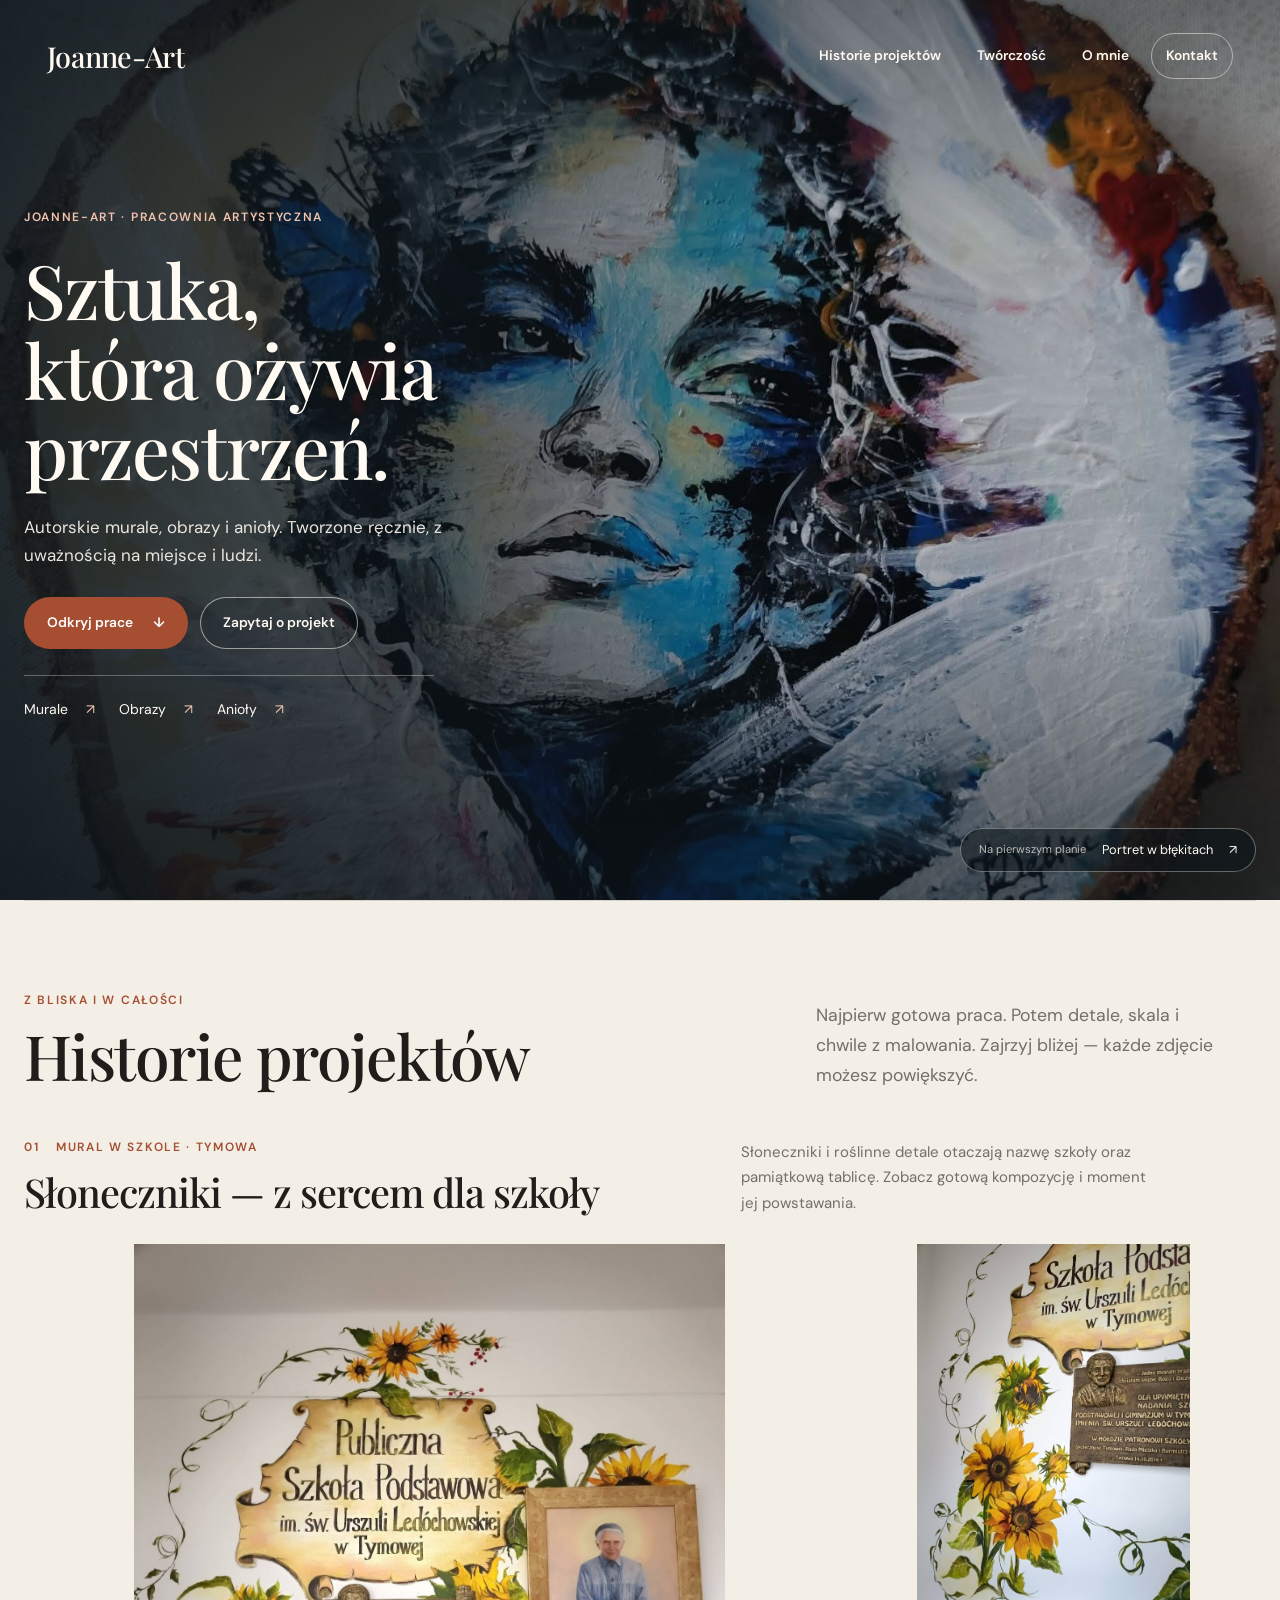
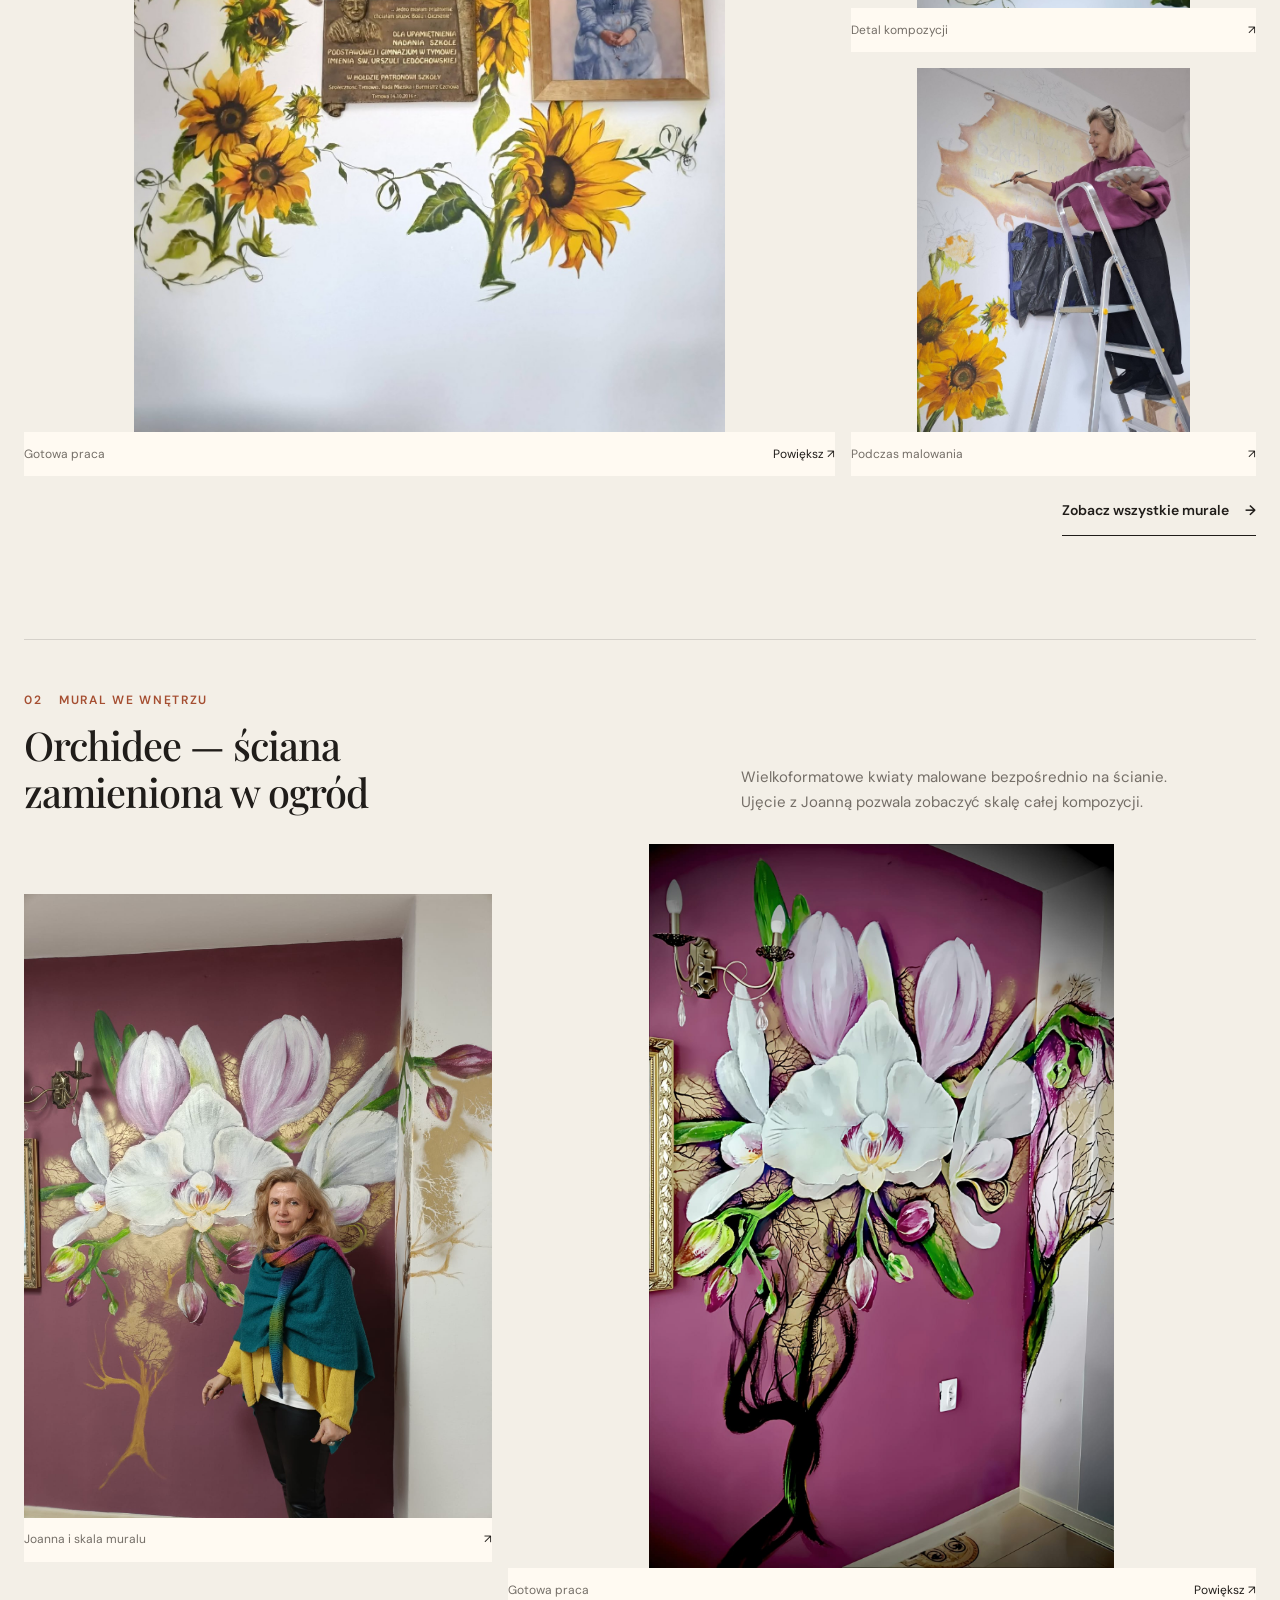
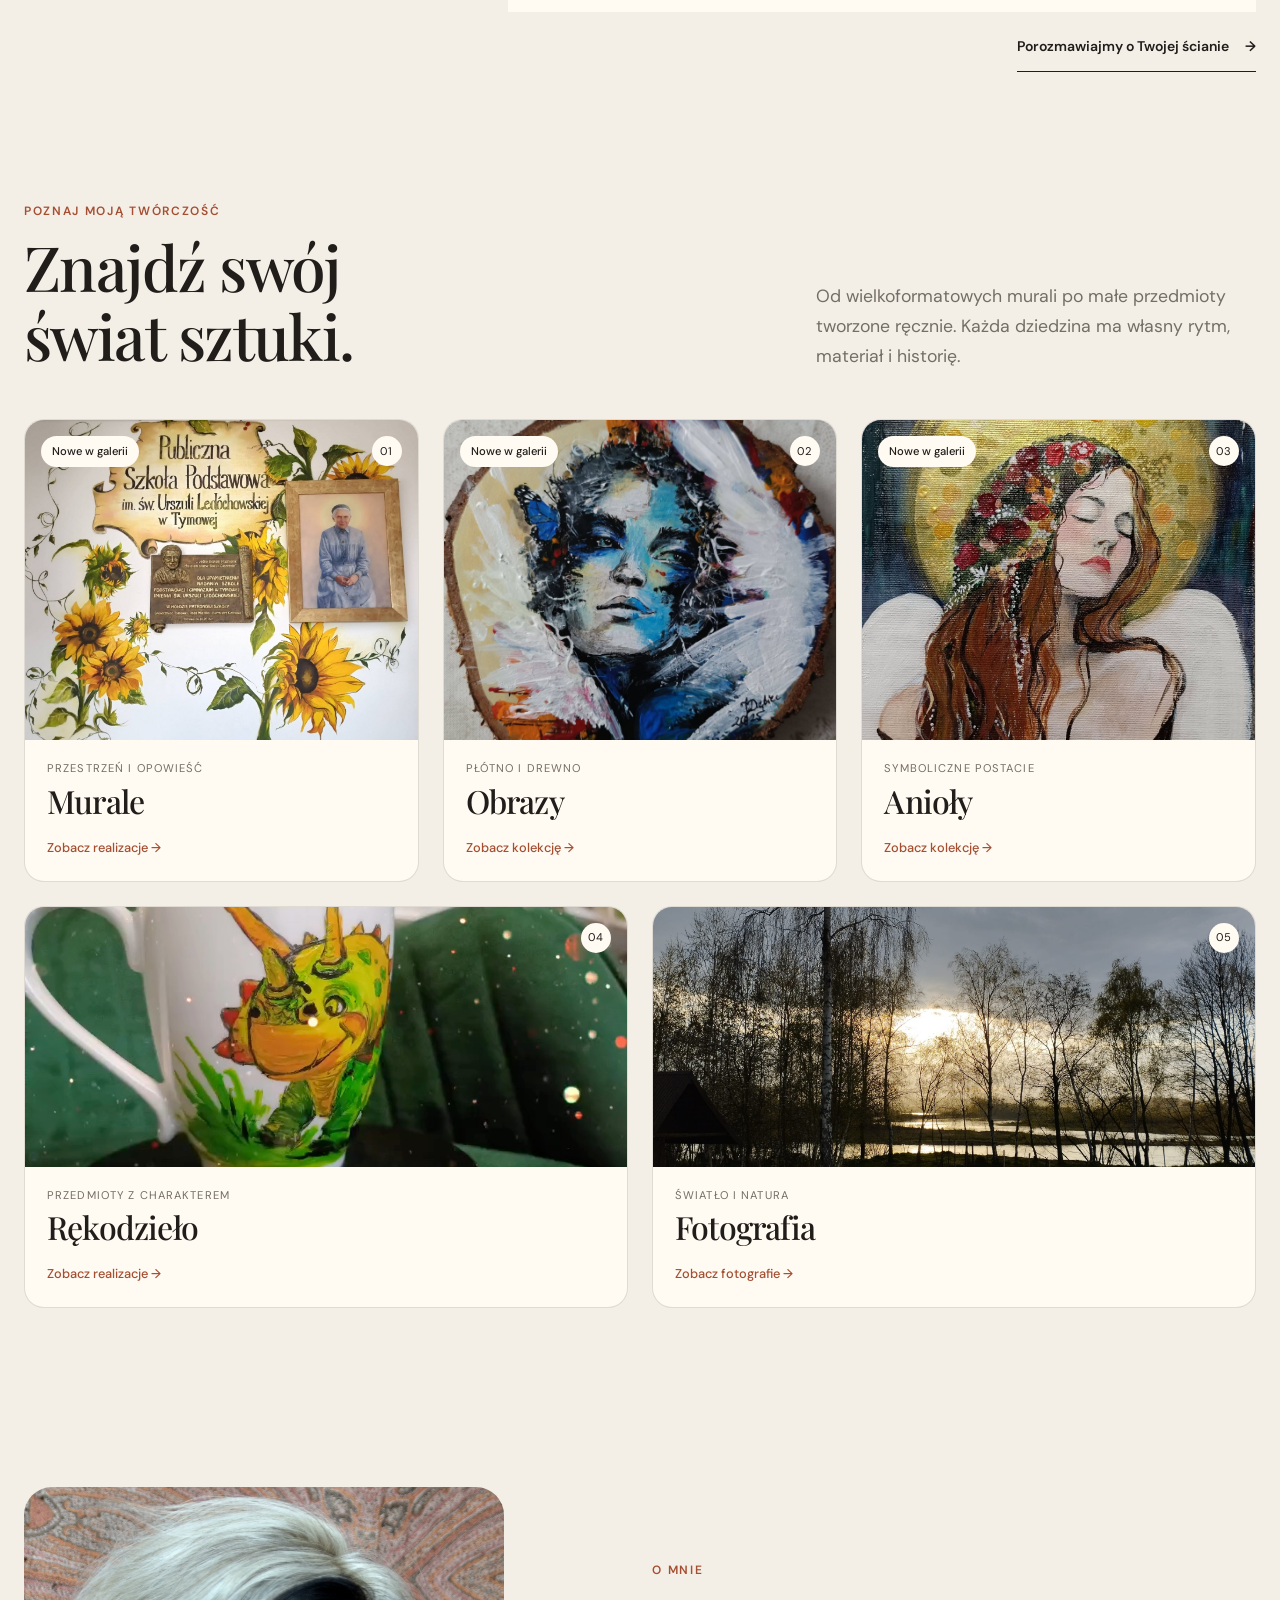
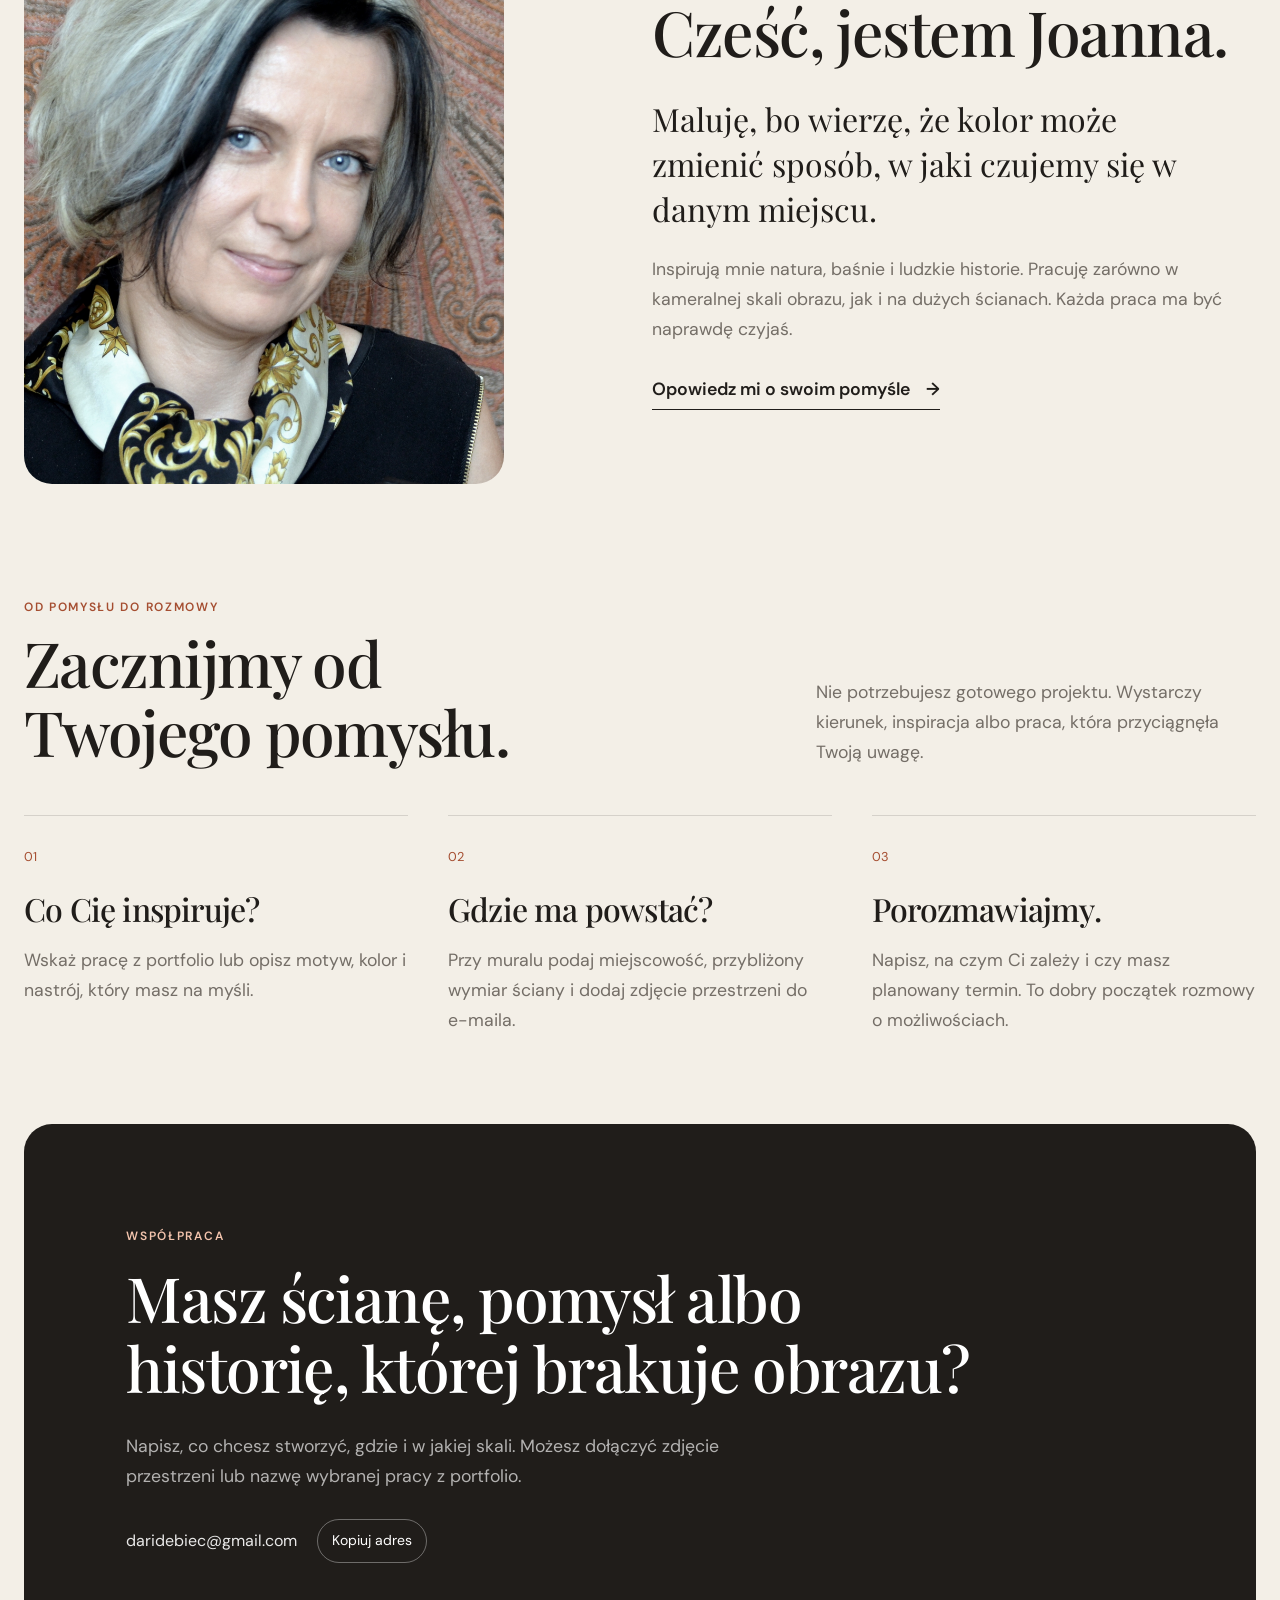
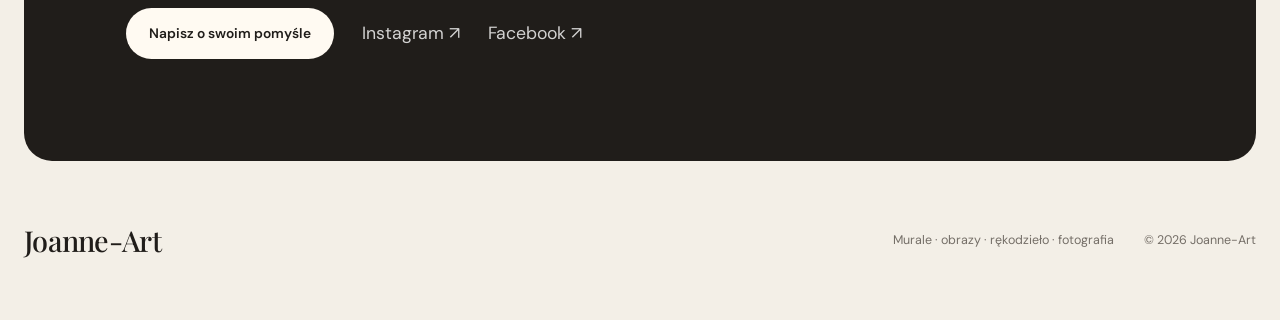
==== commit 0bb07d07: "Refresh project stories and add gallery overview layout" ====
--- a/index.html
+++ b/index.html
@@ -33,7 +33,7 @@
   <link rel="preconnect" href="https://fonts.googleapis.com">
   <link rel="preconnect" href="https://fonts.gstatic.com" crossorigin>
   <link href="https://fonts.googleapis.com/css2?family=DM+Sans:wght@400;500;600&family=Playfair+Display:wght@500;600&display=swap" rel="stylesheet">
-  <link rel="stylesheet" href="style.css?v=20261022-header">
+  <link rel="stylesheet" href="style.css?v=20261026-gallery">
   <script type="application/ld+json">
   {
     "@context": "https://schema.org",
@@ -58,8 +58,8 @@
   <header class="site-header">
     <a class="brand" href="#start" aria-label="Joanne-Art — strona główna">Joanne-Art</a>
     <nav class="nav" id="main-nav" aria-label="Główna nawigacja">
-      <a href="#tworczosc"><span>01</span>Twórczość</a>
-      <a href="#projekty"><span>02</span>Historie projektów</a>
+      <a href="#projekty"><span>01</span>Historie projektów</a>
+      <a href="#tworczosc"><span>02</span>Twórczość</a>
       <a href="#o-mnie"><span>03</span>O mnie</a>
       <a class="nav-contact" href="#kontakt"><span>04</span>Kontakt</a>
     </nav>
@@ -80,13 +80,44 @@
           <h1>Sztuka, która ożywia przestrzeń.</h1>
           <p class="hero-lead">Autorskie murale, obrazy i anioły. Tworzone ręcznie, z uważnością na miejsce i ludzi.</p>
           <div class="hero-actions">
-            <a class="button primary" href="#tworczosc">Odkryj prace <span aria-hidden="true">↓</span></a>
+            <a class="button primary" href="#projekty">Odkryj prace <span aria-hidden="true">↓</span></a>
             <a class="button outline" href="#kontakt">Zapytaj o projekt</a>
           </div>
           <div class="hero-shortcuts" aria-label="Popularne kategorie"><a href="murale.html">Murale <span aria-hidden="true">↗</span></a><a href="obrazy.html">Obrazy <span aria-hidden="true">↗</span></a><a href="anioly.html">Anioły <span aria-hidden="true">↗</span></a></div>
       </div>
       <a class="hero-work-link hero-work-desktop" href="obrazy.html"><span>Na pierwszym planie</span>Portret w błękitach <span aria-hidden="true">↗</span></a>
       <a class="hero-work-link hero-work-mobile" href="anioly.html"><span>Na pierwszym planie</span>Jesienny anioł <span aria-hidden="true">↗</span></a>
+    </section>
+
+    <section class="featured section-shell story-editorial" id="projekty">
+      <div class="section-head"><div><p class="eyebrow">Z bliska i w całości</p><h2>Historie projektów</h2></div><p class="section-intro">Najpierw gotowa praca. Potem detale, skala i chwile z malowania. Zajrzyj bliżej — każde zdjęcie możesz powiększyć.</p></div>
+      <article class="project-story" aria-labelledby="sloneczniki-title">
+        <div class="project-copy">
+          <div><p class="eyebrow"><span class="story-index">01</span> Mural w szkole · Tymowa</p><h3 id="sloneczniki-title">Słoneczniki — z sercem dla szkoły</h3></div>
+          <p>Słoneczniki i roślinne detale otaczają nazwę szkoły oraz pamiątkową tablicę. Zobacz gotową kompozycję i moment jej powstawania.</p>
+        </div>
+        <div class="project-image story-gallery" aria-label="Zdjęcia projektu Słoneczniki dla szkoły">
+          <a class="story-photo project-cover" href="assets/murale/sloneczniki-szkola-tymowa.jpg" data-project="sloneczniki" data-title="Słoneczniki dla szkoły w Tymowej — gotowy mural"><img src="assets/murale/sloneczniki-szkola-tymowa.jpg" alt="Gotowy mural ze słonecznikami i nazwą szkoły w Tymowej" width="1350" height="1800" loading="lazy" decoding="async"><span class="story-caption"><span>Gotowa praca</span><span>Powiększ ↗</span></span></a>
+          <div class="story-details">
+            <a class="story-photo" href="assets/murale/sloneczniki-szkola-detal.jpg" data-project="sloneczniki" data-title="Słoneczniki dla szkoły w Tymowej — detal z tablicą"><img src="assets/murale/sloneczniki-szkola-detal.jpg" alt="Słoneczniki wokół pamiątkowej tablicy" width="1350" height="1800" loading="lazy" decoding="async"><span class="story-caption"><span>Detal kompozycji</span><span aria-hidden="true">↗</span></span></a>
+            <a class="story-photo" href="assets/murale/sloneczniki-szkola-w-trakcie.jpg" data-project="sloneczniki" data-title="Słoneczniki dla szkoły w Tymowej — podczas malowania"><img src="assets/murale/sloneczniki-szkola-w-trakcie.jpg" alt="Joanna malująca mural na szkolnej ścianie" width="1350" height="1800" loading="lazy" decoding="async"><span class="story-caption"><span>Podczas malowania</span><span aria-hidden="true">↗</span></span></a>
+          </div>
+        </div>
+        <div class="story-cta"><a class="text-link" href="murale.html">Zobacz wszystkie murale <span>→</span></a></div>
+      </article>
+      <article class="project-story reverse" aria-labelledby="orchidee-title">
+        <div class="project-copy">
+          <div><p class="eyebrow"><span class="story-index">02</span> Mural we wnętrzu</p><h3 id="orchidee-title">Orchidee — ściana zamieniona w ogród</h3></div>
+          <p>Wielkoformatowe kwiaty malowane bezpośrednio na ścianie. Ujęcie z Joanną pozwala zobaczyć skalę całej kompozycji.</p>
+        </div>
+        <div class="project-image story-gallery" aria-label="Zdjęcia projektu Orchidee">
+          <a class="story-photo project-cover" href="assets/murale/orchidee-gotowy-mural.jpg" data-project="orchidee" data-title="Orchidee — gotowy mural"><img src="assets/murale/orchidee-gotowy-mural.jpg" alt="Gotowy mural z białymi orchideami" width="1316" height="2048" loading="lazy" decoding="async"><span class="story-caption"><span>Gotowa praca</span><span>Powiększ ↗</span></span></a>
+          <div class="story-details">
+            <a class="story-photo" href="assets/murale/orchidee-z-artystka.jpg" data-project="orchidee" data-title="Orchidee — z artystką"><img src="assets/murale/orchidee-z-artystka.jpg" alt="Joanna przy muralu orchidei, pokazująca skalę malowidła" width="1536" height="2048" loading="lazy" decoding="async"><span class="story-caption"><span>Joanna i skala muralu</span><span aria-hidden="true">↗</span></span></a>
+          </div>
+        </div>
+        <div class="story-cta"><a class="text-link" href="#kontakt">Porozmawiajmy o Twojej ścianie <span>→</span></a></div>
+      </article>
     </section>
 
     <section class="disciplines section-shell" id="tworczosc">
@@ -101,31 +132,6 @@
         <a class="discipline-card" href="rekodzielo.html"><img src="assets/rekodzielo/kubek-smok.jpg" alt="Ręcznie wykonany kubek ze smokiem" loading="lazy" decoding="async"><span class="discipline-number">04</span><div><p>Przedmioty z charakterem</p><h3>Rękodzieło</h3><span>Zobacz realizacje →</span></div></a>
         <a class="discipline-card large" href="fotografia.html"><img src="assets/fotografia/zimowy-zachod.jpg" alt="Zimowy zachód słońca" loading="lazy" decoding="async"><span class="discipline-number">05</span><div><p>Światło i natura</p><h3>Fotografia</h3><span>Zobacz fotografie →</span></div></a>
       </div>
-    </section>
-
-    <section class="featured section-shell" id="projekty">
-      <div class="section-head"><div><p class="eyebrow">Z bliska i w całości</p><h2>Historie projektów</h2></div><p class="section-intro">Dwie realizacje, różne przestrzenie. Zobacz gotowe prace i dodatkowe ujęcia — każde zdjęcie możesz powiększyć.</p></div>
-      <article class="project-story">
-        <div class="project-copy"><p class="project-number">01</p><p class="eyebrow">Nowe w portfolio · mural w szkole</p><h3>Słoneczniki — z sercem dla szkoły</h3><p>Malowidło przygotowane na jubileusz Publicznej Szkoły Podstawowej im. św. Urszuli Ledóchowskiej w Tymowej. Słoneczniki i roślinne detale otaczają nazwę szkoły oraz pamiątkową tablicę.</p><p>Zobacz gotową kompozycję i ujęcia z ręcznego malowania.</p></div>
-        <div class="project-image story-gallery" aria-label="Zdjęcia projektu Słoneczniki dla szkoły">
-          <a class="story-photo project-cover" href="assets/murale/sloneczniki-szkola-tymowa.jpg" data-project="sloneczniki" data-title="Słoneczniki dla szkoły w Tymowej — gotowy mural"><img src="assets/murale/sloneczniki-szkola-tymowa.jpg" alt="Gotowy mural ze słonecznikami i nazwą szkoły w Tymowej" width="1350" height="1800" loading="lazy"><span class="photo-action">Powiększ zdjęcie ↗</span></a>
-          <div class="project-thumbnails">
-            <a class="story-photo" href="assets/murale/sloneczniki-szkola-detal.jpg" data-project="sloneczniki" data-title="Słoneczniki — detal z tablicą"><img src="assets/murale/sloneczniki-szkola-detal.jpg" alt="Słoneczniki wokół pamiątkowej tablicy" width="1350" height="1800" loading="lazy"><span>Detal kompozycji ↗</span></a>
-            <a class="story-photo" href="assets/murale/sloneczniki-szkola-w-trakcie.jpg" data-project="sloneczniki" data-title="Słoneczniki — podczas malowania"><img src="assets/murale/sloneczniki-szkola-w-trakcie.jpg" alt="Joanna malująca mural na szkolnej ścianie" width="1350" height="1800" loading="lazy"><span>Podczas malowania ↗</span></a>
-          </div>
-        </div>
-        <div class="story-cta"><a class="text-link" href="murale.html">Zobacz wszystkie murale <span>→</span></a></div>
-      </article>
-      <article class="project-story reverse">
-        <div class="project-copy"><p class="project-number">02</p><p class="eyebrow">Mural we wnętrzu</p><h3>Orchidee — ściana zamieniona w ogród</h3><p>Projekt dopasowany do koloru wnętrza i naturalnego światła. Od pierwszego szkicu po wielkoformatowe kwiaty malowane bezpośrednio na ścianie.</p><ul><li>indywidualna kompozycja</li><li>malowanie ręczne</li><li>projekt dopasowany do wnętrza</li></ul></div>
-        <div class="project-image story-gallery" aria-label="Zdjęcia projektu Orchidee">
-          <a class="story-photo project-cover" href="assets/murale/orchidee-gotowy-mural.jpg" data-project="orchidee" data-title="Orchidee — gotowy mural"><img src="assets/murale/orchidee-gotowy-mural.jpg" alt="Gotowy mural z białymi orchideami" loading="lazy"><span class="photo-action">Powiększ zdjęcie ↗</span></a>
-          <div class="project-thumbnails">
-            <a class="story-photo" href="assets/murale/orchidee-z-artystka.jpg" data-project="orchidee" data-title="Orchidee — z artystką"><img src="assets/murale/orchidee-z-artystka.jpg" alt="Joanna przy muralu orchidei" loading="lazy"><span>Mural z artystką ↗</span></a>
-          </div>
-        </div>
-        <div class="story-cta"><a class="text-link" href="#kontakt">Porozmawiajmy o Twojej ścianie <span>→</span></a></div>
-      </article>
     </section>
 
     <section class="about section-shell" id="o-mnie">
--- a/style.css
+++ b/style.css
@@ -420,6 +420,46 @@
   }
 }
 
+/* Editorial project stories: full artwork, with detail and scale alongside. */
+@layer experience {
+  .story-editorial .project-story,
+  .story-editorial .project-story.reverse { display: block; min-height: 0; margin-top: 0; overflow: visible; border-radius: 0; background: transparent; }
+  .story-editorial .project-story + .project-story { margin-top: clamp(64px, 8vw, 112px); padding-top: clamp(32px, 4vw, 56px); border-top: 1px solid var(--line); }
+  .story-editorial .project-copy { display: grid; grid-template-columns: 1.3fr 1fr; gap: 48px; align-items: end; padding: 0 0 28px; }
+  .story-editorial .project-copy .eyebrow { margin-bottom: 12px; }
+  .story-index { margin-right: 12px; color: var(--clay); font-variant-numeric: tabular-nums; }
+  .story-editorial .project-copy h3 { max-width: 24ch; margin: 0; }
+  .story-editorial .project-copy > p { max-width: 46ch; font-size: .9375rem; line-height: 1.7; }
+  .story-editorial .project-image.story-gallery { display: grid; grid-template-columns: 2fr 1fr; align-items: stretch; gap: 16px; height: clamp(600px, 65vw, 900px); padding: 0; background: transparent; }
+  .story-editorial .story-photo { display: grid; grid-template-rows: minmax(0, 1fr) auto; min-width: 0; min-height: 0; border-radius: 0; background: var(--paper); }
+  .story-editorial .story-photo img { display: block; width: 100%; height: 100%; min-height: 0; max-height: none; object-fit: contain; }
+  .story-editorial .story-photo:hover { box-shadow: none; }
+  .story-editorial .story-photo:focus-visible { outline-offset: 4px; }
+  .story-editorial .story-caption { display: flex; min-height: 44px; align-items: center; justify-content: space-between; gap: 12px; padding: 10px 0; background: var(--cream); color: var(--muted); font-size: .75rem; line-height: 1.4; }
+  .story-editorial .story-caption > span:last-child { color: var(--ink); }
+  .story-editorial .story-photo:is(:hover, :focus-visible) .story-caption { color: var(--clay); }
+  .story-editorial .story-details { display: grid; grid-template-rows: repeat(2, minmax(0, 1fr)); gap: 16px; min-height: 0; }
+  .story-editorial .reverse .story-gallery { grid-template-columns: 1fr 1.6fr; height: clamp(560px, 60vw, 820px); }
+  .story-editorial .reverse .project-cover { grid-column: 2; grid-row: 1; }
+  .story-editorial .reverse .story-details { grid-column: 1; grid-row: 1; grid-template-rows: auto; align-self: center; }
+  .story-editorial .reverse .story-details img { height: auto; }
+  .story-editorial .story-cta { display: flex; justify-content: flex-end; padding: 16px 0 0; }
+  .story-editorial .story-cta .text-link { display: inline-flex; min-height: 44px; align-items: center; margin: 0; font-size: .875rem; }
+  @media (max-width: 720px) {
+    .story-editorial .project-copy { grid-template-columns: 1fr; gap: 16px; padding: 0 0 22px; }
+    .story-editorial .project-copy h3 { max-width: 24ch; margin: 0; }
+    .story-editorial .project-image.story-gallery,
+    .story-editorial .reverse .story-gallery { display: flex; flex-direction: column; gap: 20px; height: auto; padding: 0; }
+    .story-editorial .story-photo { display: block; }
+    .story-editorial .story-photo img { height: auto; max-height: none; }
+    .story-editorial .story-details { display: grid; grid-template-columns: 1fr; grid-template-rows: auto; gap: 20px; width: 100%; }
+    .story-editorial .reverse .story-details { align-self: stretch; }
+    .story-editorial .story-caption { font-size: .75rem; }
+    .story-editorial .story-cta { justify-content: flex-start; padding-top: 12px; }
+    .story-editorial .project-story + .project-story { margin-top: 52px; padding-top: 32px; }
+  }
+}
+
 /* Category collections: complete frames and related views grouped by work. */
 @layer experience {
   .category-hero { padding-top: 144px; display: grid; grid-template-columns: 1fr 1fr; column-gap: 64px; }
@@ -652,3 +692,52 @@
   body:not(.category-page):not(.menu-open) .site-header:not(.scrolled) .menu-button { background: transparent; color: var(--cream); border: 1px solid rgba(255,250,242,.5); }
   .site-header.scrolled, body.menu-open .site-header { background: rgba(255,250,242,.97); color: var(--ink); border-color: var(--line); box-shadow: 0 8px 28px rgba(32,29,26,.1); }
 }
+
+/* The overview keeps separate works distinct; focused browsing remains available. */
+@layer experience {
+  .gallery-layout { display: flex; align-items: center; gap: 6px; margin-bottom: 32px; }
+  .gallery-layout > span { margin-right: auto; color: var(--muted); font-size: .8rem; }
+  .gallery-layout button { min-height: 44px; padding: 10px 20px; border: 1px solid var(--line); border-radius: 999px; background: transparent; color: var(--ink); font: .8rem var(--sans); }
+  .gallery-layout button[aria-pressed="true"] { background: var(--ink); color: var(--cream); border-color: var(--ink); }
+  .gallery-module { display: contents; }
+  html:has(body.mosaic-view) { scroll-snap-type: none; }
+  .mosaic-view .work-navigation { display: none; }
+  .mosaic-view .category-grid.work-stages { display: grid; grid-template-columns: minmax(0,1fr); grid-auto-rows: auto; columns: auto; gap: 64px; }
+  .mosaic-view .gallery-module { display: grid; grid-template-columns: minmax(0,2fr) minmax(0,1fr); grid-template-rows: repeat(2,minmax(0,1fr)); gap: 24px; height: clamp(740px,70vw,960px); }
+  .mosaic-view .gallery-module > .collection-work { display: flex; flex-direction: column; gap: 0; width: 100%; min-width: 0; min-height: 0; margin: 0; padding: 0; scroll-snap-align: none; }
+  .mosaic-view .gallery-module > .collection-work:first-child { grid-column: 1; grid-row: 1 / 3; }
+  .mosaic-view .gallery-module:nth-child(even) { grid-template-columns: minmax(0,1fr) minmax(0,2fr); }
+  .mosaic-view .gallery-module:nth-child(even) > .collection-work:first-child { grid-column: 2; }
+  .mosaic-view .gallery-module > .collection-work:not(:first-child) { grid-column: 2; }
+  .mosaic-view .gallery-module:nth-child(even) > .collection-work:not(:first-child) { grid-column: 1; }
+  .mosaic-view .portrait-shelf, .mosaic-view .portrait-track { display: contents; }
+  .mosaic-view .portrait-preview, .mosaic-view .portrait-placeholder { display: none; }
+  .mosaic-view .collection-cover { display: flex; align-items: center; justify-content: center; flex: 1; min-height: 0; width: 100%; padding: 8px; border-radius: 0; }
+  .mosaic-view .collection-cover img { width: 100%; height: 100%; min-height: 0; max-height: none; object-fit: contain; }
+  .mosaic-view .collection-heading,
+  .mosaic-view .portrait-stage > .collection-heading { display: flex; flex-shrink: 0; justify-content: space-between; align-self: stretch; text-align: left; padding: 14px 0 0; }
+  .mosaic-view .collection-heading h2 { margin-top: 4px; font-size: clamp(1.125rem,1rem + .5vw,1.5rem); }
+  .mosaic-view .collection-heading p { font-size: .65rem; }
+  .mosaic-view .collection-number { display: none; }
+  .mosaic-view .collection-thumbnails,
+  .mosaic-view .portrait-stage > .collection-thumbnails { display: flex; flex-shrink: 0; justify-content: flex-start; margin: 12px 0 0; padding: 0; border: 0; gap: 6px; }
+  .mosaic-view .collection-thumbnails > p { display: none; }
+  .mosaic-view .collection-thumbnail { width: 52px; height: 48px; border-radius: 0; }
+  .mosaic-view .collection-open { bottom: 8px; right: 8px; min-height: 44px; padding: 6px 12px; font-size: .7rem; }
+  .mosaic-view .collection-views { top: 8px; left: 8px; }
+  .mosaic-view .gallery-module[data-count="2"] { grid-template-rows: minmax(0,1fr); height: clamp(520px,52vw,720px); }
+  .mosaic-view .gallery-module[data-count="2"] > .collection-work:first-child { grid-row: 1; }
+  .mosaic-view .gallery-module[data-count="1"] { display: flex; height: 620px; max-width: 820px; margin: 0 auto; width: 100%; }
+  @media (max-width: 720px) {
+    .gallery-layout { flex-wrap: wrap; margin-bottom: 24px; }
+    .gallery-layout > span { width: 100%; margin-bottom: 4px; }
+    .mosaic-view .category-grid.work-stages { gap: 36px; }
+    .mosaic-view .gallery-module,
+    .mosaic-view .gallery-module:nth-child(even),
+    .mosaic-view .gallery-module[data-count="2"],
+    .mosaic-view .gallery-module[data-count="1"] { display: flex; flex-direction: column; height: auto; gap: 36px; }
+    .mosaic-view .collection-cover { display: block; flex: none; padding: 8px; }
+    .mosaic-view .collection-cover img { height: auto; max-height: 560px; }
+    .mosaic-view .collection-heading h2 { font-size: 1.375rem; }
+  }
+}
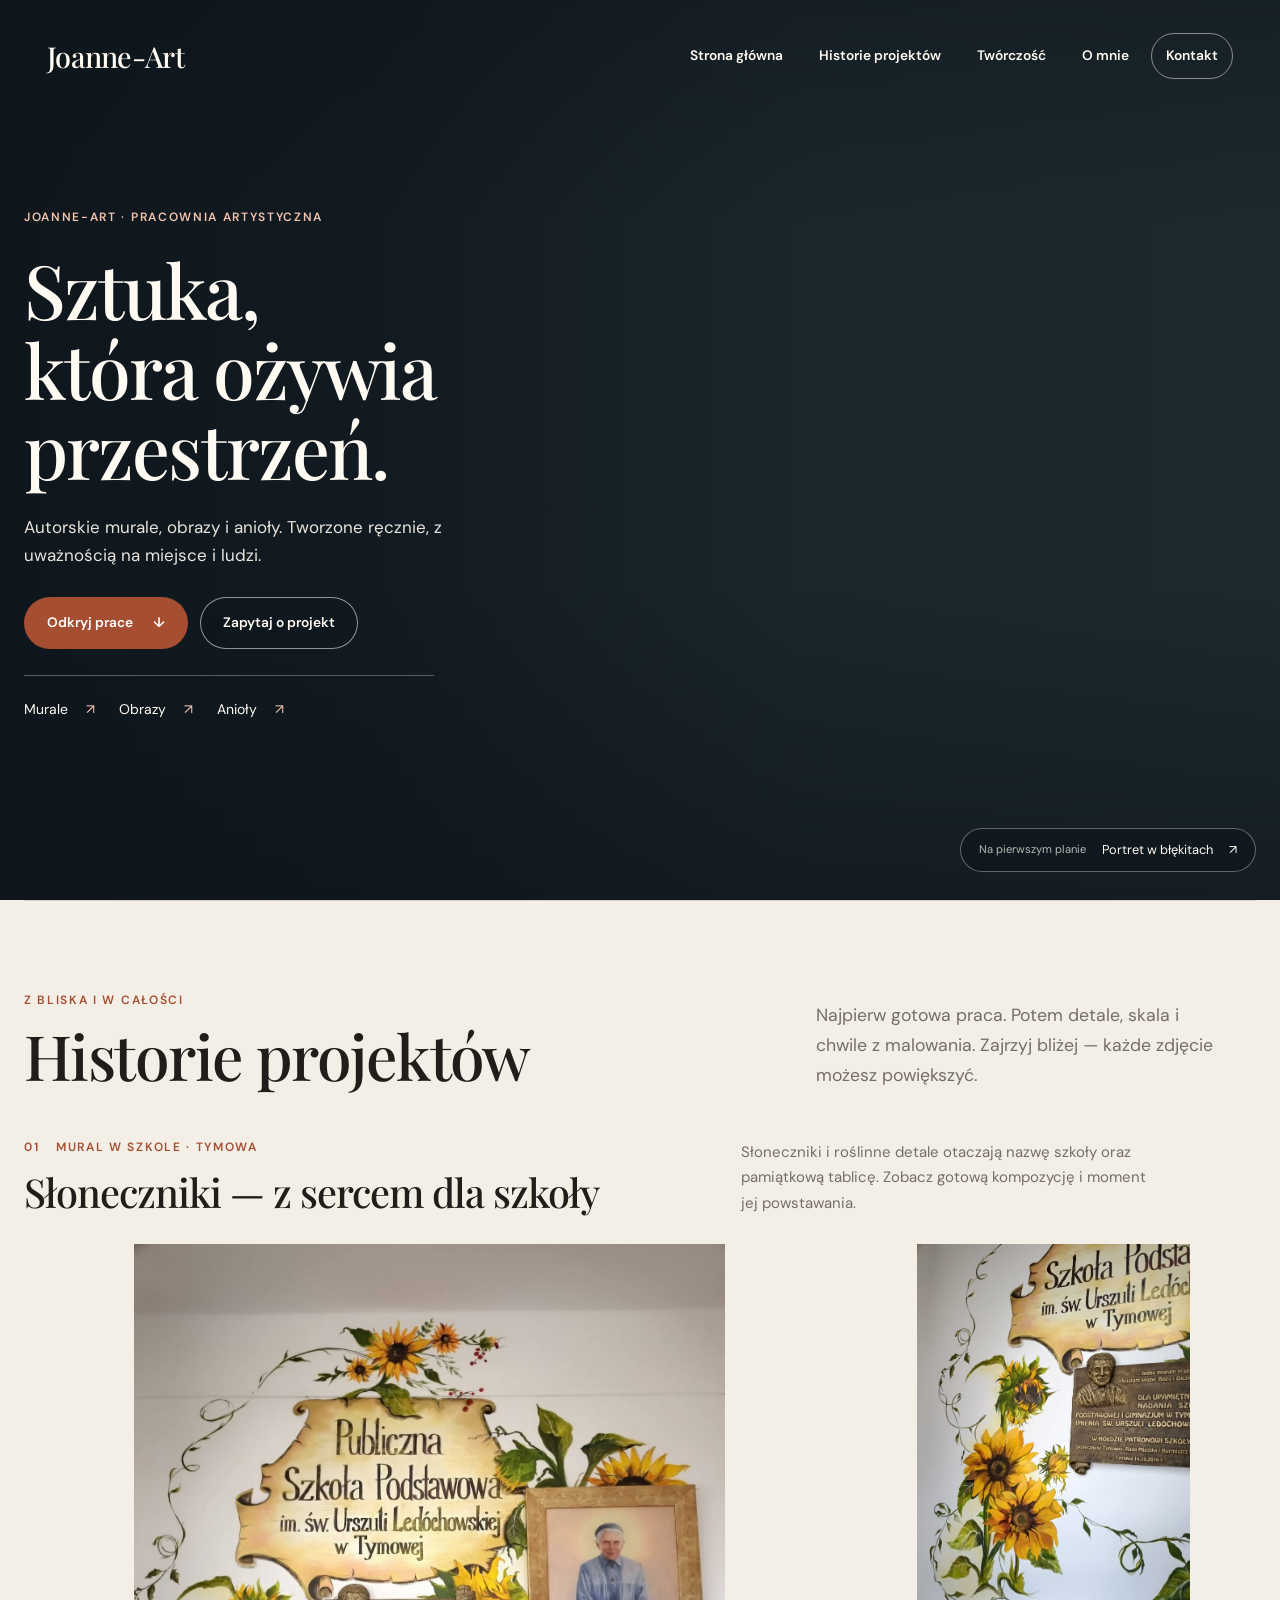
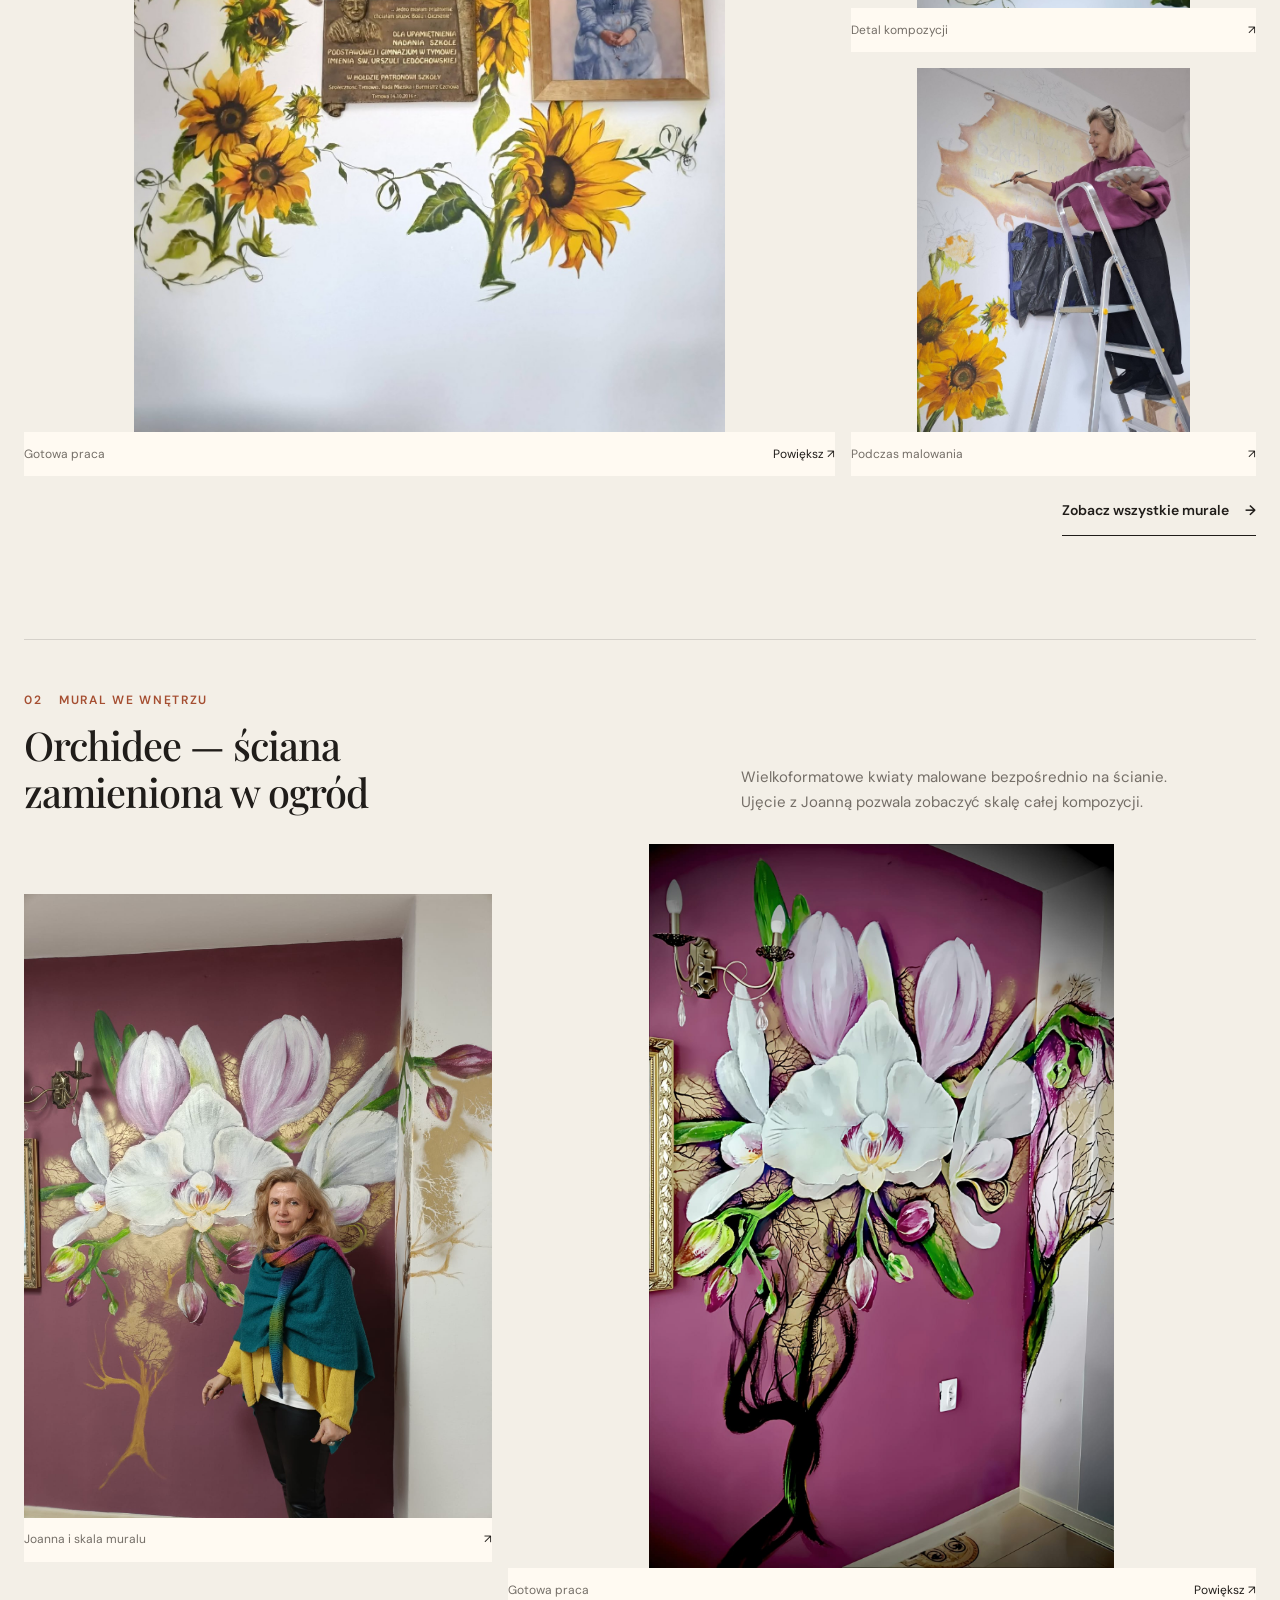
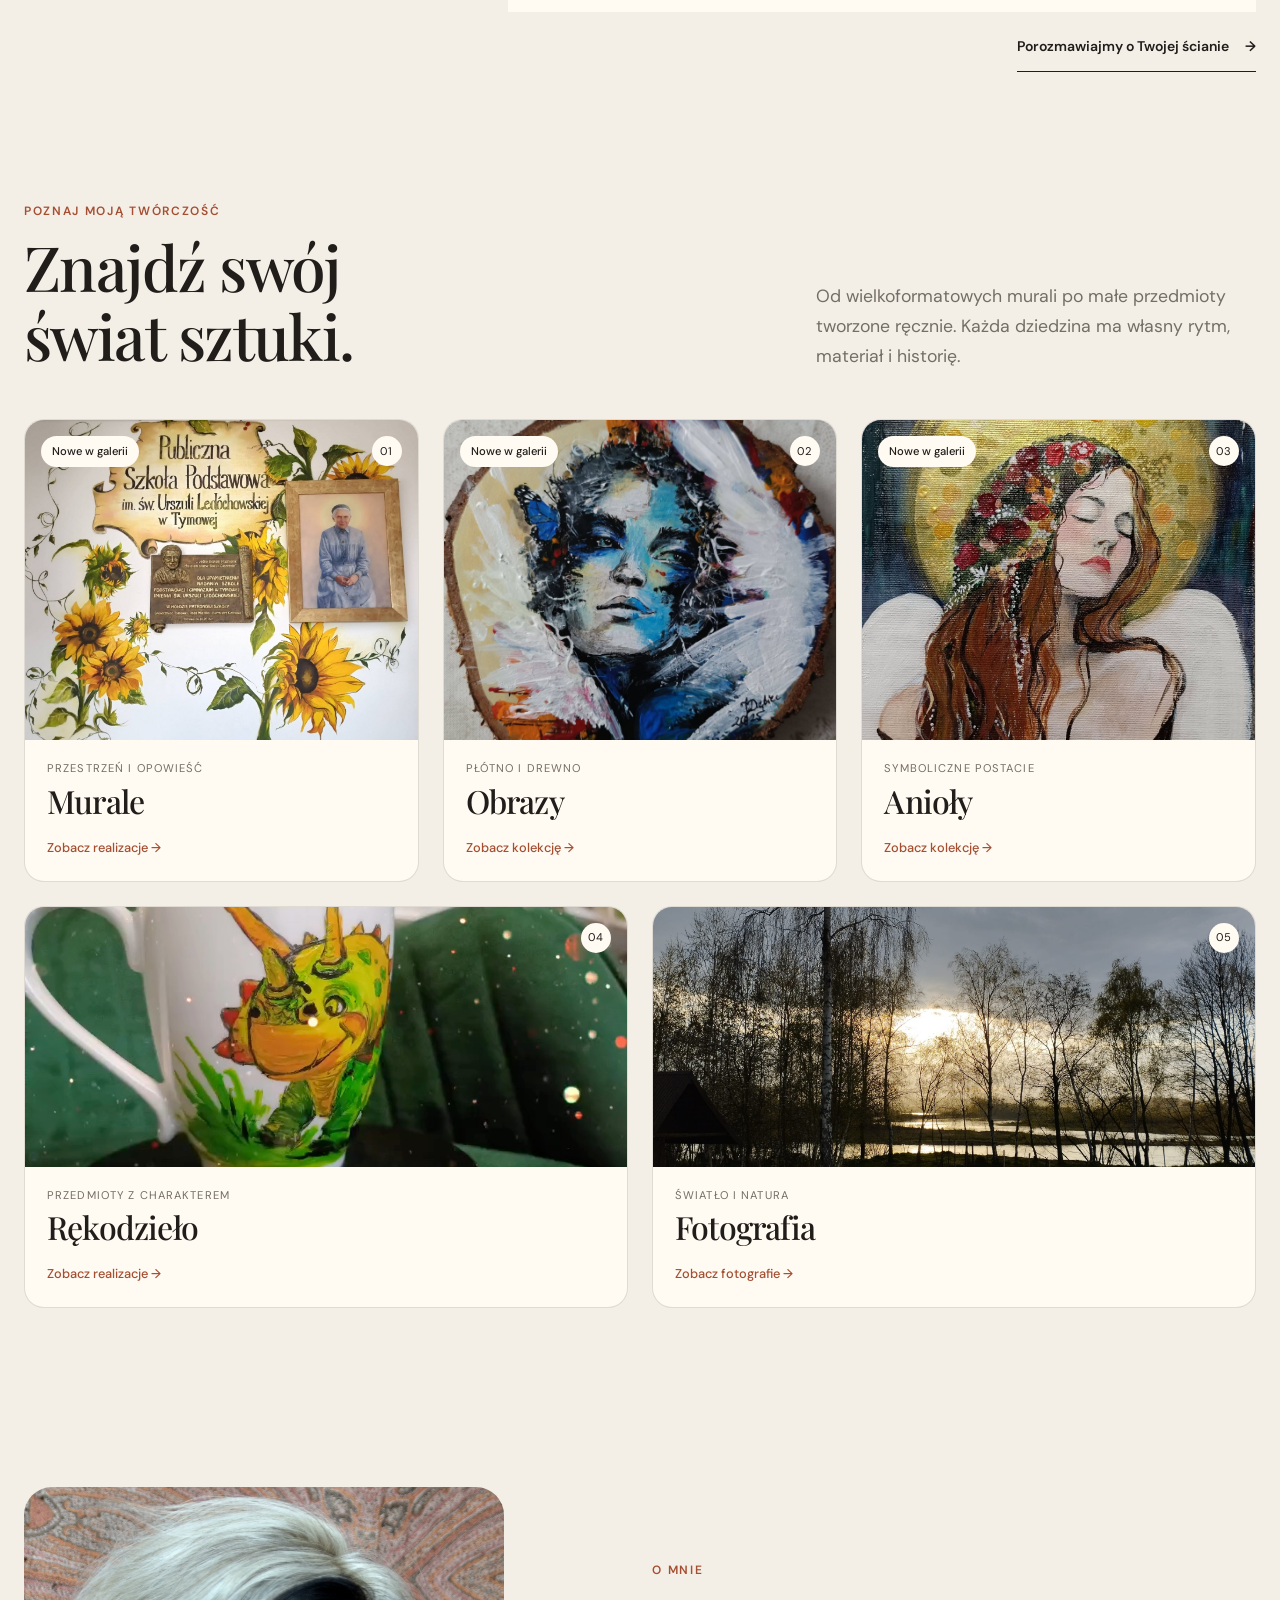
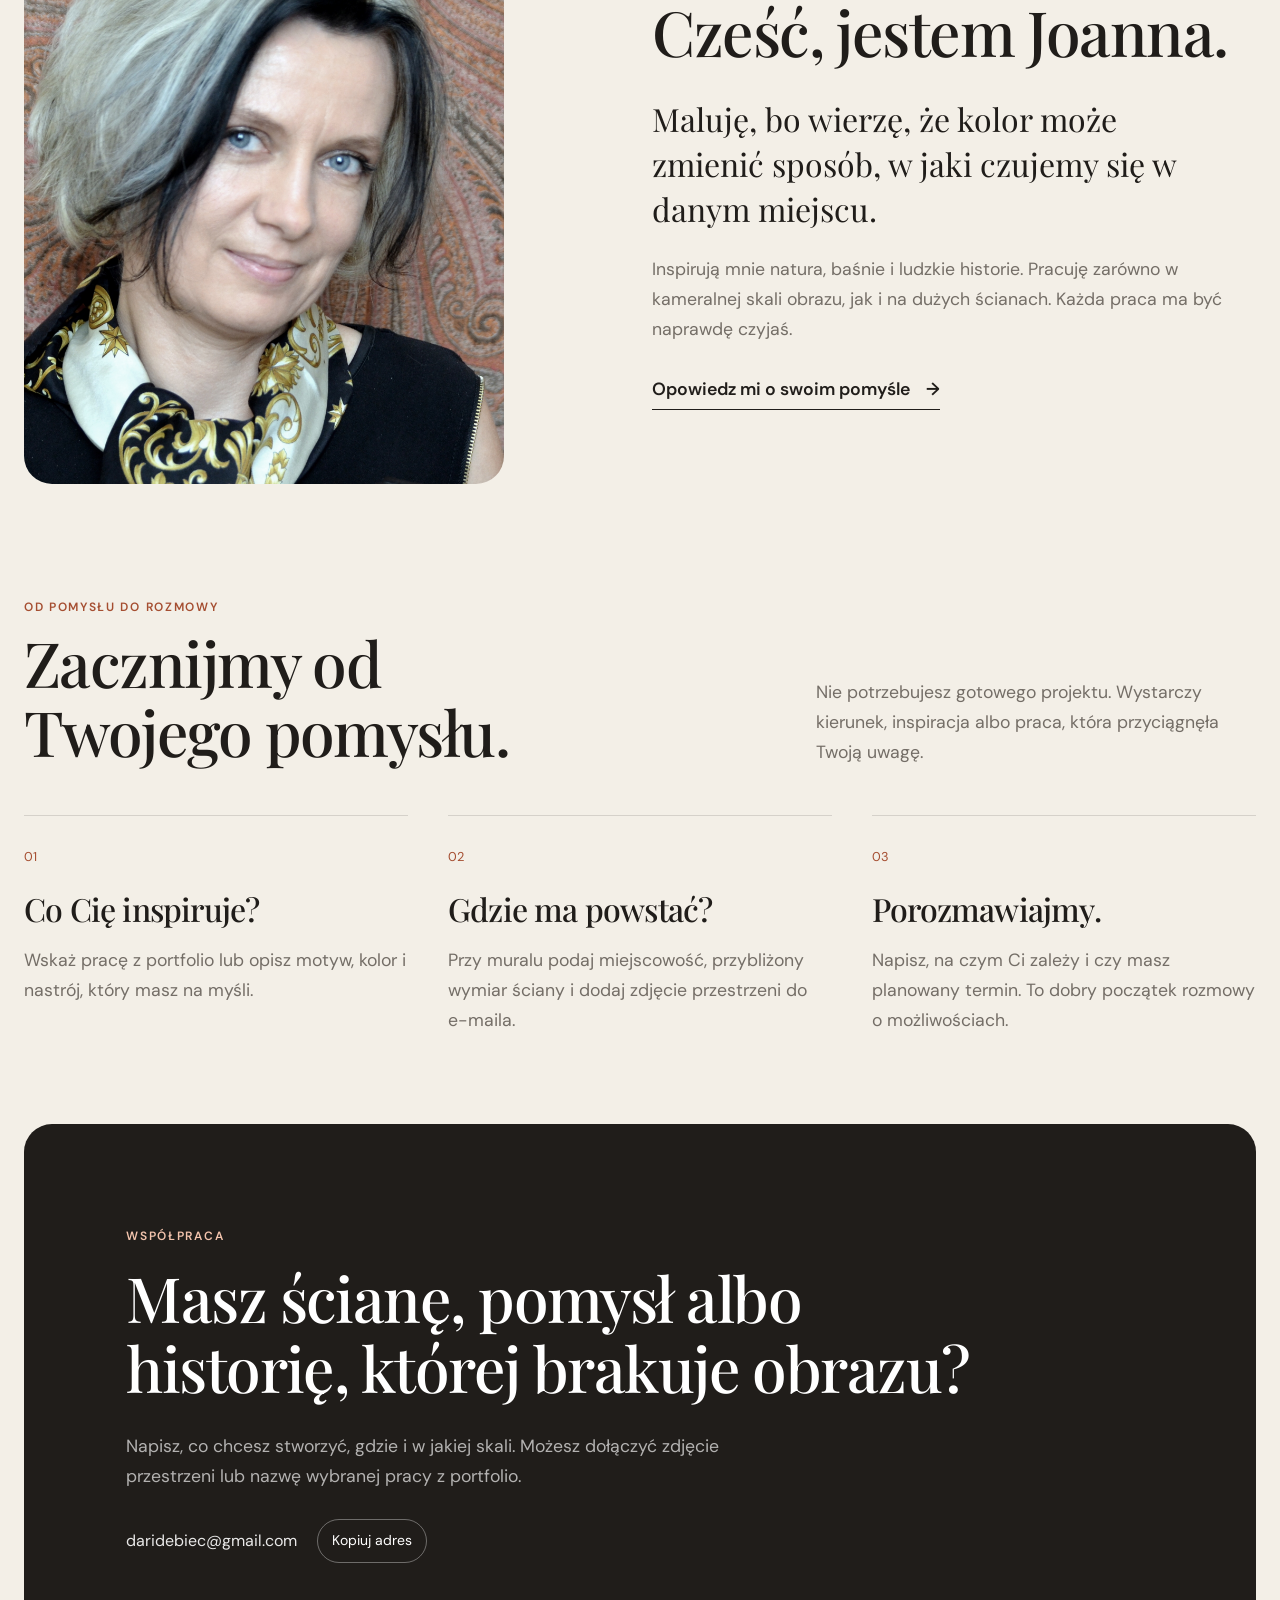
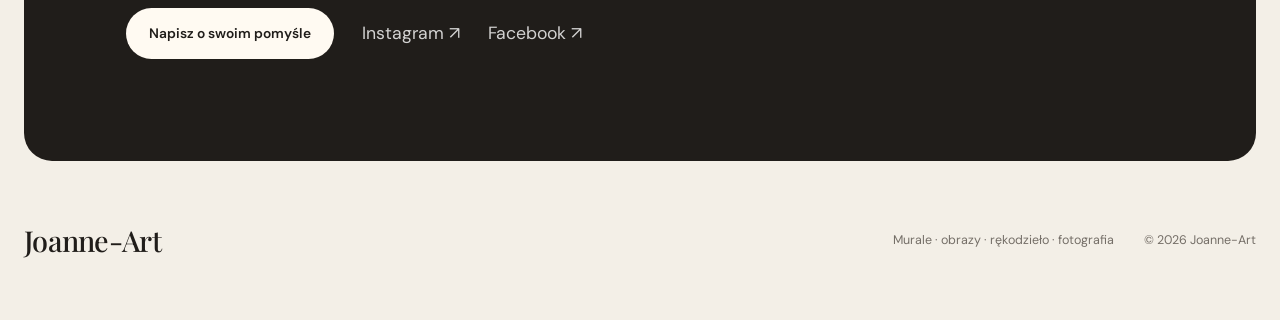
==== commit adfb75e8: "Add homepage link to site navigation" ====
--- a/index.html
+++ b/index.html
@@ -33,7 +33,7 @@
   <link rel="preconnect" href="https://fonts.googleapis.com">
   <link rel="preconnect" href="https://fonts.gstatic.com" crossorigin>
   <link href="https://fonts.googleapis.com/css2?family=DM+Sans:wght@400;500;600&family=Playfair+Display:wght@500;600&display=swap" rel="stylesheet">
-  <link rel="stylesheet" href="style.css?v=20261026-gallery">
+  <link rel="stylesheet" href="style.css?v=20261026-contact-final">
   <script type="application/ld+json">
   {
     "@context": "https://schema.org",
@@ -58,10 +58,11 @@
   <header class="site-header">
     <a class="brand" href="#start" aria-label="Joanne-Art — strona główna">Joanne-Art</a>
     <nav class="nav" id="main-nav" aria-label="Główna nawigacja">
-      <a href="#projekty"><span>01</span>Historie projektów</a>
-      <a href="#tworczosc"><span>02</span>Twórczość</a>
-      <a href="#o-mnie"><span>03</span>O mnie</a>
-      <a class="nav-contact" href="#kontakt"><span>04</span>Kontakt</a>
+      <a href="#start"><span>01</span>Strona główna</a>
+      <a href="#projekty"><span>02</span>Historie projektów</a>
+      <a href="#tworczosc"><span>03</span>Twórczość</a>
+      <a href="#o-mnie"><span>04</span>O mnie</a>
+      <a class="nav-contact" href="#kontakt"><span>05</span>Kontakt</a>
     </nav>
     <button class="menu-button" type="button" aria-label="Otwórz menu" aria-controls="main-nav" aria-expanded="false">
       <span></span><span></span><span></span>
@@ -162,7 +163,7 @@
   <footer class="footer section-shell"><a class="brand" href="#start">Joanne-Art</a><p>Murale · obrazy · rękodzieło · fotografia</p><p>© 2026 Joanne-Art</p></footer>
 
   <div class="lightbox" role="dialog" aria-modal="true" aria-label="Zdjęcia projektu" aria-hidden="true"><button class="lightbox-close" type="button" aria-label="Zamknij podgląd">×</button><button class="lightbox-arrow prev" type="button" aria-label="Poprzednie zdjęcie">‹</button><img alt=""><button class="lightbox-arrow next" type="button" aria-label="Następne zdjęcie">›</button><p class="lightbox-caption"></p></div>
-  <script src="ui.js?v=20261011"></script>
+  <script src="ui.js?v=20261026-contact-final"></script>
   <script src="script.js?v=20261011"></script>
 </body>
 </html>
--- a/style.css
+++ b/style.css
@@ -693,12 +693,8 @@
   .site-header.scrolled, body.menu-open .site-header { background: rgba(255,250,242,.97); color: var(--ink); border-color: var(--line); box-shadow: 0 8px 28px rgba(32,29,26,.1); }
 }
 
-/* The overview keeps separate works distinct; focused browsing remains available. */
-@layer experience {
-  .gallery-layout { display: flex; align-items: center; gap: 6px; margin-bottom: 32px; }
-  .gallery-layout > span { margin-right: auto; color: var(--muted); font-size: .8rem; }
-  .gallery-layout button { min-height: 44px; padding: 10px 20px; border: 1px solid var(--line); border-radius: 999px; background: transparent; color: var(--ink); font: .8rem var(--sans); }
-  .gallery-layout button[aria-pressed="true"] { background: var(--ink); color: var(--cream); border-color: var(--ink); }
+/* The gallery overview keeps separate works distinct. */
+@layer experience {
   .gallery-module { display: contents; }
   html:has(body.mosaic-view) { scroll-snap-type: none; }
   .mosaic-view .work-navigation { display: none; }
@@ -729,8 +725,6 @@
   .mosaic-view .gallery-module[data-count="2"] > .collection-work:first-child { grid-row: 1; }
   .mosaic-view .gallery-module[data-count="1"] { display: flex; height: 620px; max-width: 820px; margin: 0 auto; width: 100%; }
   @media (max-width: 720px) {
-    .gallery-layout { flex-wrap: wrap; margin-bottom: 24px; }
-    .gallery-layout > span { width: 100%; margin-bottom: 4px; }
     .mosaic-view .category-grid.work-stages { gap: 36px; }
     .mosaic-view .gallery-module,
     .mosaic-view .gallery-module:nth-child(even),
@@ -741,3 +735,21 @@
     .mosaic-view .collection-heading h2 { font-size: 1.375rem; }
   }
 }
+
+/* A thumb-friendly contact shortcut, kept clear of gallery controls. */
+@layer experience {
+  .mobile-contact-button { display: none; }
+  @media (max-width: 720px) {
+    body.has-mobile-contact { padding-bottom: calc(84px + env(safe-area-inset-bottom)); }
+    .has-mobile-contact main a[href$="#kontakt"],
+    .has-mobile-contact .story-cta:has(> a[href$="#kontakt"]) { display: none; }
+    .mobile-contact-button { position: fixed; z-index: 35; right: 14px; bottom: calc(14px + env(safe-area-inset-bottom)); left: 14px; display: flex; min-height: 54px; align-items: center; justify-content: space-between; gap: 16px; padding: 14px 22px; border: 1px solid rgba(255,250,242,.25); border-radius: 999px; background: var(--ink); color: var(--cream); box-shadow: 0 6px 24px rgba(32,29,26,.22); font-size: .875rem; font-weight: 500; }
+    .mobile-contact-button > span { font-size: 1.2rem; }
+    .mobile-contact-button:focus-visible { outline: 3px solid var(--clay); outline-offset: 4px; }
+    .mobile-contact-button[hidden], body.modal-open .mobile-contact-button, body.menu-open .mobile-contact-button { display: none; }
+    .has-mobile-contact .work-navigation { bottom: calc(90px + env(safe-area-inset-bottom)); }
+    html:has(body.category-page.has-mobile-contact) { scroll-padding-bottom: 166px; }
+    .has-mobile-contact .hero.hero-immersive { padding-bottom: 166px; }
+    .has-mobile-contact .hero-work-mobile { bottom: 94px; }
+  }
+}
